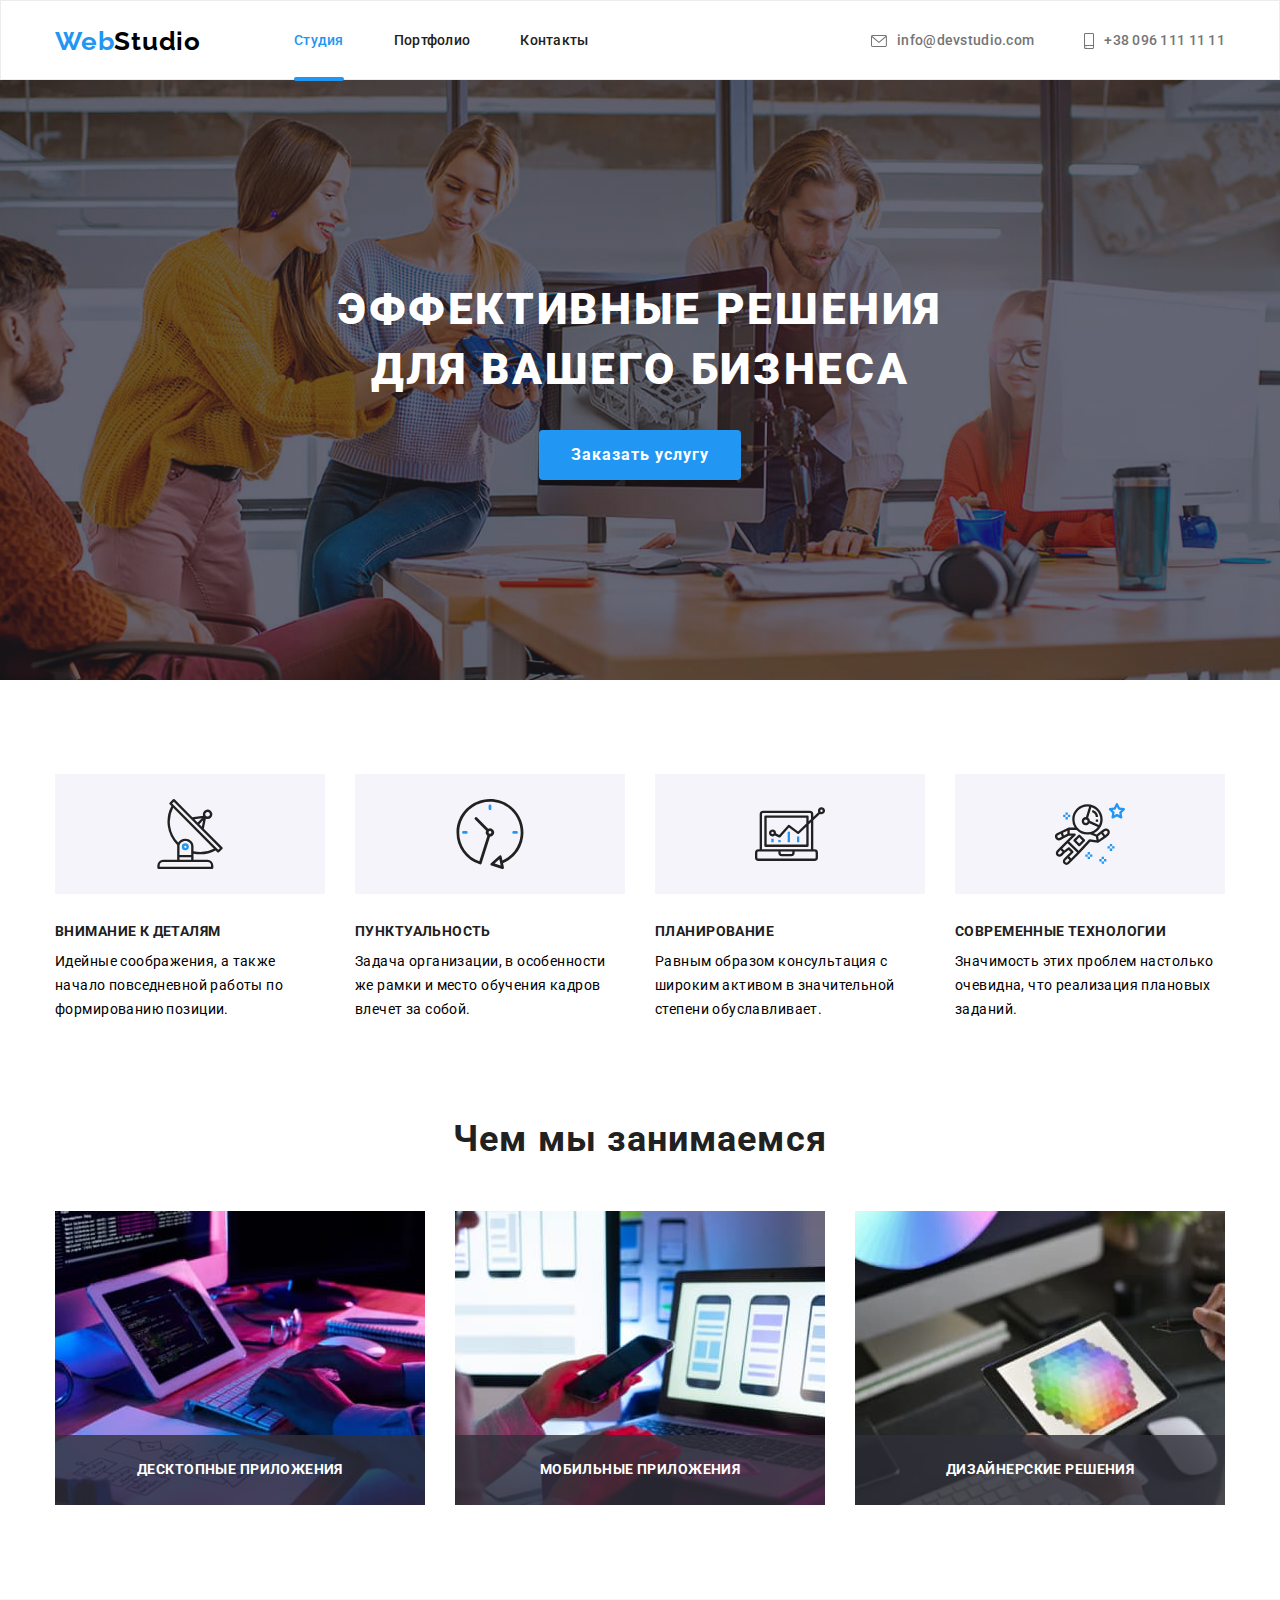
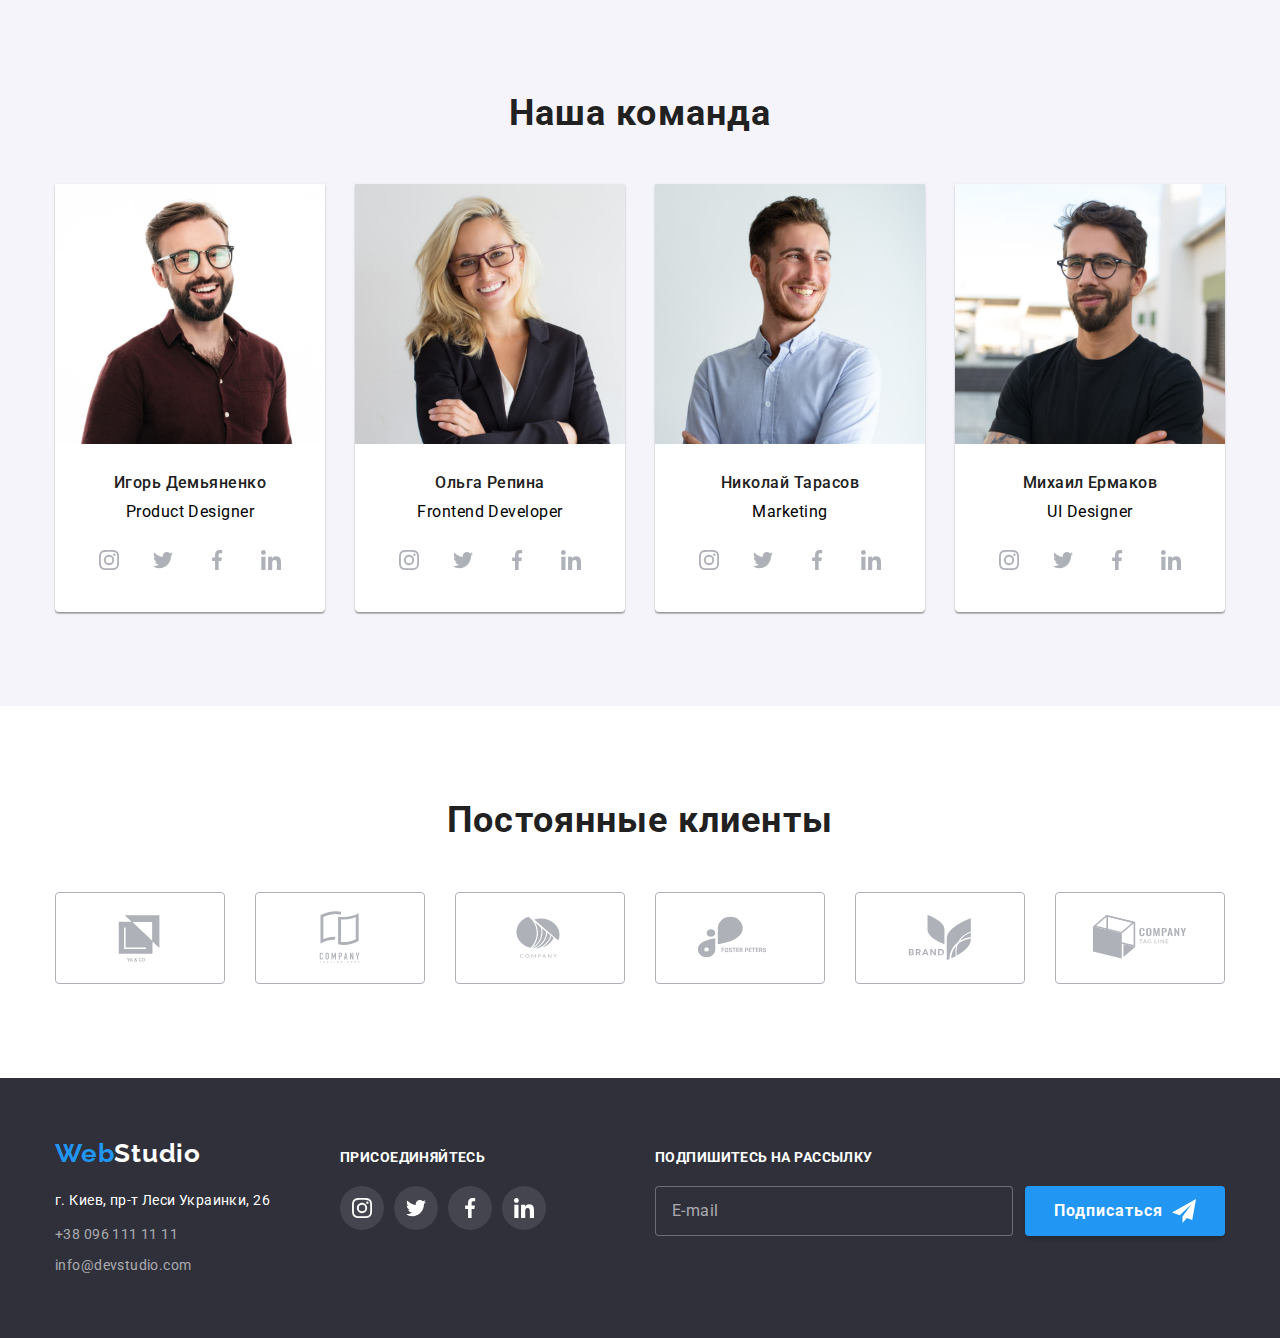
==== index.html @ 866237e0 "Клонирует 7-ю ДЗ" ====
<!DOCTYPE html>
<html lang="ru">
<head>
    <meta charset="UTF-8">
    <meta http-equiv="X-UA-Compatible" content="IE=edge">
    <meta name="viewport" content="width=device-width, initial-scale=1.0">
    <link rel="preconnect" href="https://fonts.googleapis.com">
    <link rel="preconnect" href="https://fonts.gstatic.com" crossorigin>
    <link href="https://fonts.googleapis.com/css2?family=Raleway:wght@700&family=Roboto:wght@400;500;700;900&display=swap"
        rel="stylesheet">
    <link rel="stylesheet" href="./css/main.min.css" />
    <title>Студия</title>
</head>
<body class="site-body">
    <header class="header">
        <div class="container container--header">
            <nav class="navigation">
                <a href="./index.html" class="logo logo__header link">Web<span class="logo--black">Studio</span></a>
                <ul class="nav-list list">
                    <li class="nav-list__item">
                        <a class="nav-list__link link nav-list__link--current" href="./index.html">Студия</a>
                    </li>
                    <li class="nav-list__item">
                        <a class="nav-list__link link" href="./portfolio.html">Портфолио</a>
                    </li>
                    <li class="nav-list__item">
                        <a class="nav-list__link link" href="">Контакты</a>
                    </li>
                </ul>
            </nav>
            <ul class="contacts list">
                <li class="contacts__item">
                    <a class="contacts__link link" href="mailto:info@devstudio.com">
                        <svg class="contacts__icon" width="16" height="12">
                            <use href="./images/icons.svg#icon-mail"></use>
                        </svg>
                    info@devstudio.com</a>
                </li>
                <li class="contacts__item">
                    <a class="contacts__link link" href="tel:+380961111111">
                        <svg class="contacts__icon" width="10" height="16">
                            <use href="./images/icons.svg#icon-smartphone"></use>
                        </svg>+38 096 111 11 11</a>
                </li>
            </ul>
        </div>
    </header>
    <main>
        <section class="hero">
            <div class="container">
                <h1 class="hero__heading">Эффективные решения для вашего бизнеса</h1>
                <button class="btn btn--main" type="button" data-modal-open>Заказать услугу</button>
            </div>
        </section>
        <section class="features section">
            <div class="container">
                <h2 class="features_main-heading visually-hidden">Особенности</h2>
                <ul class="features-list list">
                    <li class="features-list__item">
                        <div class="features-list__icon-container">
                            <svg class="features-list__icon" width="70" height="70">
                                <use href="./images/icons.svg#icon-antenna"></use>
                            </svg>
                        </div>
                        <h3 class="features-list__heading">Внимание к деталям</h3>
                        <p class="features-list__text">Идейные соображения, а также начало повседневной работы по формированию позиции.</p>
                    </li>
                    <li class="features-list__item">
                        <div class="features-list__icon-container">
                            <svg class="features-list__icon" width="70" height="70">
                                <use href="./images/icons.svg#icon-clock"></use>
                            </svg>
                        </div>
                        <h3 class="features-list__heading">Пунктуальность</h3>
                        <p class="features-list__text">Задача организации, в особенности же рамки и место обучения кадров влечет за собой.</p>
                    </li>
                    <li class="features-list__item">
                        <div class="features-list__icon-container">
                            <svg class="features-list__icon" width="70" height="70">
                                <use href="./images/icons.svg#icon-diagram"></use>
                            </svg>
                        </div>
                        <h3 class="features-list__heading">Планирование</h3>
                        <p class="features-list__text">Равным образом консультация с широким активом в значительной степени обуславливает.</p>
                    </li>
                    <li class="features-list__item">
                        <div class="features-list__icon-container">
                            <svg class="features-list__icon" width="70" height="70">
                                <use href="./images/icons.svg#icon-astronaut"></use>
                            </svg>
                        </div>
                        <h3 class="features-list__heading">Современные технологии</h3>
                        <p class="features-list__text">Значимость этих проблем настолько очевидна, что реализация плановых заданий.</p>
                    </li>
                </ul>
            </div>
        </section>
        <section class="our-worcks section">
            <div class="container">
                <h2 class="our-worcks__main-heading">Чем мы занимаемся</h2>
                <ul class="our-worcks-list list">
                    <li class="our-worcks-list__item">
                        <img src="./images/box1_img.jpg" alt="человек набирает текст на клавиатуре сидя перед планшетом" width="370">
                        <div class="our-worcks-list__bg">
                            <h3 class="our-worcks-list__heading">Десктопные приложения</h3>
                        </div>
                    </li>
                    <li class="our-worcks-list__item">
                        <img src="./images/box2_img.jpg" alt="человек сидит перед ноутбуком и смотрит в телефон" width="370">
                        <div class="our-worcks-list__bg">
                            <h3 class="our-worcks-list__heading">Мобильные приложения</h3>
                        </div>
                    </li>
                    <li class="our-worcks-list__item">
                        <img src="./images/box3_img.jpg" alt="человек выбирает стилусом грандиент цветов на планшете" width="370">
                        <div class="our-worcks-list__bg">
                            <h3 class="our-worcks-list__heading">Дизайнерские решения</h3>
                        </div>
                    </li>
                </ul>
            </div>
        </section>
        <section class="team section">
            <div class="container">
                <h2 class="team__main-heading">Наша команда</h2>
                <ul class="team-list list">
                    <li class="team-list__item">
                        <img src="./images/demyanenko.jpg" alt="фото сотрудника Игоря Демьяненка" width="270">
                        <div class="team-list__container">
                            <h3 class="team-list__heading">Игорь Демьяненко</h3>
                            <p lang="en" class="team-list__position">Product Designer</p>
                            <ul class="social-list list">
                                <li class="social-list__item">
                                    <a href="" class="social-list__link social-list__link--dark link">
                                        <svg class="social-list__icon" width="20" height="20">
                                        <use href="./images/icons.svg#icon-instagram"></use>
                                        </svg>
                                    </a>
                                </li>
                                <li class="social-list__item">
                                    <a href="" class="social-list__link social-list__link--dark link">
                                        <svg class="social-list__icon" width="20" height="20">
                                        <use href="./images/icons.svg#icon-twitter"></use>
                                        </svg>
                                    </a>
                                </li>
                                <li class="social-list__item">
                                    <a href="" class="social-list__link social-list__link--dark link">
                                        <svg class="social-list__icon" width="20" height="20">
                                        <use href="./images/icons.svg#icon-facebook"></use>
                                        </svg>
                                    </a>
                                </li>
                                <li class="social-list__item">
                                    <a href="" class="social-list__link social-list__link--dark link">
                                        <svg class="social-list__icon" width="20" height="20">
                                        <use href="./images/icons.svg#icon-linkedin"></use>
                                        </svg>
                                    </a>
                                </li>
                            </ul>
                        </div>
                    </li>
                    <li class="team-list__item">
                        <img src="./images/repina.jpg" alt="фото сотрудницы Ольги Репины" width="270">
                        <div class="team-list__container">
                            <h3 class="team-list__heading">Ольга Репина</h3>
                            <p lang="en" class="team-list__position">Frontend Developer</p>
                            <ul class="social-list list">
                                <li class="social-list__item">
                                    <a href="" class="social-list__link social-list__link--dark link">
                                        <svg class="social-list__icon" width="20" height="20">
                                        <use href="./images/icons.svg#icon-instagram"></use>
                                        </svg>
                                    </a>
                                </li>
                                <li class="social-list__item">
                                    <a href="" class="social-list__link social-list__link--dark link">
                                        <svg class="social-list__icon" width="20" height="20">
                                        <use href="./images/icons.svg#icon-twitter"></use>
                                        </svg>
                                    </a>
                                </li>
                                <li class="social-list__item">
                                    <a href="" class="social-list__link social-list__link--dark link">
                                        <svg class="social-list__icon" width="20" height="20">
                                        <use href="./images/icons.svg#icon-facebook"></use>
                                        </svg>
                                    </a>
                                </li>
                                <li class="social-list__item">
                                    <a href="" class="social-list__link social-list__link--dark link">
                                        <svg class="social-list__icon" width="20" height="20">
                                        <use href="./images/icons.svg#icon-linkedin"></use>
                                        </svg>
                                    </a>
                                </li>
                            </ul>
                        </div>
                    </li>
                    <li class="team-list__item">
                        <img src="./images/tarasov.jpg" alt="фото сотрудника Николая Тарасова" width="270">
                        <div class="team-list__container">
                            <h3 class="team-list__heading">Николай Тарасов</h3>
                            <p lang="en" class="team-list__position">Marketing</p>
                            <ul class="social-list list">
                                <li class="social-list__item">
                                    <a href="" class="social-list__link social-list__link--dark link">
                                        <svg class="social-list__icon" width="20" height="20">
                                        <use href="./images/icons.svg#icon-instagram"></use>
                                        </svg>
                                    </a>
                                </li>
                                <li class="social-list__item">
                                    <a href="" class="social-list__link social-list__link--dark link">
                                        <svg class="social-list__icon" width="20" height="20">
                                        <use href="./images/icons.svg#icon-twitter"></use>
                                        </svg>
                                    </a>
                                </li>
                                <li class="social-list__item">
                                    <a href="" class="social-list__link social-list__link--dark link">
                                        <svg class="social-list__icon" width="20" height="20">
                                        <use href="./images/icons.svg#icon-facebook"></use>
                                        </svg>
                                    </a>
                                </li>
                                <li class="social-list__item">
                                    <a href="" class="social-list__link social-list__link--dark link">
                                        <svg class="social-list__icon" width="20" height="20">
                                        <use href="./images/icons.svg#icon-linkedin"></use>
                                        </svg>
                                    </a>
                                </li>
                            </ul>
                        </div>
                    </li>
                    <li class="team-list__item">
                        <img src="./images/yermakov.jpg" alt="фото сотрудника Михаила Ермакова" width="270">
                        <div class="team-list__container">
                            <h3 class="team-list__heading">Михаил Ермаков</h3>
                            <p lang="en" class="team-list__position">UI Designer</p>
                            <ul class="social-list list">
                                <li class="social-list__item">
                                    <a href="" class="social-list__link social-list__link--dark link">
                                        <svg class="social-list__icon" width="20" height="20">
                                        <use href="./images/icons.svg#icon-instagram"></use>
                                        </svg>
                                    </a>
                                </li>
                                <li class="social-list__item">
                                    <a href="" class="social-list__link social-list__link--dark link">
                                        <svg class="social-list__icon" width="20" height="20">
                                        <use href="./images/icons.svg#icon-twitter"></use>
                                        </svg>
                                    </a>
                                </li>
                                <li class="social-list__item">
                                    <a href="" class="social-list__link social-list__link--dark link">
                                        <svg class="social-list__icon" width="20" height="20">
                                        <use href="./images/icons.svg#icon-facebook"></use>
                                        </svg>
                                    </a>
                                </li>
                                <li class="social-list__item">
                                    <a href="" class="social-list__link social-list__link--dark link">
                                        <svg class="social-list__icon" width="20" height="20">
                                        <use href="./images/icons.svg#icon-linkedin"></use>
                                        </svg>
                                    </a>
                                </li>
                            </ul>
                        </div>
                    </li>
                </ul>
            </div>
        </section>
        <section class="clients section">
            <div class="container">
                <h2 class="clients__main-heading">Постоянные клиенты</h2>
                <ul class="clients-list list">
                    <li class="clients-list__item">
                        <a href="" class="clients-list__link">
                            <svg class="clients-list__icon" width="106" height="60">
                                <use href="./images/icons.svg#icon-client-logo-1"></use>

                            </svg>
                        </a>
                    </li>
                    <li class="clients-list__item">
                        <a href="" class="clients-list__link">
                            <svg class="clients-list__icon" width="106" height="60">
                                <use href="./images/icons.svg#icon-client-logo-2"></use>

                            </svg>
                        </a>
                    </li>
                    <li class="clients-list__item">
                        <a href="" class="clients-list__link">
                            <svg class="clients-list__icon" width="106" height="60">
                                <use href="./images/icons.svg#icon-client-logo-3"></use>

                            </svg>
                        </a>
                    </li>
                    <li class="clients-list__item">
                        <a href="" class="clients-list__link">
                            <svg class="clients-list__icon" width="106" height="60">
                                <use href="./images/icons.svg#icon-client-logo-4"></use>

                            </svg>
                        </a>
                    </li>
                    <li class="clients-list__item">
                        <a href="" class="clients-list__link">
                            <svg class="clients-list__icon" width="106" height="60">
                                <use href="./images/icons.svg#icon-client-logo-5"></use>

                            </svg>
                        </a>
                    </li>
                    <li class="clients-list__item">
                        <a href="" class="clients-list__link">
                            <svg class="clients-list__icon" width="106" height="60">
                                <use href="./images/icons.svg#icon-client-logo-6"></use>

                            </svg>
                        </a>
                    </li>
                </ul>
            </div>
        </section>
    </main>
    <footer class="footer">
        <div class="container container--footer">
            <div class="adress-container">
                <a href="./index.html" class="logo logo__footer link">Web<span class="logo--white">Studio</span></a>
                <address>
                    <ul class="footer-list list">
                        <li class="footer-list__adress">г. Киев, пр-т Леси Украинки, 26</li>
                        <li class="footer-list__contacts">
                            <a class="footer-list__link link" href="tel:+380961111111">+38 096 111 11 11</a>
                        </li>
                        <li class="footer-list__contacts">
                            <a class="footer-list__link link" href="mailto:info@devstudio.com">info@devstudio.com</a>
                        </li>
                    </ul>
                </address>
            </div>
            <div class="footer-social-container">
                <p class="footer-social-container__text">Присоединяйтесь</p>
                <ul class="social-list list">
                    <li class="social-list__item">
                        <a href="" class="social-list__link social-list__link--white">
                            <svg class="social-list__icon" width="20" height="20">
                                <use href="./images/icons.svg#icon-instagram"></use>
                            </svg>
                        </a>
                    </li>
                    <li class="social-list__item">
                        <a href="" class="social-list__link social-list__link--white">
                            <svg class="social-list__icon" width="20" height="20">
                                <use href="./images/icons.svg#icon-twitter"></use>
                            </svg>
                        </a>
                    </li>
                    <li class="social-list__item">
                        <a href="" class="social-list__link social-list__link--white">
                            <svg class="social-list__icon" width="20" height="20">
                                <use href="./images/icons.svg#icon-facebook"></use>
                            </svg>
                        </a>
                    </li>
                    <li class="social-list__item">
                        <a href="" class="social-list__link social-list__link--white">
                            <svg class="social-list__icon" width="20" height="20">
                                <use href="./images/icons.svg#icon-linkedin"></use>
                            </svg>
                        </a>
                    </li>
                </ul>
            </div>
                <div class="mailing-container">
                    <p class="mailing-container__text">Подпишитесь на рассылку</p>
                    <form action="#" name="signup-form" autocomplete="on" class="mailing-form">
                        <input class="mailing-form__input" type="email" name="email" placeholder="E-mail">
                        <button type="submit" class="btn btn--mailing">Подписаться
                            <svg class="send-icon" width="24" height="24">
                                <use href="./images/icons.svg#icon-send"></use>
                            </svg>
                        </button>
                    </form>
                </div>
            </div>
    </footer>
        <div class="backdrop is-hidden" data-modal>
        <div class="modal">
            <button type="button" class="modal__close-btn" data-modal-close>
                <svg class="modal__close-icon" width="18" height="18">
                    <use href="./images/icons.svg#icon-modal-close"></use>
                </svg>
            </button>
            <p class="modal__title">Оставьте свои данные, мы вам перезвоним</p>
            <form action="#" class="modal-form">
                <label for="user-name" class="modal-form__lable">Имя</label>
                <div class="modal-form__input-container">
                    <input type="text" name="name" id="user-name" class="modal-form__input">
                    <svg class="modal-form__input-icon" width="18" height="18">
                        <use href="./images/icons.svg#icon-person"></use>
                    </svg>
                </div>
                <label for="user-tel" class="modal-form__lable">Телефон</label>
                <div class="modal-form__input-container">
                    <input type="tel" name="tel" id="user-tel" class="modal-form__input" required>
                    <svg class="modal-form__input-icon" width="18" height="18">
                        <use href="./images/icons.svg#icon-phone"></use>
                    </svg>
                </div>
                <label for="user-email" class="modal-form__lable">Почта</label>
                <div class="modal-form__input-container">
                    <input type="email" name="email" id="user-email" class="modal-form__input" required>
                    <svg class="modal-form__input-icon" width="18" height="18">
                        <use href="./images/icons.svg#icon-email"></use>
                    </svg>
                </div>
                <label for="modal-textarea" class="modal-form__lable">Комментарий</label>
                <textarea name="feedback" rows="5" id="modal-textarea" placeholder="Введите текст" class="modal-form__textarea"></textarea>
                <div class="modal-form__field">
                    <input type="checkbox" name="policy" id="modal-check" class="modal-form__check visually-hidden">
                    <label for="modal-check" class="modal-form__check-text">Соглашаюсь с рассылкой и принимаю&nbsp;<a href="" class="modal-form__field-link">Условия договора</a></label>
                </div>
                <button type="submit" class="btn btn--main">Отправить</button>
            </form>
        </div>
    </div>
    <script src="./js/modal.js"></script>
</body>
</html>
---- css/main.min.css ----
/*! modern-normalize v1.1.0 | MIT License | https://github.com/sindresorhus/modern-normalize */*,*::after,*::before{box-sizing:inherit}html{line-height:1.15;-webkit-text-size-adjust:100%;-moz-tab-size:4;-o-tab-size:4;tab-size:4;box-sizing:border-box}body{margin:0;font-family:"Roboto",sans-serif;background-color:var(--main-background-color);color:var(--third-studio-color)}hr{height:0;color:inherit}abbr[title]{-webkit-text-decoration:underline dotted;text-decoration:underline dotted}b,strong{font-weight:bolder}code,kbd,samp,pre{font-family:ui-monospace,SFMono-Regular,Consolas,"Liberation Mono",Menlo,monospace;font-size:1em}small{font-size:80%}sub,sup{font-size:75%;line-height:0;position:relative;vertical-align:baseline}sub{bottom:-0.25em}sup{top:-0.5em}table{text-indent:0;border-color:inherit}button,input,optgroup,select,textarea{font-family:inherit;font-size:100%;line-height:1.15;margin:0}button,select{text-transform:none}button,[type=button],[type=reset],[type=submit]{-webkit-appearance:button}::-moz-focus-inner{border-style:none;padding:0}:-moz-focusring{outline:1px dotted ButtonText}:-moz-ui-invalid{box-shadow:none}legend{padding:0}progress{vertical-align:baseline}::-webkit-inner-spin-button,::-webkit-outer-spin-button{height:auto}[type=search]{-webkit-appearance:textfield;outline-offset:-2px}::-webkit-search-decoration{-webkit-appearance:none}::-webkit-file-upload-button{-webkit-appearance:button;font:inherit}summary{display:list-item}.list{list-style:none;padding:0;margin:0}.link{text-decoration:none;color:inherit}img{display:block;max-width:100%;height:auto}h1,h2,h3,h4,h5,h6,p{margin:0}ul{margin:0;padding:0}.container{width:1200px;padding:0 15px;margin:0 auto}.container--header{display:flex;align-items:center;justify-content:space-between}.container--footer{display:flex;align-items:baseline}.section{padding-bottom:94px;padding-top:94px}.section:nth-child(0n+3){padding-top:0}.logo{font-family:Raleway,sans-serif;line-height:1.19;letter-spacing:.03em;font-size:26px;font-weight:bold;color:#2196f3}.logo--black{color:#000}.logo--white{color:#fff}.logo__header{margin-right:93px;padding-bottom:24px;padding-top:24px}.logo__footer{display:flex;margin-bottom:20px}.btn{font-family:Roboto;font-style:normal;font-size:16px;cursor:pointer;border:0;border-radius:4px}.btn--main{line-height:1.87;letter-spacing:.06em;font-size:16px;font-weight:bold;background-color:#2196f3;box-shadow:0px 4px 4px rgba(0,0,0,.15);display:flex;align-items:center;text-align:center;color:#fff;margin:0 auto;padding:10px 32px;min-width:200;height:50;transition:background-color 250ms cubic-bezier(0.4, 0, 0.2, 1)}.btn--main:hover,.btn--main:focus{background-color:#188ce8}.btn--mailing{line-height:1.87;letter-spacing:.06em;font-size:16px;font-weight:bold;display:flex;justify-content:space-between;align-items:center;background-color:#2196f3;box-shadow:0px 4px 4px rgba(0,0,0,.15);text-align:left;color:#fff;padding:10px 29px;width:200px;height:50px}.btn--filter{line-height:1.62;letter-spacing:.03em;font-size:16px;font-weight:500;background-color:#f5f4fa;text-align:center;color:#212121;padding:6px 22px;height:38px;min-width:73px;box-shadow:none;transition:color 250ms cubic-bezier(0.4, 0, 0.2, 1),background-color 250ms cubic-bezier(0.4, 0, 0.2, 1),box-shadow 250ms cubic-bezier(0.4, 0, 0.2, 1)}.btn--filter:hover,.btn--filter:focus,.btn--filter:active{color:#fff;background-color:#2196f3;box-shadow:0px 3px 1px rgba(0,0,0,.1),0px 1px 2px rgba(0,0,0,.08),0px 2px 2px rgba(0,0,0,.12)}.btn--filter.current{color:#fff;background:#2196f3;box-shadow:0px 3px 1px rgba(0,0,0,.1),0px 1px 2px rgba(0,0,0,.08),0px 2px 2px rgba(0,0,0,.12)}.social-list{display:flex;justify-content:center}.social-list__item{width:44px;height:44px;margin-right:10px}.social-list__item:last-child{margin-right:0px}.social-list__link{width:100%;height:100%;border-radius:50%;display:flex;align-items:center;justify-content:center;transition:color 250ms cubic-bezier(0.4, 0, 0.2, 1),background-color 250ms cubic-bezier(0.4, 0, 0.2, 1)}.social-list__link:hover,.social-list__link:focus{background-color:#2196f3;color:#fff}.social-list__link--dark{color:#afb1b8}.social-list__link--white{color:#fff;background-color:#ffffff1a}.social-list__icon{fill:currentColor}.backdrop{width:100vw;height:100vh;background-color:#00000033;position:absolute;position:fixed;top:0;left:0;transition:opacity 250ms cubic-bezier(0.4, 0, 0.2, 1),visibility 250ms cubic-bezier(0.4, 0, 0.2, 1)}.backdrop.is-hidden{visibility:hidden;opacity:0;pointer-events:none}.backdrop.is-hidden .modal{transform:scale(2) rotate(180deg)}.modal{width:528px;min-height:581px;background-color:#fff;border-radius:4px;position:absolute;top:50%;left:50%;box-shadow:0px 1px 3px rgba(0,0,0,.12),0px 1px 1px rgba(0,0,0,.14),0px 2px 1px rgba(0,0,0,.2);transform:scale(1) rotate(0) translate(-50%, -50%);transition:transform 250ms cubic-bezier(0.4, 0, 0.2, 1);padding:40px}.modal__close-btn{position:absolute;top:14px;right:14px;width:30px;height:30px;background-color:#fff;border:1px solid rgba(0,0,0,.1);border-radius:50%;display:flex;align-items:center;justify-content:center;cursor:pointer;transition:fill 250ms cubic-bezier(0.4, 0, 0.2, 1),box-shadow 250ms cubic-bezier(0.4, 0, 0.2, 1)}.modal__close-btn:hover,.modal__close-btn:focus{box-shadow:0px 2px 1px 0px rgba(0,0,0,.2),0px 1px 1px 0px rgba(0,0,0,.14),0px 1px 3px 0px rgba(0,0,0,.12);fill:#2196f3}.modal__close-btn:active{box-shadow:none}.modal__title{line-height:1.15;letter-spacing:.03em;font-size:20px;font-weight:bold;text-align:center;color:#212121;margin-bottom:12px}.modal-form__lable{line-height:1.14;letter-spacing:.01em;font-size:12px;font-weight:normal;display:block;color:#757575;margin-bottom:4px}.modal-form__input-container{position:relative;margin-bottom:10px;height:40px}.modal-form__input-icon{position:absolute;top:50%;left:12px;fill:#212121;transform:translateY(-50%);transition:fill 250ms cubic-bezier(0.4, 0, 0.2, 1)}.modal-form__input{width:100%;height:40px;border-radius:4px;outline:none;border:1px solid rgba(33,33,33,.2);background-color:transparent;padding:12px 12px 12px 42px;transition:border-color 250ms cubic-bezier(0.4, 0, 0.2, 1)}.modal-form__input:focus{border-color:#2196f3}.modal-form__input:focus+.modal-form__input-icon{fill:#2196f3}.modal-form__textarea{line-height:1.14;letter-spacing:.01em;font-size:14px;font-weight:normal;display:block;color:#000;width:100%;height:120px;background-color:transparent;border:1px solid rgba(33,33,33,.2);border-radius:4px;outline:none;resize:none;padding:12px 16px;margin-bottom:20px;transition:border-color 250ms cubic-bezier(0.4, 0, 0.2, 1)}.modal-form__textarea:focus{border:1px solid #2196f3}.modal-form__textarea::-moz-placeholder{line-height:1.14;letter-spacing:.01em;font-size:14px;font-weight:normal;color:rgba(117,117,117,.5)}.modal-form__textarea:-ms-input-placeholder{line-height:1.14;letter-spacing:.01em;font-size:14px;font-weight:normal;color:rgba(117,117,117,.5)}.modal-form__textarea::placeholder{line-height:1.14;letter-spacing:.01em;font-size:14px;font-weight:normal;color:rgba(117,117,117,.5)}.modal-form__field{display:flex;width:100%;height:24px;margin-bottom:30px;justify-content:center;align-items:center}.modal-form__field-link{color:#2196f3;-webkit-text-decoration-skip-ink:none;text-decoration-skip-ink:none}.modal-form__check-text{line-height:1.71;letter-spacing:.03em;font-size:14px;font-weight:normal;display:flex;color:#757575;align-items:center}.modal-form__check-text::before{content:"";display:flex;width:16px;height:15px;border:2px solid #212121;border-radius:2px;margin-right:8px;transition:border-color 250ms cubic-bezier(0.4, 0, 0.2, 1);cursor:pointer}.modal-form__check-text:hover::before,.modal-form__check-text:focus::before{border:2px solid #2196f3}.modal-form__check:checked+.modal-form__check-text::before{background-image:url(../images/icon-check.svg);background-position:center;background-size:cover;background-repeat:no-repeat;border:none}.hero__heading{line-height:1.36;letter-spacing:.06em;font-size:44px;font-weight:900;font-style:normal;text-align:center;text-transform:uppercase;color:#fff;width:696px;min-height:120px;margin:0px auto 30px auto}.features-list__heading{line-height:1.14;letter-spacing:.03em;font-size:14px;font-weight:bold;font-style:normal;text-transform:uppercase;color:#212121;margin-bottom:10px;height:16px}.our-worcks-list__heading{line-height:1.14;letter-spacing:.03em;font-size:14px;font-weight:bold;display:flex;align-items:center;font-style:normal;text-transform:uppercase;color:#fff}.team__main-heading,.clients__main-heading,.our-worcks__main-heading{line-height:1.16;letter-spacing:.03em;font-size:36px;font-weight:bold;font-style:normal;text-align:center;color:#212121;margin-bottom:50px}.team-list__heading{line-height:1.18;letter-spacing:.03em;font-size:16px;font-weight:500;font-style:normal;color:#212121;margin-bottom:10px}.project-list__heading{line-height:2;letter-spacing:.06em;font-size:18px;font-weight:bold;color:#212121;margin-bottom:4px}.visually-hidden{position:absolute;white-space:nowrap;width:1px;height:1px;overflow:hidden;border:0;padding:0;clip:rect(0 0 0 0);-webkit-clip-path:inset(50%);clip-path:inset(50%);margin:-1px}.header{border:1px solid #ececec;height:80px}.navigation{display:flex;align-items:center}.nav-list{display:flex;justify-content:center}.nav-list__link{line-height:1.14;letter-spacing:.02em;font-size:14px;font-weight:500;color:#212121;padding-bottom:32px;padding-top:32px;display:flex;transition:color 250ms cubic-bezier(0.4, 0, 0.2, 1)}.nav-list__link:hover,.nav-list__link:focus{color:#2196f3}.nav-list__link--current{color:#2196f3;position:relative}.nav-list__link--current::after{content:"";width:100%;height:4px;border-radius:2px;background-color:#2196f3;position:absolute;left:0;bottom:0}.nav-list__item{margin-right:50px}.nav-list__item:last-child{margin-right:0px}.contacts{display:flex;justify-content:center}.contacts__item{margin-left:50px}.contacts__item:first-child{margin-left:0px}.contacts__link{line-height:1.14;letter-spacing:.02em;font-size:14px;font-weight:500;color:#757575;padding-bottom:32px;padding-top:32px;display:flex;justify-content:center;align-items:center;transition:color 250ms cubic-bezier(0.4, 0, 0.2, 1)}.contacts__link:hover,.contacts__link:focus{color:#2196f3}.contacts__icon{fill:currentColor;margin-right:10px}.hero{display:flex;max-width:1600px;margin:0 auto;background-color:#2f303a;padding-bottom:200px;padding-top:200px;background-image:linear-gradient(to right, #2f303a66, #2f303a66),url(../images/hero-img.jpg);background-repeat:no-repeat;background-position:center;background-size:cover}.features-list{display:flex}.features-list__text{line-height:1.71;letter-spacing:.03em;font-size:14px;font-weight:normal;height:75px}.features-list__item{margin-right:30px;width:270px}.features-list__item:last-child{margin-right:0}.features-list__icon-container{display:flex;width:270px;height:120px;background-color:#f5f4fa;margin-bottom:30px;align-items:center;justify-content:center}.our-worcks-list{display:flex;justify-content:space-between}.our-worcks-list__item{margin-right:30px;position:relative}.our-worcks-list__item:last-child{margin-right:0px}.our-worcks-list__bg{display:flex;justify-content:center;position:absolute;width:100%;height:70px;background-color:rgba(47,48,58,.8);left:0;bottom:0}.team{background-color:#f5f4fa}.team__main-heading,.clients__main-heading{font-style:normal;font-weight:bold;font-size:36px;line-height:1.16;text-align:center;letter-spacing:.03em;color:#212121;margin-bottom:50px}.team-list{display:flex;text-align:center}.team-list__container{padding:30px 32px}.team-list__position{line-height:1.18;letter-spacing:.03em;font-size:16px;font-weight:normal;font-weight:normal;font-size:16px;line-height:1.18;letter-spacing:.03em;margin-bottom:16px}.team-list__item{background-color:#fff;margin-right:30px;box-shadow:0px 1px 3px rgba(0,0,0,.12),0px 1px 1px rgba(0,0,0,.14),0px 2px 1px rgba(0,0,0,.2);border-radius:0px 0px 4px 4px}.team-list__item:last-child{margin-right:0px}.clients-list{display:flex;justify-content:center}.clients-list__item{width:170px;height:92px;margin-right:30px}.clients-list__item:last-child{margin-right:0px}.clients-list__link{width:100%;height:100%;display:flex;align-items:center;justify-content:center;border-radius:4px;border:1px solid #afb1b8;color:#afb1b8;transition:border 250ms cubic-bezier(0.4, 0, 0.2, 1),color 250ms cubic-bezier(0.4, 0, 0.2, 1)}.clients-list__link:hover,.clients-list__link:focus{color:#2196f3;border:1px solid #2196f3}.clients-list__icon{fill:currentColor}.footer{background-color:#2f303a;padding:60px 0 60px 0}.footer-list__adress{line-height:1.7;letter-spacing:.03em;font-size:14px;font-weight:normal;font-style:normal;color:#fff;margin-bottom:10px}.footer-list__link{font-style:normal;line-height:1.7;letter-spacing:.03em;font-size:14px;font-weight:normal;color:rgba(255,255,255,.6);transition:color 250ms cubic-bezier(0.4, 0, 0.2, 1)}.footer-list__link:hover,.footer-list__link:focus{color:#2196f3}.footer-list__contacts{margin-bottom:8px}.footer-list__contacts:last-child{margin-bottom:0}.adress-container{margin-right:70px}.footer-social-container__text{line-height:1.14;letter-spacing:.03em;font-size:14px;font-weight:bold;display:flex;font-style:normal;text-transform:uppercase;color:#fff;margin-bottom:20px}.mailing-container{width:570px;height:86px;margin:0 0 0 auto}.mailing-container__text{line-height:1.14;letter-spacing:.03em;font-size:14px;font-weight:bold;font-style:normal;text-transform:uppercase;color:#fff;margin-bottom:20px}.mailing-form{display:flex;justify-content:center;align-items:center}.mailing-form__input{line-height:1.25;letter-spacing:.03em;font-size:16px;font-weight:normal;color:#fff;width:358px;height:50px;border-radius:4px;border:1px solid rgba(255,255,255,.3);padding:15px 16px;background-color:#2f303a;margin-right:12px}.mailing-form__input::-moz-placeholder{line-height:1.25;letter-spacing:.03em;font-size:16px;font-weight:normal;color:rgba(255,255,255,.6)}.mailing-form__input:-ms-input-placeholder{line-height:1.25;letter-spacing:.03em;font-size:16px;font-weight:normal;color:rgba(255,255,255,.6)}.mailing-form__input::placeholder{line-height:1.25;letter-spacing:.03em;font-size:16px;font-weight:normal;color:rgba(255,255,255,.6)}.portfolio__filter-list{margin-bottom:50px}.filter-list{display:flex;justify-content:center}.filter-list__item{margin-right:8px}.filter-list__item:last-child{margin-right:0px}.project-list{display:flex;flex-wrap:wrap}.project-list__item{margin-right:30px;margin-bottom:30px}.project-list__item:nth-child(3n){margin-right:0}.project-list__item:nth-last-child(-n+3){margin-bottom:0}.project-list__cart-bottom{border:1px solid #eee;border-top:0;padding:20px 24px}.project-list__text{line-height:1.87;letter-spacing:.03em;font-size:16px;font-weight:normal;color:#757575}.project-list__link{display:block;box-shadow:none;transition:box-shadow 250ms cubic-bezier(0.4, 0, 0.2, 1)}.project-list__link:hover,.project-list__link:focus{box-shadow:0px 1px 1px rgba(0,0,0,.12),0px 4px 4px rgba(0,0,0,.06),1px 4px 6px rgba(0,0,0,.16)}.project-list__link:hover .project-list__cart-text,.project-list__link:focus .project-list__cart-text{transform:translateY(0)}.project-list__cart-top{position:relative;overflow:hidden}.project-list__cart-text{line-height:1.55;letter-spacing:.03em;font-size:18px;font-weight:normal;position:absolute;font-family:Roboto;color:#fff;background-color:rgba(33,150,243,.9);padding:63px 24px;left:0;top:0;width:100%;height:100%;transform:translateY(101%);transition:transform 250ms cubic-bezier(0.4, 0, 0.2, 1)}/*# sourceMappingURL=main.min.css.map */
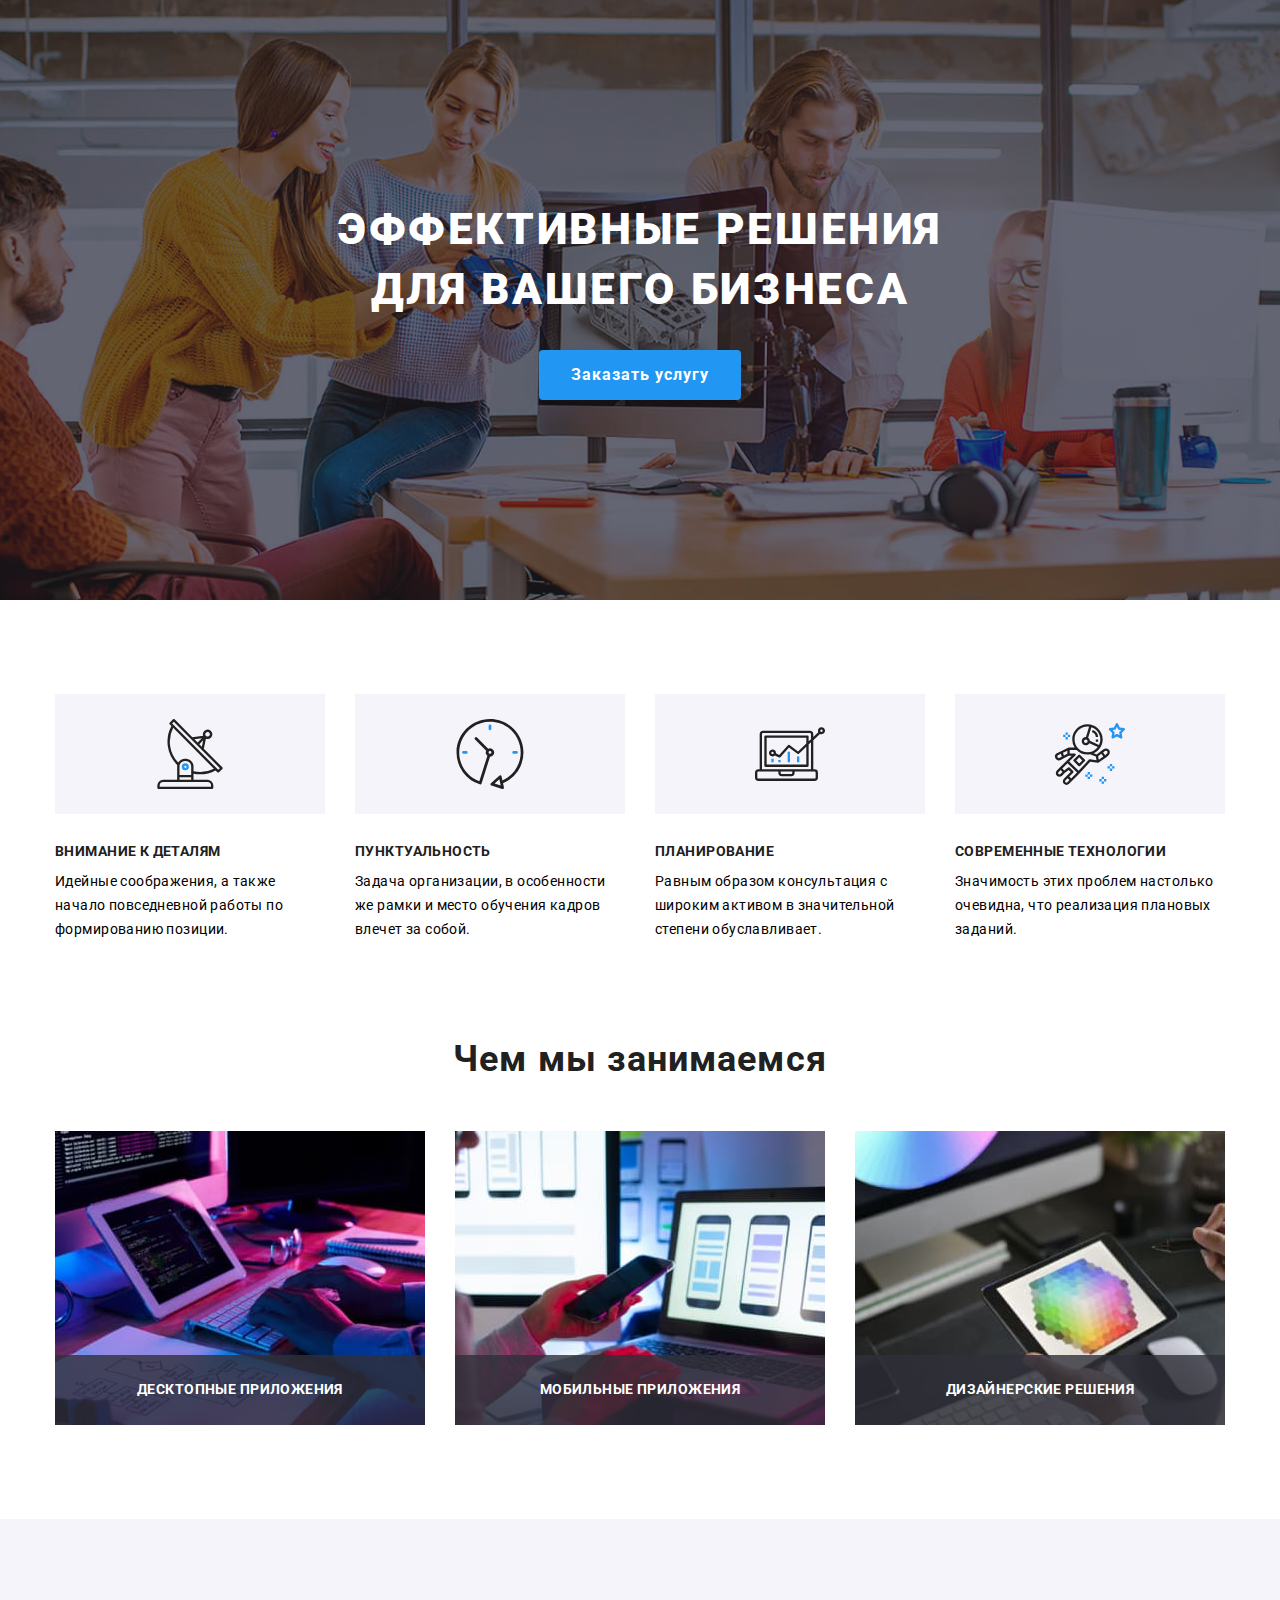
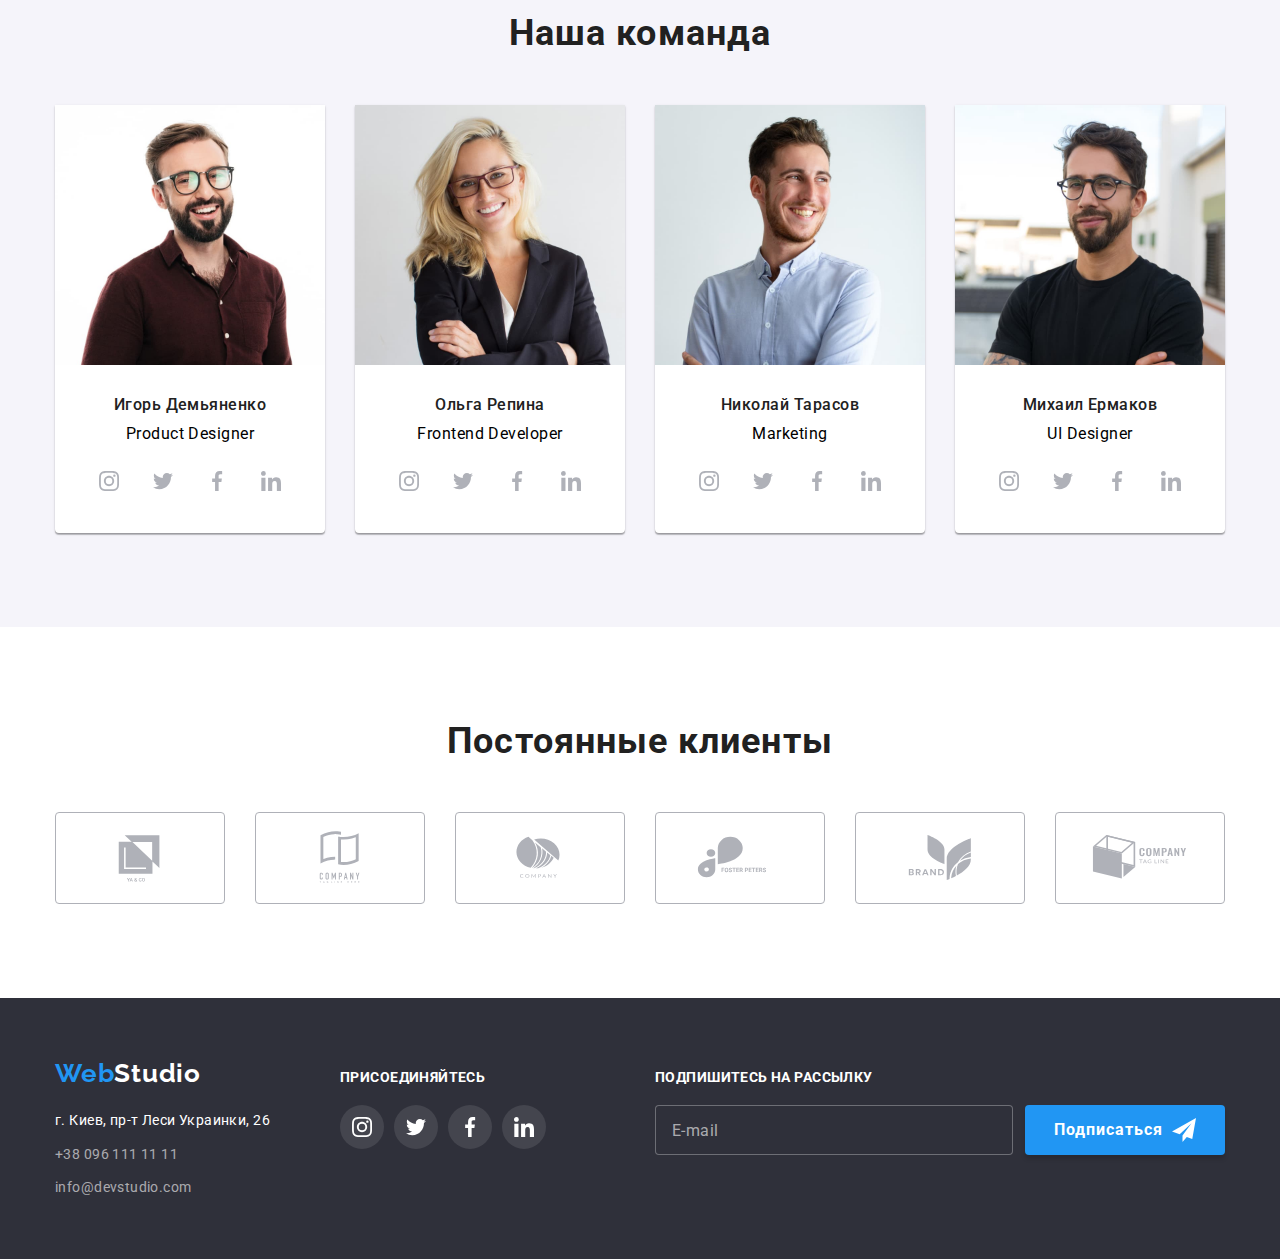
==== commit c8f1d852: "Адаптив первой страницы без футера и хедера" ====
--- a/index.html
+++ b/index.html
@@ -12,7 +12,7 @@
     <title>Студия</title>
 </head>
 <body class="site-body">
-    <header class="header">
+    <!-- <header class="header">
         <div class="container container--header">
             <nav class="navigation">
                 <a href="./index.html" class="logo logo__header link">Web<span class="logo--black">Studio</span></a>
@@ -44,11 +44,11 @@
                 </li>
             </ul>
         </div>
-    </header>
+    </header> -->
     <main>
         <section class="hero">
             <div class="container">
-                <h1 class="hero__heading">Эффективные решения для вашего бизнеса</h1>
+                <h1 class="hero__heading">Эффективные решения</br>для вашего бизнеса</h1>
                 <button class="btn btn--main" type="button" data-modal-open>Заказать услугу</button>
             </div>
         </section>
@@ -81,7 +81,7 @@
                             </svg>
                         </div>
                         <h3 class="features-list__heading">Планирование</h3>
-                        <p class="features-list__text">Равным образом консультация с широким активом в значительной степени обуславливает.</p>
+                        <p class="features-list__text features-list__text--tablet">Равным образом консультация с широким активом в значительной степени обуславливает.</p>
                     </li>
                     <li class="features-list__item">
                         <div class="features-list__icon-container">
@@ -90,12 +90,12 @@
                             </svg>
                         </div>
                         <h3 class="features-list__heading">Современные технологии</h3>
-                        <p class="features-list__text">Значимость этих проблем настолько очевидна, что реализация плановых заданий.</p>
+                        <p class="features-list__text features-list__text--tablet">Значимость этих проблем настолько очевидна, что реализация плановых заданий.</p>
                     </li>
                 </ul>
             </div>
         </section>
-        <section class="our-worcks section">
+        <section class="our-worcks section section--disabled-padding-top">
             <div class="container">
                 <h2 class="our-worcks__main-heading">Чем мы занимаемся</h2>
                 <ul class="our-worcks-list list">
@@ -125,7 +125,7 @@
                 <h2 class="team__main-heading">Наша команда</h2>
                 <ul class="team-list list">
                     <li class="team-list__item">
-                        <img src="./images/demyanenko.jpg" alt="фото сотрудника Игоря Демьяненка" width="270">
+                        <img class="team-list__img" src="./images/demyanenko.jpg" alt="фото сотрудника Игоря Демьяненка" width="270">
                         <div class="team-list__container">
                             <h3 class="team-list__heading">Игорь Демьяненко</h3>
                             <p lang="en" class="team-list__position">Product Designer</p>
@@ -162,7 +162,7 @@
                         </div>
                     </li>
                     <li class="team-list__item">
-                        <img src="./images/repina.jpg" alt="фото сотрудницы Ольги Репины" width="270">
+                        <img class="team-list__img" src="./images/repina.jpg" alt="фото сотрудницы Ольги Репины" width="270">
                         <div class="team-list__container">
                             <h3 class="team-list__heading">Ольга Репина</h3>
                             <p lang="en" class="team-list__position">Frontend Developer</p>
@@ -199,7 +199,7 @@
                         </div>
                     </li>
                     <li class="team-list__item">
-                        <img src="./images/tarasov.jpg" alt="фото сотрудника Николая Тарасова" width="270">
+                        <img class="team-list__img" src="./images/tarasov.jpg" alt="фото сотрудника Николая Тарасова" width="270">
                         <div class="team-list__container">
                             <h3 class="team-list__heading">Николай Тарасов</h3>
                             <p lang="en" class="team-list__position">Marketing</p>
@@ -236,7 +236,7 @@
                         </div>
                     </li>
                     <li class="team-list__item">
-                        <img src="./images/yermakov.jpg" alt="фото сотрудника Михаила Ермакова" width="270">
+                        <img class="team-list__img" src="./images/yermakov.jpg" alt="фото сотрудника Михаила Ермакова" width="270">
                         <div class="team-list__container">
                             <h3 class="team-list__heading">Михаил Ермаков</h3>
                             <p lang="en" class="team-list__position">UI Designer</p>
@@ -393,7 +393,7 @@
                 </div>
             </div>
     </footer>
-        <div class="backdrop is-hidden" data-modal>
+    <!-- <div class="backdrop is-hidden" data-modal>
         <div class="modal">
             <button type="button" class="modal__close-btn" data-modal-close>
                 <svg class="modal__close-icon" width="18" height="18">
@@ -432,7 +432,7 @@
                 <button type="submit" class="btn btn--main">Отправить</button>
             </form>
         </div>
-    </div>
-    <script src="./js/modal.js"></script>
+    </div> -->
+    <!-- <script src="./js/modal.js"></script> -->
 </body>
 </html>--- a/css/main.min.css
+++ b/css/main.min.css
@@ -1 +1 @@
-/*! modern-normalize v1.1.0 | MIT License | https://github.com/sindresorhus/modern-normalize */*,*::after,*::before{box-sizing:inherit}html{line-height:1.15;-webkit-text-size-adjust:100%;-moz-tab-size:4;-o-tab-size:4;tab-size:4;box-sizing:border-box}body{margin:0;font-family:"Roboto",sans-serif;background-color:var(--main-background-color);color:var(--third-studio-color)}hr{height:0;color:inherit}abbr[title]{-webkit-text-decoration:underline dotted;text-decoration:underline dotted}b,strong{font-weight:bolder}code,kbd,samp,pre{font-family:ui-monospace,SFMono-Regular,Consolas,"Liberation Mono",Menlo,monospace;font-size:1em}small{font-size:80%}sub,sup{font-size:75%;line-height:0;position:relative;vertical-align:baseline}sub{bottom:-0.25em}sup{top:-0.5em}table{text-indent:0;border-color:inherit}button,input,optgroup,select,textarea{font-family:inherit;font-size:100%;line-height:1.15;margin:0}button,select{text-transform:none}button,[type=button],[type=reset],[type=submit]{-webkit-appearance:button}::-moz-focus-inner{border-style:none;padding:0}:-moz-focusring{outline:1px dotted ButtonText}:-moz-ui-invalid{box-shadow:none}legend{padding:0}progress{vertical-align:baseline}::-webkit-inner-spin-button,::-webkit-outer-spin-button{height:auto}[type=search]{-webkit-appearance:textfield;outline-offset:-2px}::-webkit-search-decoration{-webkit-appearance:none}::-webkit-file-upload-button{-webkit-appearance:button;font:inherit}summary{display:list-item}.list{list-style:none;padding:0;margin:0}.link{text-decoration:none;color:inherit}img{display:block;max-width:100%;height:auto}h1,h2,h3,h4,h5,h6,p{margin:0}ul{margin:0;padding:0}.container{width:1200px;padding:0 15px;margin:0 auto}.container--header{display:flex;align-items:center;justify-content:space-between}.container--footer{display:flex;align-items:baseline}.section{padding-bottom:94px;padding-top:94px}.section:nth-child(0n+3){padding-top:0}.logo{font-family:Raleway,sans-serif;line-height:1.19;letter-spacing:.03em;font-size:26px;font-weight:bold;color:#2196f3}.logo--black{color:#000}.logo--white{color:#fff}.logo__header{margin-right:93px;padding-bottom:24px;padding-top:24px}.logo__footer{display:flex;margin-bottom:20px}.btn{font-family:Roboto;font-style:normal;font-size:16px;cursor:pointer;border:0;border-radius:4px}.btn--main{line-height:1.87;letter-spacing:.06em;font-size:16px;font-weight:bold;background-color:#2196f3;box-shadow:0px 4px 4px rgba(0,0,0,.15);display:flex;align-items:center;text-align:center;color:#fff;margin:0 auto;padding:10px 32px;min-width:200;height:50;transition:background-color 250ms cubic-bezier(0.4, 0, 0.2, 1)}.btn--main:hover,.btn--main:focus{background-color:#188ce8}.btn--mailing{line-height:1.87;letter-spacing:.06em;font-size:16px;font-weight:bold;display:flex;justify-content:space-between;align-items:center;background-color:#2196f3;box-shadow:0px 4px 4px rgba(0,0,0,.15);text-align:left;color:#fff;padding:10px 29px;width:200px;height:50px}.btn--filter{line-height:1.62;letter-spacing:.03em;font-size:16px;font-weight:500;background-color:#f5f4fa;text-align:center;color:#212121;padding:6px 22px;height:38px;min-width:73px;box-shadow:none;transition:color 250ms cubic-bezier(0.4, 0, 0.2, 1),background-color 250ms cubic-bezier(0.4, 0, 0.2, 1),box-shadow 250ms cubic-bezier(0.4, 0, 0.2, 1)}.btn--filter:hover,.btn--filter:focus,.btn--filter:active{color:#fff;background-color:#2196f3;box-shadow:0px 3px 1px rgba(0,0,0,.1),0px 1px 2px rgba(0,0,0,.08),0px 2px 2px rgba(0,0,0,.12)}.btn--filter.current{color:#fff;background:#2196f3;box-shadow:0px 3px 1px rgba(0,0,0,.1),0px 1px 2px rgba(0,0,0,.08),0px 2px 2px rgba(0,0,0,.12)}.social-list{display:flex;justify-content:center}.social-list__item{width:44px;height:44px;margin-right:10px}.social-list__item:last-child{margin-right:0px}.social-list__link{width:100%;height:100%;border-radius:50%;display:flex;align-items:center;justify-content:center;transition:color 250ms cubic-bezier(0.4, 0, 0.2, 1),background-color 250ms cubic-bezier(0.4, 0, 0.2, 1)}.social-list__link:hover,.social-list__link:focus{background-color:#2196f3;color:#fff}.social-list__link--dark{color:#afb1b8}.social-list__link--white{color:#fff;background-color:#ffffff1a}.social-list__icon{fill:currentColor}.backdrop{width:100vw;height:100vh;background-color:#00000033;position:absolute;position:fixed;top:0;left:0;transition:opacity 250ms cubic-bezier(0.4, 0, 0.2, 1),visibility 250ms cubic-bezier(0.4, 0, 0.2, 1)}.backdrop.is-hidden{visibility:hidden;opacity:0;pointer-events:none}.backdrop.is-hidden .modal{transform:scale(2) rotate(180deg)}.modal{width:528px;min-height:581px;background-color:#fff;border-radius:4px;position:absolute;top:50%;left:50%;box-shadow:0px 1px 3px rgba(0,0,0,.12),0px 1px 1px rgba(0,0,0,.14),0px 2px 1px rgba(0,0,0,.2);transform:scale(1) rotate(0) translate(-50%, -50%);transition:transform 250ms cubic-bezier(0.4, 0, 0.2, 1);padding:40px}.modal__close-btn{position:absolute;top:14px;right:14px;width:30px;height:30px;background-color:#fff;border:1px solid rgba(0,0,0,.1);border-radius:50%;display:flex;align-items:center;justify-content:center;cursor:pointer;transition:fill 250ms cubic-bezier(0.4, 0, 0.2, 1),box-shadow 250ms cubic-bezier(0.4, 0, 0.2, 1)}.modal__close-btn:hover,.modal__close-btn:focus{box-shadow:0px 2px 1px 0px rgba(0,0,0,.2),0px 1px 1px 0px rgba(0,0,0,.14),0px 1px 3px 0px rgba(0,0,0,.12);fill:#2196f3}.modal__close-btn:active{box-shadow:none}.modal__title{line-height:1.15;letter-spacing:.03em;font-size:20px;font-weight:bold;text-align:center;color:#212121;margin-bottom:12px}.modal-form__lable{line-height:1.14;letter-spacing:.01em;font-size:12px;font-weight:normal;display:block;color:#757575;margin-bottom:4px}.modal-form__input-container{position:relative;margin-bottom:10px;height:40px}.modal-form__input-icon{position:absolute;top:50%;left:12px;fill:#212121;transform:translateY(-50%);transition:fill 250ms cubic-bezier(0.4, 0, 0.2, 1)}.modal-form__input{width:100%;height:40px;border-radius:4px;outline:none;border:1px solid rgba(33,33,33,.2);background-color:transparent;padding:12px 12px 12px 42px;transition:border-color 250ms cubic-bezier(0.4, 0, 0.2, 1)}.modal-form__input:focus{border-color:#2196f3}.modal-form__input:focus+.modal-form__input-icon{fill:#2196f3}.modal-form__textarea{line-height:1.14;letter-spacing:.01em;font-size:14px;font-weight:normal;display:block;color:#000;width:100%;height:120px;background-color:transparent;border:1px solid rgba(33,33,33,.2);border-radius:4px;outline:none;resize:none;padding:12px 16px;margin-bottom:20px;transition:border-color 250ms cubic-bezier(0.4, 0, 0.2, 1)}.modal-form__textarea:focus{border:1px solid #2196f3}.modal-form__textarea::-moz-placeholder{line-height:1.14;letter-spacing:.01em;font-size:14px;font-weight:normal;color:rgba(117,117,117,.5)}.modal-form__textarea:-ms-input-placeholder{line-height:1.14;letter-spacing:.01em;font-size:14px;font-weight:normal;color:rgba(117,117,117,.5)}.modal-form__textarea::placeholder{line-height:1.14;letter-spacing:.01em;font-size:14px;font-weight:normal;color:rgba(117,117,117,.5)}.modal-form__field{display:flex;width:100%;height:24px;margin-bottom:30px;justify-content:center;align-items:center}.modal-form__field-link{color:#2196f3;-webkit-text-decoration-skip-ink:none;text-decoration-skip-ink:none}.modal-form__check-text{line-height:1.71;letter-spacing:.03em;font-size:14px;font-weight:normal;display:flex;color:#757575;align-items:center}.modal-form__check-text::before{content:"";display:flex;width:16px;height:15px;border:2px solid #212121;border-radius:2px;margin-right:8px;transition:border-color 250ms cubic-bezier(0.4, 0, 0.2, 1);cursor:pointer}.modal-form__check-text:hover::before,.modal-form__check-text:focus::before{border:2px solid #2196f3}.modal-form__check:checked+.modal-form__check-text::before{background-image:url(../images/icon-check.svg);background-position:center;background-size:cover;background-repeat:no-repeat;border:none}.hero__heading{line-height:1.36;letter-spacing:.06em;font-size:44px;font-weight:900;font-style:normal;text-align:center;text-transform:uppercase;color:#fff;width:696px;min-height:120px;margin:0px auto 30px auto}.features-list__heading{line-height:1.14;letter-spacing:.03em;font-size:14px;font-weight:bold;font-style:normal;text-transform:uppercase;color:#212121;margin-bottom:10px;height:16px}.our-worcks-list__heading{line-height:1.14;letter-spacing:.03em;font-size:14px;font-weight:bold;display:flex;align-items:center;font-style:normal;text-transform:uppercase;color:#fff}.team__main-heading,.clients__main-heading,.our-worcks__main-heading{line-height:1.16;letter-spacing:.03em;font-size:36px;font-weight:bold;font-style:normal;text-align:center;color:#212121;margin-bottom:50px}.team-list__heading{line-height:1.18;letter-spacing:.03em;font-size:16px;font-weight:500;font-style:normal;color:#212121;margin-bottom:10px}.project-list__heading{line-height:2;letter-spacing:.06em;font-size:18px;font-weight:bold;color:#212121;margin-bottom:4px}.visually-hidden{position:absolute;white-space:nowrap;width:1px;height:1px;overflow:hidden;border:0;padding:0;clip:rect(0 0 0 0);-webkit-clip-path:inset(50%);clip-path:inset(50%);margin:-1px}.header{border:1px solid #ececec;height:80px}.navigation{display:flex;align-items:center}.nav-list{display:flex;justify-content:center}.nav-list__link{line-height:1.14;letter-spacing:.02em;font-size:14px;font-weight:500;color:#212121;padding-bottom:32px;padding-top:32px;display:flex;transition:color 250ms cubic-bezier(0.4, 0, 0.2, 1)}.nav-list__link:hover,.nav-list__link:focus{color:#2196f3}.nav-list__link--current{color:#2196f3;position:relative}.nav-list__link--current::after{content:"";width:100%;height:4px;border-radius:2px;background-color:#2196f3;position:absolute;left:0;bottom:0}.nav-list__item{margin-right:50px}.nav-list__item:last-child{margin-right:0px}.contacts{display:flex;justify-content:center}.contacts__item{margin-left:50px}.contacts__item:first-child{margin-left:0px}.contacts__link{line-height:1.14;letter-spacing:.02em;font-size:14px;font-weight:500;color:#757575;padding-bottom:32px;padding-top:32px;display:flex;justify-content:center;align-items:center;transition:color 250ms cubic-bezier(0.4, 0, 0.2, 1)}.contacts__link:hover,.contacts__link:focus{color:#2196f3}.contacts__icon{fill:currentColor;margin-right:10px}.hero{display:flex;max-width:1600px;margin:0 auto;background-color:#2f303a;padding-bottom:200px;padding-top:200px;background-image:linear-gradient(to right, #2f303a66, #2f303a66),url(../images/hero-img.jpg);background-repeat:no-repeat;background-position:center;background-size:cover}.features-list{display:flex}.features-list__text{line-height:1.71;letter-spacing:.03em;font-size:14px;font-weight:normal;height:75px}.features-list__item{margin-right:30px;width:270px}.features-list__item:last-child{margin-right:0}.features-list__icon-container{display:flex;width:270px;height:120px;background-color:#f5f4fa;margin-bottom:30px;align-items:center;justify-content:center}.our-worcks-list{display:flex;justify-content:space-between}.our-worcks-list__item{margin-right:30px;position:relative}.our-worcks-list__item:last-child{margin-right:0px}.our-worcks-list__bg{display:flex;justify-content:center;position:absolute;width:100%;height:70px;background-color:rgba(47,48,58,.8);left:0;bottom:0}.team{background-color:#f5f4fa}.team__main-heading,.clients__main-heading{font-style:normal;font-weight:bold;font-size:36px;line-height:1.16;text-align:center;letter-spacing:.03em;color:#212121;margin-bottom:50px}.team-list{display:flex;text-align:center}.team-list__container{padding:30px 32px}.team-list__position{line-height:1.18;letter-spacing:.03em;font-size:16px;font-weight:normal;font-weight:normal;font-size:16px;line-height:1.18;letter-spacing:.03em;margin-bottom:16px}.team-list__item{background-color:#fff;margin-right:30px;box-shadow:0px 1px 3px rgba(0,0,0,.12),0px 1px 1px rgba(0,0,0,.14),0px 2px 1px rgba(0,0,0,.2);border-radius:0px 0px 4px 4px}.team-list__item:last-child{margin-right:0px}.clients-list{display:flex;justify-content:center}.clients-list__item{width:170px;height:92px;margin-right:30px}.clients-list__item:last-child{margin-right:0px}.clients-list__link{width:100%;height:100%;display:flex;align-items:center;justify-content:center;border-radius:4px;border:1px solid #afb1b8;color:#afb1b8;transition:border 250ms cubic-bezier(0.4, 0, 0.2, 1),color 250ms cubic-bezier(0.4, 0, 0.2, 1)}.clients-list__link:hover,.clients-list__link:focus{color:#2196f3;border:1px solid #2196f3}.clients-list__icon{fill:currentColor}.footer{background-color:#2f303a;padding:60px 0 60px 0}.footer-list__adress{line-height:1.7;letter-spacing:.03em;font-size:14px;font-weight:normal;font-style:normal;color:#fff;margin-bottom:10px}.footer-list__link{font-style:normal;line-height:1.7;letter-spacing:.03em;font-size:14px;font-weight:normal;color:rgba(255,255,255,.6);transition:color 250ms cubic-bezier(0.4, 0, 0.2, 1)}.footer-list__link:hover,.footer-list__link:focus{color:#2196f3}.footer-list__contacts{margin-bottom:8px}.footer-list__contacts:last-child{margin-bottom:0}.adress-container{margin-right:70px}.footer-social-container__text{line-height:1.14;letter-spacing:.03em;font-size:14px;font-weight:bold;display:flex;font-style:normal;text-transform:uppercase;color:#fff;margin-bottom:20px}.mailing-container{width:570px;height:86px;margin:0 0 0 auto}.mailing-container__text{line-height:1.14;letter-spacing:.03em;font-size:14px;font-weight:bold;font-style:normal;text-transform:uppercase;color:#fff;margin-bottom:20px}.mailing-form{display:flex;justify-content:center;align-items:center}.mailing-form__input{line-height:1.25;letter-spacing:.03em;font-size:16px;font-weight:normal;color:#fff;width:358px;height:50px;border-radius:4px;border:1px solid rgba(255,255,255,.3);padding:15px 16px;background-color:#2f303a;margin-right:12px}.mailing-form__input::-moz-placeholder{line-height:1.25;letter-spacing:.03em;font-size:16px;font-weight:normal;color:rgba(255,255,255,.6)}.mailing-form__input:-ms-input-placeholder{line-height:1.25;letter-spacing:.03em;font-size:16px;font-weight:normal;color:rgba(255,255,255,.6)}.mailing-form__input::placeholder{line-height:1.25;letter-spacing:.03em;font-size:16px;font-weight:normal;color:rgba(255,255,255,.6)}.portfolio__filter-list{margin-bottom:50px}.filter-list{display:flex;justify-content:center}.filter-list__item{margin-right:8px}.filter-list__item:last-child{margin-right:0px}.project-list{display:flex;flex-wrap:wrap}.project-list__item{margin-right:30px;margin-bottom:30px}.project-list__item:nth-child(3n){margin-right:0}.project-list__item:nth-last-child(-n+3){margin-bottom:0}.project-list__cart-bottom{border:1px solid #eee;border-top:0;padding:20px 24px}.project-list__text{line-height:1.87;letter-spacing:.03em;font-size:16px;font-weight:normal;color:#757575}.project-list__link{display:block;box-shadow:none;transition:box-shadow 250ms cubic-bezier(0.4, 0, 0.2, 1)}.project-list__link:hover,.project-list__link:focus{box-shadow:0px 1px 1px rgba(0,0,0,.12),0px 4px 4px rgba(0,0,0,.06),1px 4px 6px rgba(0,0,0,.16)}.project-list__link:hover .project-list__cart-text,.project-list__link:focus .project-list__cart-text{transform:translateY(0)}.project-list__cart-top{position:relative;overflow:hidden}.project-list__cart-text{line-height:1.55;letter-spacing:.03em;font-size:18px;font-weight:normal;position:absolute;font-family:Roboto;color:#fff;background-color:rgba(33,150,243,.9);padding:63px 24px;left:0;top:0;width:100%;height:100%;transform:translateY(101%);transition:transform 250ms cubic-bezier(0.4, 0, 0.2, 1)}/*# sourceMappingURL=main.min.css.map */+/*! modern-normalize v1.1.0 | MIT License | https://github.com/sindresorhus/modern-normalize */*,*::after,*::before{box-sizing:inherit}html{line-height:1.15;-webkit-text-size-adjust:100%;-moz-tab-size:4;-o-tab-size:4;tab-size:4;box-sizing:border-box}body{margin:0;font-family:"Roboto",sans-serif;background-color:var(--main-background-color);color:var(--third-studio-color)}hr{height:0;color:inherit}abbr[title]{-webkit-text-decoration:underline dotted;text-decoration:underline dotted}b,strong{font-weight:bolder}code,kbd,samp,pre{font-family:ui-monospace,SFMono-Regular,Consolas,"Liberation Mono",Menlo,monospace;font-size:1em}small{font-size:80%}sub,sup{font-size:75%;line-height:0;position:relative;vertical-align:baseline}sub{bottom:-0.25em}sup{top:-0.5em}table{text-indent:0;border-color:inherit}button,input,optgroup,select,textarea{font-family:inherit;font-size:100%;line-height:1.15;margin:0}button,select{text-transform:none}button,[type=button],[type=reset],[type=submit]{-webkit-appearance:button}::-moz-focus-inner{border-style:none;padding:0}:-moz-focusring{outline:1px dotted ButtonText}:-moz-ui-invalid{box-shadow:none}legend{padding:0}progress{vertical-align:baseline}::-webkit-inner-spin-button,::-webkit-outer-spin-button{height:auto}[type=search]{-webkit-appearance:textfield;outline-offset:-2px}::-webkit-search-decoration{-webkit-appearance:none}::-webkit-file-upload-button{-webkit-appearance:button;font:inherit}summary{display:list-item}.list{list-style:none;padding:0;margin:0}.link{text-decoration:none;color:inherit}img{display:block;max-width:100%;height:auto}h1,h2,h3,h4,h5,h6,p{margin:0}ul{margin:0;padding:0}*:active,*:focus{outline:none}*::-moz-focus-inner{border:0}.container{padding:0 15px;margin:0 auto;width:100%}@media screen and (min-width: 480px){.container{width:480px}}@media screen and (min-width: 768px){.container{width:768px}.container--header{display:flex;align-items:center;justify-content:space-between}.container--footer{display:flex;align-items:baseline}}@media screen and (min-width: 1200px){.container{width:1200px}}.section{padding-bottom:60px;padding-top:60px}.section.section--disabled-padding-top{padding-top:0}@media screen and (min-width: 1200px){.section{padding-bottom:94px;padding-top:94px}}.logo{font-family:Raleway,sans-serif;color:#2196f3;line-height:28px;letter-spacing:.03em;font-size:24px;font-weight:bold}@media screen and (min-width: 1200px){.logo{line-height:1.19;letter-spacing:.03em;font-size:26px;font-weight:bold}}.logo--black{color:#000}.logo--white{color:#fff}.logo__header{padding-bottom:16px;padding-top:16px}@media screen and (min-width: 768px){.logo__header{margin-right:88px;padding-bottom:26px;padding-top:26px}}@media screen and (min-width: 1200px){.logo__header{margin-right:93px;padding-bottom:25px;padding-top:24px}}.logo__footer{display:block;margin-bottom:20px;text-align:center}@media screen and (min-width: 1200px){.logo__footer{display:flex}}.btn{font-family:Roboto;font-style:normal;font-size:16px;cursor:pointer;border:0;border-radius:4px}.btn--main{line-height:30px;letter-spacing:.06em;font-size:16px;font-weight:bold;background-color:#2196f3;box-shadow:0px 4px 4px rgba(0,0,0,.15);display:flex;align-items:center;text-align:center;color:#fff;margin:0 auto;padding:10px 32px;width:200;height:50;transition:background-color 250ms cubic-bezier(0.4, 0, 0.2, 1)}.btn--main:hover,.btn--main:focus{background-color:#188ce8}.btn--mailing{line-height:1.87;letter-spacing:.06em;font-size:16px;font-weight:bold;display:flex;justify-content:space-between;align-items:center;background-color:#2196f3;box-shadow:0px 4px 4px rgba(0,0,0,.15);text-align:left;color:#fff;padding:10px 29px;width:200px;height:50px}.btn--filter{line-height:1.62;letter-spacing:.03em;font-size:16px;font-weight:500;background-color:#f5f4fa;text-align:center;color:#212121;padding:6px 22px;height:38px;min-width:73px;box-shadow:none;transition:color 250ms cubic-bezier(0.4, 0, 0.2, 1),background-color 250ms cubic-bezier(0.4, 0, 0.2, 1),box-shadow 250ms cubic-bezier(0.4, 0, 0.2, 1)}.btn--filter:hover,.btn--filter:focus,.btn--filter:active{color:#fff;background-color:#2196f3;box-shadow:0px 3px 1px rgba(0,0,0,.1),0px 1px 2px rgba(0,0,0,.08),0px 2px 2px rgba(0,0,0,.12)}.btn--filter.current{color:#fff;background:#2196f3;box-shadow:0px 3px 1px rgba(0,0,0,.1),0px 1px 2px rgba(0,0,0,.08),0px 2px 2px rgba(0,0,0,.12)}.social-list{display:flex;justify-content:center}.social-list__item{width:44px;height:44px;margin-right:10px}.social-list__item:last-child{margin-right:0px}.social-list__link{width:100%;height:100%;border-radius:50%;display:flex;align-items:center;justify-content:center;transition:color 250ms cubic-bezier(0.4, 0, 0.2, 1),background-color 250ms cubic-bezier(0.4, 0, 0.2, 1)}.social-list__link:hover,.social-list__link:focus{background-color:#2196f3;color:#fff}.social-list__link--dark{color:#afb1b8}.social-list__link--white{color:#fff;background-color:#ffffff1a}.social-list__icon{fill:currentColor}.backdrop{width:100vw;height:100vh;background-color:#00000033;position:absolute;position:fixed;top:0;left:0;transition:opacity 250ms cubic-bezier(0.4, 0, 0.2, 1),visibility 250ms cubic-bezier(0.4, 0, 0.2, 1)}.backdrop.is-hidden{visibility:hidden;opacity:0;pointer-events:none}.backdrop.is-hidden .modal{transform:scale(2) rotate(180deg)}.modal{width:528px;min-height:581px;background-color:#fff;border-radius:4px;position:absolute;top:50%;left:50%;box-shadow:0px 1px 3px rgba(0,0,0,.12),0px 1px 1px rgba(0,0,0,.14),0px 2px 1px rgba(0,0,0,.2);transform:scale(1) rotate(0) translate(-50%, -50%);transition:transform 250ms cubic-bezier(0.4, 0, 0.2, 1);padding:40px}.modal__close-btn{position:absolute;top:14px;right:14px;width:30px;height:30px;background-color:#fff;border:1px solid rgba(0,0,0,.1);border-radius:50%;display:flex;align-items:center;justify-content:center;cursor:pointer;transition:fill 250ms cubic-bezier(0.4, 0, 0.2, 1),box-shadow 250ms cubic-bezier(0.4, 0, 0.2, 1)}.modal__close-btn:hover,.modal__close-btn:focus{box-shadow:0px 2px 1px 0px rgba(0,0,0,.2),0px 1px 1px 0px rgba(0,0,0,.14),0px 1px 3px 0px rgba(0,0,0,.12);fill:#2196f3}.modal__close-btn:active{box-shadow:none}.modal__title{line-height:1.15;letter-spacing:.03em;font-size:20px;font-weight:bold;text-align:center;color:#212121;margin-bottom:12px}.modal-form__lable{line-height:1.14;letter-spacing:.01em;font-size:12px;font-weight:normal;display:block;color:#757575;margin-bottom:4px}.modal-form__input-container{position:relative;margin-bottom:10px;height:40px}.modal-form__input-icon{position:absolute;top:50%;left:12px;fill:#212121;transform:translateY(-50%);transition:fill 250ms cubic-bezier(0.4, 0, 0.2, 1)}.modal-form__input{width:100%;height:40px;border-radius:4px;outline:none;border:1px solid rgba(33,33,33,.2);background-color:transparent;padding:12px 12px 12px 42px;transition:border-color 250ms cubic-bezier(0.4, 0, 0.2, 1)}.modal-form__input:focus{border-color:#2196f3}.modal-form__input:focus+.modal-form__input-icon{fill:#2196f3}.modal-form__textarea{line-height:1.14;letter-spacing:.01em;font-size:14px;font-weight:normal;display:block;color:#000;width:100%;height:120px;background-color:transparent;border:1px solid rgba(33,33,33,.2);border-radius:4px;outline:none;resize:none;padding:12px 16px;margin-bottom:20px;transition:border-color 250ms cubic-bezier(0.4, 0, 0.2, 1)}.modal-form__textarea:focus{border:1px solid #2196f3}.modal-form__textarea::-moz-placeholder{line-height:1.14;letter-spacing:.01em;font-size:14px;font-weight:normal;color:rgba(117,117,117,.5)}.modal-form__textarea:-ms-input-placeholder{line-height:1.14;letter-spacing:.01em;font-size:14px;font-weight:normal;color:rgba(117,117,117,.5)}.modal-form__textarea::placeholder{line-height:1.14;letter-spacing:.01em;font-size:14px;font-weight:normal;color:rgba(117,117,117,.5)}.modal-form__field{display:flex;width:100%;height:24px;margin-bottom:30px;justify-content:center;align-items:center}.modal-form__field-link{color:#2196f3;-webkit-text-decoration-skip-ink:none;text-decoration-skip-ink:none}.modal-form__check-text{line-height:1.71;letter-spacing:.03em;font-size:14px;font-weight:normal;display:flex;color:#757575;align-items:center}.modal-form__check-text::before{content:"";display:flex;width:16px;height:15px;border:2px solid #212121;border-radius:2px;margin-right:8px;transition:border-color 250ms cubic-bezier(0.4, 0, 0.2, 1);cursor:pointer}.modal-form__check-text:hover::before,.modal-form__check-text:focus::before{border:2px solid #2196f3}.modal-form__check:checked+.modal-form__check-text::before{background-image:url(../images/icon-check.svg);background-position:center;background-size:cover;background-repeat:no-repeat;border:none}.hero__heading{line-height:42px;letter-spacing:.06em;font-size:26px;font-weight:900;font-style:normal;text-align:center;text-transform:uppercase;color:#fff;margin-bottom:30px}@media screen and (min-width: 1200px){.hero__heading{line-height:1.36;letter-spacing:.06em;font-size:44px;font-weight:900}}.features-list__heading{line-height:1.14;letter-spacing:.03em;font-size:14px;font-weight:bold;font-style:normal;text-transform:uppercase;color:#212121;margin-bottom:10px;height:16px}@media screen and (max-width: 767px){.features-list__heading{text-align:center}}.our-worcks-list__heading{line-height:1.14;letter-spacing:.03em;font-size:14px;font-weight:bold;display:flex;align-items:center;font-style:normal;text-transform:uppercase;color:#fff}.team__main-heading,.clients__main-heading,.our-worcks__main-heading{line-height:33px;letter-spacing:.03em;font-size:28px;font-weight:bold;font-style:normal;text-align:center;color:#212121;margin-bottom:30px}@media screen and (min-width: 1200px){.team__main-heading,.clients__main-heading,.our-worcks__main-heading{line-height:1.16;letter-spacing:.03em;font-size:36px;font-weight:bold;margin-bottom:50px}}.team-list__heading{line-height:19px;letter-spacing:.03em;font-size:16px;font-weight:500;font-style:normal;color:#212121;margin-bottom:10px}.project-list__heading{line-height:2;letter-spacing:.06em;font-size:18px;font-weight:bold;color:#212121;margin-bottom:4px}.visually-hidden{position:absolute;white-space:nowrap;width:1px;height:1px;overflow:hidden;border:0;padding:0;clip:rect(0 0 0 0);-webkit-clip-path:inset(50%);clip-path:inset(50%);margin:-1px}.header{border:1px solid #ececec;height:80px}.navigation{display:flex;align-items:center}.nav-list{display:flex;justify-content:center}.nav-list__link{line-height:1.14;letter-spacing:.02em;font-size:14px;font-weight:500;color:#212121;padding-bottom:32px;padding-top:32px;display:flex;transition:color 250ms cubic-bezier(0.4, 0, 0.2, 1)}.nav-list__link:hover,.nav-list__link:focus{color:#2196f3}.nav-list__link--current{color:#2196f3;position:relative}.nav-list__link--current::after{content:"";width:100%;height:4px;border-radius:2px;background-color:#2196f3;position:absolute;left:0;bottom:0}.nav-list__item{margin-right:50px}.nav-list__item:last-child{margin-right:0px}.contacts{display:flex;justify-content:center}.contacts__item{margin-left:50px}.contacts__item:first-child{margin-left:0px}.contacts__link{line-height:1.14;letter-spacing:.02em;font-size:14px;font-weight:500;color:#757575;padding-bottom:32px;padding-top:32px;display:flex;justify-content:center;align-items:center;transition:color 250ms cubic-bezier(0.4, 0, 0.2, 1)}.contacts__link:hover,.contacts__link:focus{color:#2196f3}.contacts__icon{fill:currentColor;margin-right:10px}.hero{margin:0 auto;background-color:#2f303a;background-image:linear-gradient(to right, #2f303a66, #2f303a66),url(../images/hero-img.jpg);background-repeat:no-repeat;background-position:center;background-size:cover;padding:118px 0}@media screen and (min-width: 480px){.hero{max-width:480px;height:400px}}@media screen and (min-width: 768px){.hero{max-width:768px;height:400px}}@media screen and (min-width: 1200px){.hero{max-width:1600px;height:600px;padding:200px 0}}.features-list{margin-bottom:-30px}@media screen and (min-width: 768px){.features-list{display:flex;flex-wrap:wrap;margin-right:-30px}}@media screen and (min-width: 1200px){.features-list{margin-bottom:0}}.features-list__item{margin-bottom:30px;width:100%}@media screen and (min-width: 768px){.features-list__item{width:calc(100% / 2 - 30px);margin-right:30px}}@media screen and (min-width: 1200px){.features-list__item{width:calc(100% / 4 - 30px);margin-bottom:0}}.features-list__icon-container{display:flex;width:100%;height:120px;background-color:#f5f4fa;margin-bottom:30px;align-items:center;justify-content:center}.features-list__text{line-height:1.71;letter-spacing:.03em;font-size:14px;font-weight:normal;height:50px}@media screen and (min-width: 768px){.features-list__text{height:75px}}@media screen and (min-width: 768px)and (max-width: 1199px){.features-list__text--tablet{height:50px}}@media screen and (max-width: 1199px){.our-worcks{display:none}}.our-worcks-list{display:flex;justify-content:space-between}.our-worcks-list__item{margin-right:30px;position:relative}.our-worcks-list__item:last-child{margin-right:0px}.our-worcks-list__bg{display:flex;justify-content:center;position:absolute;width:100%;height:70px;background-color:rgba(47,48,58,.8);left:0;bottom:0}.team{background-color:#f5f4fa}.team-list{text-align:center;margin-bottom:-30px}@media screen and (min-width: 768px){.team-list{display:flex;flex-wrap:wrap;margin-right:-30px}}@media screen and (min-width: 1200px){.team-list{margin-bottom:0}}.team-list__img{width:450px;height:460px}@media screen and (min-width: 768px){.team-list__img{width:354px;height:374px}}@media screen and (min-width: 1200px){.team-list__img{width:270px;height:260px}}.team-list__item{margin-bottom:30px;background-color:#fff;box-shadow:0px 1px 3px rgba(0,0,0,.12),0px 1px 1px rgba(0,0,0,.14),0px 2px 1px rgba(0,0,0,.2);border-radius:0px 0px 4px 4px}@media screen and (min-width: 768px){.team-list__item{width:calc(100% / 2 - 30px);margin-right:30px}}@media screen and (min-width: 1200px){.team-list__item{width:calc(100% / 4 - 30px);margin-bottom:0}}.team-list__container{padding:30px 0 24px 0}@media screen and (min-width: 768px){.team-list__container{padding:30px 74px 24px 74px}}@media screen and (min-width: 1200px){.team-list__container{padding:30px 32px}}.team-list__position{line-height:19px;letter-spacing:.03em;font-size:16px;font-weight:normal;margin-bottom:16px}.clients-list{margin-bottom:-30px}.clients-list__item{height:92px;margin-bottom:30px}@media screen and (min-width: 480px){.clients-list{display:flex;flex-wrap:wrap;justify-content:center;margin-right:-30px}.clients-list__item{width:calc(100% / 2 - 30px);height:92px;margin-right:30px}}@media screen and (min-width: 768px){.clients-list__item{width:226px}}@media screen and (min-width: 1200px){.clients-list__item{width:170px}}.clients-list__link{width:100%;height:100%;display:flex;align-items:center;justify-content:center;border-radius:4px;border:1px solid #afb1b8;color:#afb1b8;transition:border 250ms cubic-bezier(0.4, 0, 0.2, 1),color 250ms cubic-bezier(0.4, 0, 0.2, 1)}.clients-list__link:hover,.clients-list__link:focus{color:#2196f3;border:1px solid #2196f3}.clients-list__icon{fill:currentColor}.footer{background-color:#2f303a;padding:60px 0}@media screen and (max-width: 1199px){.footer-list{display:flex;align-items:center;flex-direction:column}}.footer-list__adress{line-height:171%;letter-spacing:.03em;font-size:14px;font-weight:normal;font-style:normal;color:#fff;margin-bottom:8px}@media screen and (min-width: 1200px){.footer-list__adress{margin-bottom:9px}}.footer-list__link{font-style:normal;line-height:24px;letter-spacing:.03em;font-size:14px;font-weight:normal;color:rgba(255,255,255,.6);transition:color 250ms cubic-bezier(0.4, 0, 0.2, 1)}.footer-list__link:hover,.footer-list__link:focus{color:#2196f3}.footer-list__contacts{margin-bottom:8px}@media screen and (min-width: 1200px){.footer-list__contacts{margin-bottom:9px}}.footer-list__contacts:last-child{margin-bottom:0}.adress-container{margin-bottom:60px}@media screen and (min-width: 768px){.adress-container{margin-right:165px}}@media screen and (min-width: 1200px){.adress-container{margin-right:70px;margin-bottom:0}}@media screen and (max-width: 1199px){.footer-social-container{display:flex;flex-direction:column;align-items:center;margin-bottom:60px}}.footer-social-container__text{line-height:16px;letter-spacing:.03em;font-size:14px;font-weight:bold;font-style:normal;text-transform:uppercase;color:#fff;margin-bottom:20px}@media screen and (min-width: 1200px){.mailing-container{width:570px;height:86px;margin:0 0 0 auto}}.mailing-container__text{line-height:16px;letter-spacing:.03em;font-size:14px;font-weight:bold;font-style:normal;text-transform:uppercase;color:#fff;margin-bottom:20px}@media screen and (max-width: 1199px){.mailing-container__text{text-align:center}}.mailing-form{display:flex;align-items:center;flex-direction:column}@media screen and (min-width: 1200px){.mailing-form{flex-direction:row;justify-content:center}}.mailing-form__input{line-height:1.25;letter-spacing:.03em;font-size:16px;font-weight:normal;color:#fff;width:358px;height:50px;border-radius:4px;border:1px solid rgba(255,255,255,.3);padding:15px 16px;background-color:#2f303a}@media screen and (max-width: 1199px){.mailing-form__input{margin-bottom:20px}}@media screen and (min-width: 1200px){.mailing-form__input{margin-right:12px}}.mailing-form__input::-moz-placeholder{line-height:1.25;letter-spacing:.03em;font-size:16px;font-weight:normal;color:rgba(255,255,255,.6)}.mailing-form__input:-ms-input-placeholder{line-height:1.25;letter-spacing:.03em;font-size:16px;font-weight:normal;color:rgba(255,255,255,.6)}.mailing-form__input::placeholder{line-height:1.25;letter-spacing:.03em;font-size:16px;font-weight:normal;color:rgba(255,255,255,.6)}.portfolio__filter-list{margin-bottom:50px}.filter-list{display:flex;justify-content:center}.filter-list__item{margin-right:8px}.filter-list__item:last-child{margin-right:0px}.project-list{display:flex;flex-wrap:wrap}.project-list__item{margin-right:30px;margin-bottom:30px}.project-list__item:nth-child(3n){margin-right:0}.project-list__item:nth-last-child(-n+3){margin-bottom:0}.project-list__cart-bottom{border:1px solid #eee;border-top:0;padding:20px 24px}.project-list__text{line-height:1.87;letter-spacing:.03em;font-size:16px;font-weight:normal;color:#757575}.project-list__link{display:block;box-shadow:none;transition:box-shadow 250ms cubic-bezier(0.4, 0, 0.2, 1)}.project-list__link:hover,.project-list__link:focus{box-shadow:0px 1px 1px rgba(0,0,0,.12),0px 4px 4px rgba(0,0,0,.06),1px 4px 6px rgba(0,0,0,.16)}.project-list__link:hover .project-list__cart-text,.project-list__link:focus .project-list__cart-text{transform:translateY(0)}.project-list__cart-top{position:relative;overflow:hidden}.project-list__cart-text{line-height:1.55;letter-spacing:.03em;font-size:18px;font-weight:normal;position:absolute;font-family:Roboto;color:#fff;background-color:rgba(33,150,243,.9);padding:63px 24px;left:0;top:0;width:100%;height:100%;transform:translateY(101%);transition:transform 250ms cubic-bezier(0.4, 0, 0.2, 1)}/*# sourceMappingURL=main.min.css.map */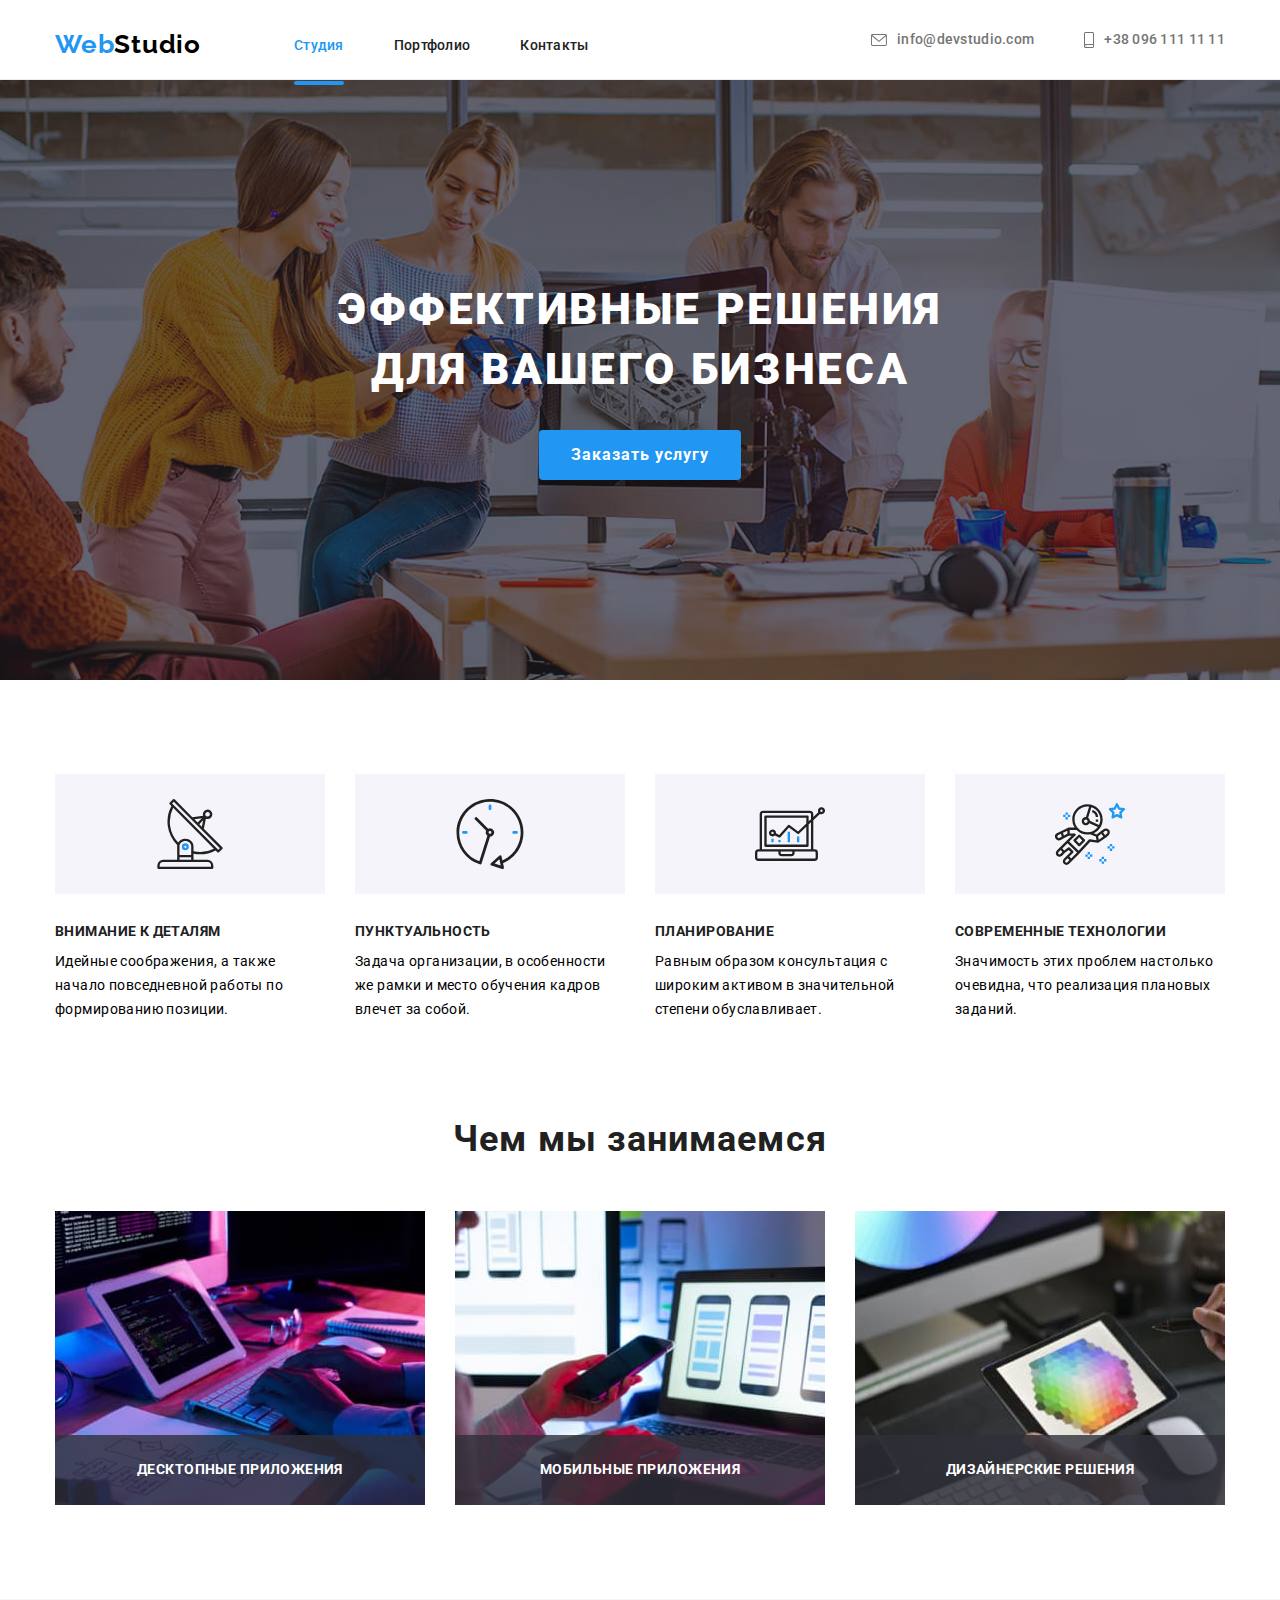
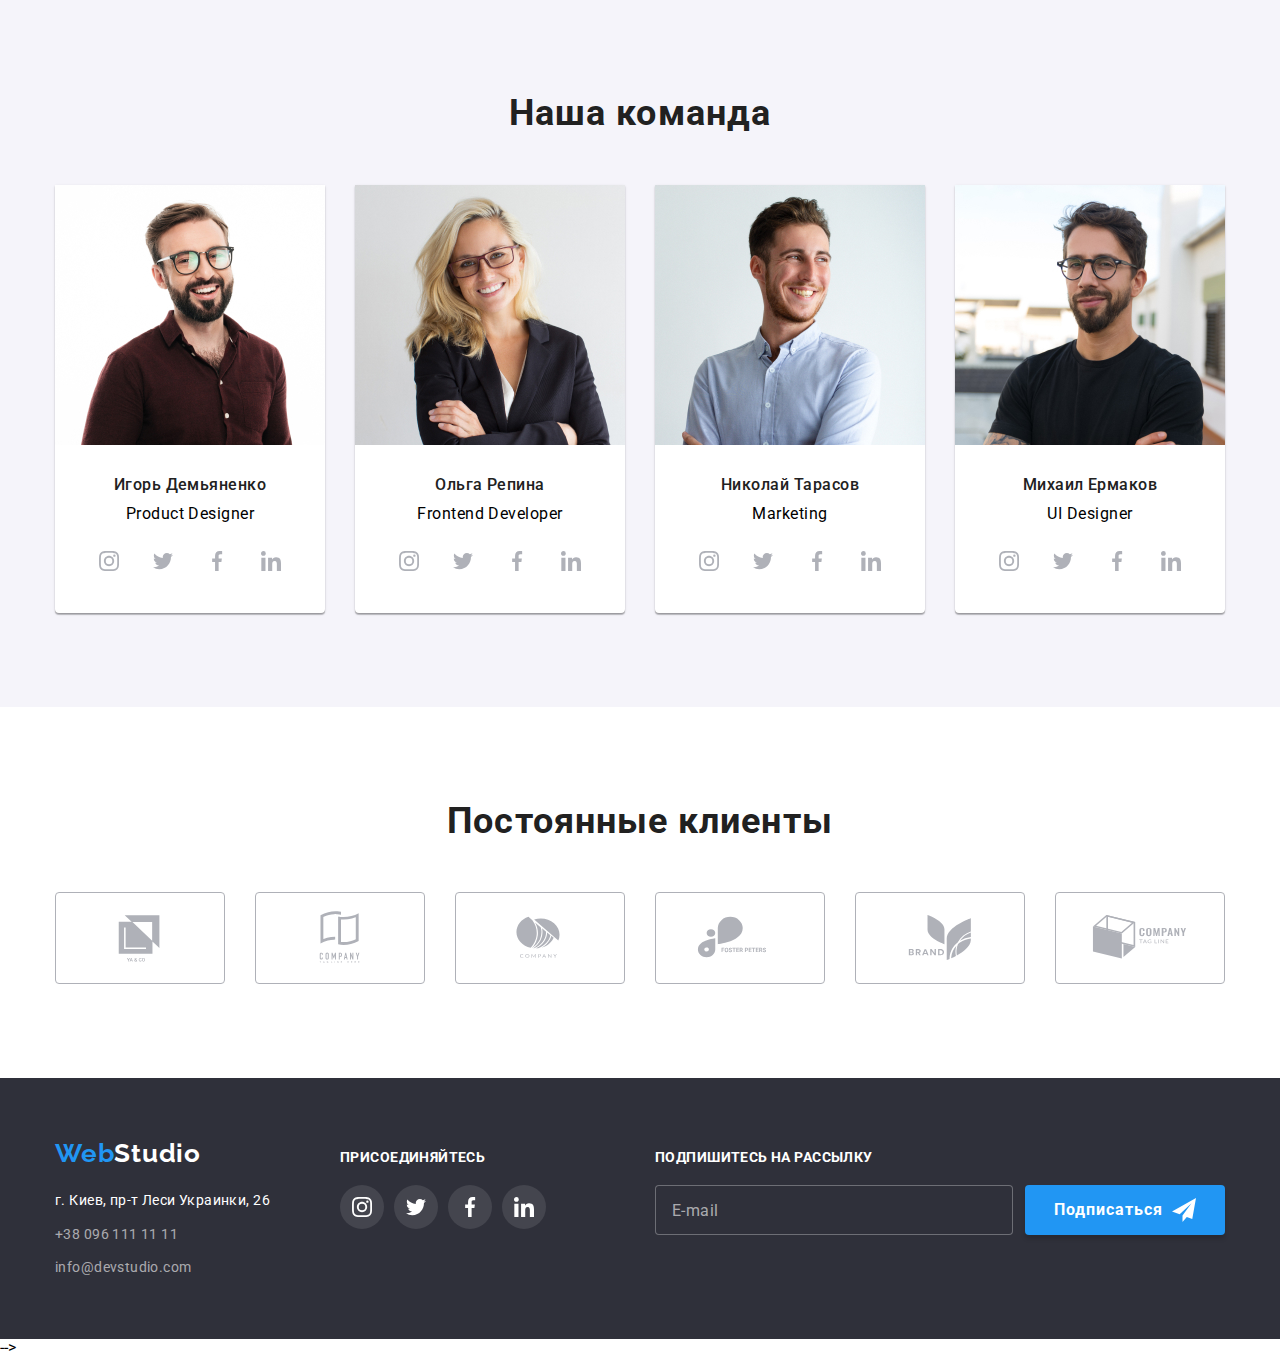
==== commit 2bec5039: "Заканчивает адаптивку + моб меню" ====
--- a/index.html
+++ b/index.html
@@ -12,7 +12,7 @@
     <title>Студия</title>
 </head>
 <body class="site-body">
-    <!-- <header class="header">
+        <header class="header">
         <div class="container container--header">
             <nav class="navigation">
                 <a href="./index.html" class="logo logo__header link">Web<span class="logo--black">Studio</span></a>
@@ -27,6 +27,11 @@
                         <a class="nav-list__link link" href="">Контакты</a>
                     </li>
                 </ul>
+                <button type="button" class="mob-menu-btn btn mob-btn">
+                    <svg class="mob-menu-icon" width="40" height="40">
+                        <use href="./images/icons.svg#icon-mob-menu"></use>
+                    </svg>
+                </button>
             </nav>
             <ul class="contacts list">
                 <li class="contacts__item">
@@ -44,7 +49,53 @@
                 </li>
             </ul>
         </div>
-    </header> -->
+            <div class="mob-menu is-hidden">
+                <div class="mob-menu-top">
+                    <button type="button" class="mob-menu__close-btn btn mob-btn">
+                    <svg class="mob-menu__close-icon" width="40" height="40">
+                        <use href="./images/icons.svg#icon-mob-menu-close"></use>
+                    </svg>
+                </button>
+                <nav class="mob-menu__navigation">
+                    <ul class="mob-menu-list list">
+                        <li class="mob-menu-list__item mob-menu-list__item--current">
+                            <a class="mob-menu-list__link link" href="./index.html">Студия</a>
+                        </li>
+                        <li class="mob-menu-list__item">
+                            <a class="mob-menu-list__link link" href="./portfolio.html">Портфолио</a>
+                        </li>
+                        <li class="mob-menu-list__item">
+                            <a class="mob-menu-list__link link" href="">Контакты</a>
+                        </li>
+                    </ul>
+                </nav>
+                </div>
+                <div class="mob-menu-bottom">
+                <ul class="mob-menu-contacts list">
+                    <li class="mob-menu-contacts__item">
+                        <a class="mob-menu-contacts__link link" href="tel:+380961111111">+38 096 111 11 11</a>
+                    </li>
+                    <li class="mob-menu-contacts__item">
+                        <a class="mob-menu-contacts__link link" href="mailto:info@devstudio.com">info@devstudio.com</a>
+                    </li>
+                </ul>
+                <ul class="mob-social-list list">
+                    <li class="mob-social-list__item">
+                        <a href="" class="mob-social-list__link link">Instagram</a>
+                    </li>
+                    <li class="mob-social-list__item">
+                        <a href="" class="mob-social-list__link link">Twitter</a>
+                    </li>
+                    <li class="mob-social-list__item">
+                        <a href="" class="mob-social-list__link link">Facebook</a>
+                    </li>
+                    <li class="mob-social-list__item">
+                        <a href="" class="mob-social-list__link link">LinkedIn</a>
+                    </li>
+                </ul>
+            </div>
+        </div>
+    </header>
     <main>
         <section class="hero">
             <div class="container">
@@ -100,19 +151,25 @@
                 <h2 class="our-worcks__main-heading">Чем мы занимаемся</h2>
                 <ul class="our-worcks-list list">
                     <li class="our-worcks-list__item">
-                        <img src="./images/box1_img.jpg" alt="человек набирает текст на клавиатуре сидя перед планшетом" width="370">
+                        <img 
+                        srcset="./images/pc/box1_img.jpg 1x, ./images/pc/box1_img-x2.jpg 2x"
+                        src="./images/pc/box1_img.jpg" alt="человек набирает текст на клавиатуре сидя перед планшетом" width="370">
                         <div class="our-worcks-list__bg">
                             <h3 class="our-worcks-list__heading">Десктопные приложения</h3>
                         </div>
                     </li>
                     <li class="our-worcks-list__item">
-                        <img src="./images/box2_img.jpg" alt="человек сидит перед ноутбуком и смотрит в телефон" width="370">
+                        <img 
+                        srcset="./images/pc/box2_img.jpg 1x, ./images/pc/box2_img-x2.jpg 2x"
+                        src="./images/pc/box2_img.jpg" alt="человек сидит перед ноутбуком и смотрит в телефон" width="370">
                         <div class="our-worcks-list__bg">
                             <h3 class="our-worcks-list__heading">Мобильные приложения</h3>
                         </div>
                     </li>
                     <li class="our-worcks-list__item">
-                        <img src="./images/box3_img.jpg" alt="человек выбирает стилусом грандиент цветов на планшете" width="370">
+                        <img 
+                        srcset="./images/pc/box3_img.jpg 1x, ./images/pc/box3_img-x2.jpg 2x"
+                        src="./images/pc/box3_img.jpg" alt="человек выбирает стилусом грандиент цветов на планшете" width="370">
                         <div class="our-worcks-list__bg">
                             <h3 class="our-worcks-list__heading">Дизайнерские решения</h3>
                         </div>
@@ -125,7 +182,12 @@
                 <h2 class="team__main-heading">Наша команда</h2>
                 <ul class="team-list list">
                     <li class="team-list__item">
-                        <img class="team-list__img" src="./images/demyanenko.jpg" alt="фото сотрудника Игоря Демьяненка" width="270">
+                        <picture>
+                            <source srcset="./images/pc/demyanenko.jpg 1x, ./images/pc/demyanenko-x2.jpg 2x" media="(min-width: 1200px)">
+                            <source srcset="./images/tab/demyanenko.jpg 1x, ./images/tab/demyanenko-x2.jpg 2x" media="(min-width: 768px)">
+                            <source srcset="./images/mob/demyanenko.jpg 1x, ./images/mob/demyanenko-x2.jpg 2x" media="(max-width: 767px)">
+                            <img src="./images/pc/demyanenko.jpg" alt="фото сотрудника Игоря Демьяненка">
+                        </picture>
                         <div class="team-list__container">
                             <h3 class="team-list__heading">Игорь Демьяненко</h3>
                             <p lang="en" class="team-list__position">Product Designer</p>
@@ -162,7 +224,12 @@
                         </div>
                     </li>
                     <li class="team-list__item">
-                        <img class="team-list__img" src="./images/repina.jpg" alt="фото сотрудницы Ольги Репины" width="270">
+                        <picture>
+                            <source srcset="./images/pc/repina.jpg 1x, ./images/pc/repina-x2.jpg 2x" media="(min-width: 1200px)">
+                            <source srcset="./images/tab/repina.jpg 1x, ./images/tab/repina-x2.jpg 2x" media="(min-width: 768px)">
+                            <source srcset="./images/mob/repina.jpg 1x, ./images/mob/repina-x2.jpg 2x" media="(max-width: 767px)">
+                            <img src="./images/pc/repina.jpg" alt="фото сотрудницы Ольги Репины">
+                        </picture>
                         <div class="team-list__container">
                             <h3 class="team-list__heading">Ольга Репина</h3>
                             <p lang="en" class="team-list__position">Frontend Developer</p>
@@ -199,7 +266,12 @@
                         </div>
                     </li>
                     <li class="team-list__item">
-                        <img class="team-list__img" src="./images/tarasov.jpg" alt="фото сотрудника Николая Тарасова" width="270">
+                        <picture>
+                            <source srcset="./images/pc/tarasov.jpg 1x, ./images/pc/tarasov-x2.jpg 2x" media="(min-width: 1200px)">
+                            <source srcset="./images/tab/tarasov.jpg 1x, ./images/tab/tarasov-x2.jpg 2x" media="(min-width: 768px)">
+                            <source srcset="./images/mob/tarasov.jpg 1x, ./images/mob/tarasov-x2.jpg 2x" media="(max-width: 767px)">
+                            <img src="./images/pc/tarasov.jpg" alt="фото сотрудника Николая Тарасова">
+                        </picture>
                         <div class="team-list__container">
                             <h3 class="team-list__heading">Николай Тарасов</h3>
                             <p lang="en" class="team-list__position">Marketing</p>
@@ -236,7 +308,12 @@
                         </div>
                     </li>
                     <li class="team-list__item">
-                        <img class="team-list__img" src="./images/yermakov.jpg" alt="фото сотрудника Михаила Ермакова" width="270">
+                        <picture>
+                            <source srcset="./images/pc/yermakov.jpg 1x, ./images/pc/yermakov-x2.jpg 2x" media="(min-width: 1200px)">
+                            <source srcset="./images/tab/yermakov.jpg 1x, ./images/tab/yermakov-x2.jpg 2x" media="(min-width: 768px)">
+                            <source srcset="./images/mob/yermakov.jpg 1x, ./images/mob/yermakov-x2.jpg 2x" media="(max-width: 767px)">
+                            <img src="./images/pc/yermakov.jpg" alt="фото сотрудника Михаила Ермакова">
+                        </picture>
                         <div class="team-list__container">
                             <h3 class="team-list__heading">Михаил Ермаков</h3>
                             <p lang="en" class="team-list__position">UI Designer</p>
@@ -393,7 +470,7 @@
                 </div>
             </div>
     </footer>
-    <!-- <div class="backdrop is-hidden" data-modal>
+    <div class="backdrop is-hidden" data-modal>
         <div class="modal">
             <button type="button" class="modal__close-btn" data-modal-close>
                 <svg class="modal__close-icon" width="18" height="18">
@@ -433,6 +510,7 @@
             </form>
         </div>
     </div> -->
-    <!-- <script src="./js/modal.js"></script> -->
-</body>
+     <script src="./js/modal.js"></script> 
+    <script src="./js/mobile-menu.js"></script>
+    </body>
 </html>--- a/css/main.min.css
+++ b/css/main.min.css
@@ -1 +1 @@
-/*! modern-normalize v1.1.0 | MIT License | https://github.com/sindresorhus/modern-normalize */*,*::after,*::before{box-sizing:inherit}html{line-height:1.15;-webkit-text-size-adjust:100%;-moz-tab-size:4;-o-tab-size:4;tab-size:4;box-sizing:border-box}body{margin:0;font-family:"Roboto",sans-serif;background-color:var(--main-background-color);color:var(--third-studio-color)}hr{height:0;color:inherit}abbr[title]{-webkit-text-decoration:underline dotted;text-decoration:underline dotted}b,strong{font-weight:bolder}code,kbd,samp,pre{font-family:ui-monospace,SFMono-Regular,Consolas,"Liberation Mono",Menlo,monospace;font-size:1em}small{font-size:80%}sub,sup{font-size:75%;line-height:0;position:relative;vertical-align:baseline}sub{bottom:-0.25em}sup{top:-0.5em}table{text-indent:0;border-color:inherit}button,input,optgroup,select,textarea{font-family:inherit;font-size:100%;line-height:1.15;margin:0}button,select{text-transform:none}button,[type=button],[type=reset],[type=submit]{-webkit-appearance:button}::-moz-focus-inner{border-style:none;padding:0}:-moz-focusring{outline:1px dotted ButtonText}:-moz-ui-invalid{box-shadow:none}legend{padding:0}progress{vertical-align:baseline}::-webkit-inner-spin-button,::-webkit-outer-spin-button{height:auto}[type=search]{-webkit-appearance:textfield;outline-offset:-2px}::-webkit-search-decoration{-webkit-appearance:none}::-webkit-file-upload-button{-webkit-appearance:button;font:inherit}summary{display:list-item}.list{list-style:none;padding:0;margin:0}.link{text-decoration:none;color:inherit}img{display:block;max-width:100%;height:auto}h1,h2,h3,h4,h5,h6,p{margin:0}ul{margin:0;padding:0}*:active,*:focus{outline:none}*::-moz-focus-inner{border:0}.container{padding:0 15px;margin:0 auto;width:100%}@media screen and (min-width: 480px){.container{width:480px}}@media screen and (min-width: 768px){.container{width:768px}.container--header{display:flex;align-items:center;justify-content:space-between}.container--footer{display:flex;align-items:baseline}}@media screen and (min-width: 1200px){.container{width:1200px}}.section{padding-bottom:60px;padding-top:60px}.section.section--disabled-padding-top{padding-top:0}@media screen and (min-width: 1200px){.section{padding-bottom:94px;padding-top:94px}}.logo{font-family:Raleway,sans-serif;color:#2196f3;line-height:28px;letter-spacing:.03em;font-size:24px;font-weight:bold}@media screen and (min-width: 1200px){.logo{line-height:1.19;letter-spacing:.03em;font-size:26px;font-weight:bold}}.logo--black{color:#000}.logo--white{color:#fff}.logo__header{padding-bottom:16px;padding-top:16px}@media screen and (min-width: 768px){.logo__header{margin-right:88px;padding-bottom:26px;padding-top:26px}}@media screen and (min-width: 1200px){.logo__header{margin-right:93px;padding-bottom:25px;padding-top:24px}}.logo__footer{display:block;margin-bottom:20px;text-align:center}@media screen and (min-width: 1200px){.logo__footer{display:flex}}.btn{font-family:Roboto;font-style:normal;font-size:16px;cursor:pointer;border:0;border-radius:4px}.btn--main{line-height:30px;letter-spacing:.06em;font-size:16px;font-weight:bold;background-color:#2196f3;box-shadow:0px 4px 4px rgba(0,0,0,.15);display:flex;align-items:center;text-align:center;color:#fff;margin:0 auto;padding:10px 32px;width:200;height:50;transition:background-color 250ms cubic-bezier(0.4, 0, 0.2, 1)}.btn--main:hover,.btn--main:focus{background-color:#188ce8}.btn--mailing{line-height:1.87;letter-spacing:.06em;font-size:16px;font-weight:bold;display:flex;justify-content:space-between;align-items:center;background-color:#2196f3;box-shadow:0px 4px 4px rgba(0,0,0,.15);text-align:left;color:#fff;padding:10px 29px;width:200px;height:50px}.btn--filter{line-height:1.62;letter-spacing:.03em;font-size:16px;font-weight:500;background-color:#f5f4fa;text-align:center;color:#212121;padding:6px 22px;height:38px;min-width:73px;box-shadow:none;transition:color 250ms cubic-bezier(0.4, 0, 0.2, 1),background-color 250ms cubic-bezier(0.4, 0, 0.2, 1),box-shadow 250ms cubic-bezier(0.4, 0, 0.2, 1)}.btn--filter:hover,.btn--filter:focus,.btn--filter:active{color:#fff;background-color:#2196f3;box-shadow:0px 3px 1px rgba(0,0,0,.1),0px 1px 2px rgba(0,0,0,.08),0px 2px 2px rgba(0,0,0,.12)}.btn--filter.current{color:#fff;background:#2196f3;box-shadow:0px 3px 1px rgba(0,0,0,.1),0px 1px 2px rgba(0,0,0,.08),0px 2px 2px rgba(0,0,0,.12)}.social-list{display:flex;justify-content:center}.social-list__item{width:44px;height:44px;margin-right:10px}.social-list__item:last-child{margin-right:0px}.social-list__link{width:100%;height:100%;border-radius:50%;display:flex;align-items:center;justify-content:center;transition:color 250ms cubic-bezier(0.4, 0, 0.2, 1),background-color 250ms cubic-bezier(0.4, 0, 0.2, 1)}.social-list__link:hover,.social-list__link:focus{background-color:#2196f3;color:#fff}.social-list__link--dark{color:#afb1b8}.social-list__link--white{color:#fff;background-color:#ffffff1a}.social-list__icon{fill:currentColor}.backdrop{width:100vw;height:100vh;background-color:#00000033;position:absolute;position:fixed;top:0;left:0;transition:opacity 250ms cubic-bezier(0.4, 0, 0.2, 1),visibility 250ms cubic-bezier(0.4, 0, 0.2, 1)}.backdrop.is-hidden{visibility:hidden;opacity:0;pointer-events:none}.backdrop.is-hidden .modal{transform:scale(2) rotate(180deg)}.modal{width:528px;min-height:581px;background-color:#fff;border-radius:4px;position:absolute;top:50%;left:50%;box-shadow:0px 1px 3px rgba(0,0,0,.12),0px 1px 1px rgba(0,0,0,.14),0px 2px 1px rgba(0,0,0,.2);transform:scale(1) rotate(0) translate(-50%, -50%);transition:transform 250ms cubic-bezier(0.4, 0, 0.2, 1);padding:40px}.modal__close-btn{position:absolute;top:14px;right:14px;width:30px;height:30px;background-color:#fff;border:1px solid rgba(0,0,0,.1);border-radius:50%;display:flex;align-items:center;justify-content:center;cursor:pointer;transition:fill 250ms cubic-bezier(0.4, 0, 0.2, 1),box-shadow 250ms cubic-bezier(0.4, 0, 0.2, 1)}.modal__close-btn:hover,.modal__close-btn:focus{box-shadow:0px 2px 1px 0px rgba(0,0,0,.2),0px 1px 1px 0px rgba(0,0,0,.14),0px 1px 3px 0px rgba(0,0,0,.12);fill:#2196f3}.modal__close-btn:active{box-shadow:none}.modal__title{line-height:1.15;letter-spacing:.03em;font-size:20px;font-weight:bold;text-align:center;color:#212121;margin-bottom:12px}.modal-form__lable{line-height:1.14;letter-spacing:.01em;font-size:12px;font-weight:normal;display:block;color:#757575;margin-bottom:4px}.modal-form__input-container{position:relative;margin-bottom:10px;height:40px}.modal-form__input-icon{position:absolute;top:50%;left:12px;fill:#212121;transform:translateY(-50%);transition:fill 250ms cubic-bezier(0.4, 0, 0.2, 1)}.modal-form__input{width:100%;height:40px;border-radius:4px;outline:none;border:1px solid rgba(33,33,33,.2);background-color:transparent;padding:12px 12px 12px 42px;transition:border-color 250ms cubic-bezier(0.4, 0, 0.2, 1)}.modal-form__input:focus{border-color:#2196f3}.modal-form__input:focus+.modal-form__input-icon{fill:#2196f3}.modal-form__textarea{line-height:1.14;letter-spacing:.01em;font-size:14px;font-weight:normal;display:block;color:#000;width:100%;height:120px;background-color:transparent;border:1px solid rgba(33,33,33,.2);border-radius:4px;outline:none;resize:none;padding:12px 16px;margin-bottom:20px;transition:border-color 250ms cubic-bezier(0.4, 0, 0.2, 1)}.modal-form__textarea:focus{border:1px solid #2196f3}.modal-form__textarea::-moz-placeholder{line-height:1.14;letter-spacing:.01em;font-size:14px;font-weight:normal;color:rgba(117,117,117,.5)}.modal-form__textarea:-ms-input-placeholder{line-height:1.14;letter-spacing:.01em;font-size:14px;font-weight:normal;color:rgba(117,117,117,.5)}.modal-form__textarea::placeholder{line-height:1.14;letter-spacing:.01em;font-size:14px;font-weight:normal;color:rgba(117,117,117,.5)}.modal-form__field{display:flex;width:100%;height:24px;margin-bottom:30px;justify-content:center;align-items:center}.modal-form__field-link{color:#2196f3;-webkit-text-decoration-skip-ink:none;text-decoration-skip-ink:none}.modal-form__check-text{line-height:1.71;letter-spacing:.03em;font-size:14px;font-weight:normal;display:flex;color:#757575;align-items:center}.modal-form__check-text::before{content:"";display:flex;width:16px;height:15px;border:2px solid #212121;border-radius:2px;margin-right:8px;transition:border-color 250ms cubic-bezier(0.4, 0, 0.2, 1);cursor:pointer}.modal-form__check-text:hover::before,.modal-form__check-text:focus::before{border:2px solid #2196f3}.modal-form__check:checked+.modal-form__check-text::before{background-image:url(../images/icon-check.svg);background-position:center;background-size:cover;background-repeat:no-repeat;border:none}.hero__heading{line-height:42px;letter-spacing:.06em;font-size:26px;font-weight:900;font-style:normal;text-align:center;text-transform:uppercase;color:#fff;margin-bottom:30px}@media screen and (min-width: 1200px){.hero__heading{line-height:1.36;letter-spacing:.06em;font-size:44px;font-weight:900}}.features-list__heading{line-height:1.14;letter-spacing:.03em;font-size:14px;font-weight:bold;font-style:normal;text-transform:uppercase;color:#212121;margin-bottom:10px;height:16px}@media screen and (max-width: 767px){.features-list__heading{text-align:center}}.our-worcks-list__heading{line-height:1.14;letter-spacing:.03em;font-size:14px;font-weight:bold;display:flex;align-items:center;font-style:normal;text-transform:uppercase;color:#fff}.team__main-heading,.clients__main-heading,.our-worcks__main-heading{line-height:33px;letter-spacing:.03em;font-size:28px;font-weight:bold;font-style:normal;text-align:center;color:#212121;margin-bottom:30px}@media screen and (min-width: 1200px){.team__main-heading,.clients__main-heading,.our-worcks__main-heading{line-height:1.16;letter-spacing:.03em;font-size:36px;font-weight:bold;margin-bottom:50px}}.team-list__heading{line-height:19px;letter-spacing:.03em;font-size:16px;font-weight:500;font-style:normal;color:#212121;margin-bottom:10px}.project-list__heading{line-height:2;letter-spacing:.06em;font-size:18px;font-weight:bold;color:#212121;margin-bottom:4px}.visually-hidden{position:absolute;white-space:nowrap;width:1px;height:1px;overflow:hidden;border:0;padding:0;clip:rect(0 0 0 0);-webkit-clip-path:inset(50%);clip-path:inset(50%);margin:-1px}.header{border:1px solid #ececec;height:80px}.navigation{display:flex;align-items:center}.nav-list{display:flex;justify-content:center}.nav-list__link{line-height:1.14;letter-spacing:.02em;font-size:14px;font-weight:500;color:#212121;padding-bottom:32px;padding-top:32px;display:flex;transition:color 250ms cubic-bezier(0.4, 0, 0.2, 1)}.nav-list__link:hover,.nav-list__link:focus{color:#2196f3}.nav-list__link--current{color:#2196f3;position:relative}.nav-list__link--current::after{content:"";width:100%;height:4px;border-radius:2px;background-color:#2196f3;position:absolute;left:0;bottom:0}.nav-list__item{margin-right:50px}.nav-list__item:last-child{margin-right:0px}.contacts{display:flex;justify-content:center}.contacts__item{margin-left:50px}.contacts__item:first-child{margin-left:0px}.contacts__link{line-height:1.14;letter-spacing:.02em;font-size:14px;font-weight:500;color:#757575;padding-bottom:32px;padding-top:32px;display:flex;justify-content:center;align-items:center;transition:color 250ms cubic-bezier(0.4, 0, 0.2, 1)}.contacts__link:hover,.contacts__link:focus{color:#2196f3}.contacts__icon{fill:currentColor;margin-right:10px}.hero{margin:0 auto;background-color:#2f303a;background-image:linear-gradient(to right, #2f303a66, #2f303a66),url(../images/hero-img.jpg);background-repeat:no-repeat;background-position:center;background-size:cover;padding:118px 0}@media screen and (min-width: 480px){.hero{max-width:480px;height:400px}}@media screen and (min-width: 768px){.hero{max-width:768px;height:400px}}@media screen and (min-width: 1200px){.hero{max-width:1600px;height:600px;padding:200px 0}}.features-list{margin-bottom:-30px}@media screen and (min-width: 768px){.features-list{display:flex;flex-wrap:wrap;margin-right:-30px}}@media screen and (min-width: 1200px){.features-list{margin-bottom:0}}.features-list__item{margin-bottom:30px;width:100%}@media screen and (min-width: 768px){.features-list__item{width:calc(100% / 2 - 30px);margin-right:30px}}@media screen and (min-width: 1200px){.features-list__item{width:calc(100% / 4 - 30px);margin-bottom:0}}.features-list__icon-container{display:flex;width:100%;height:120px;background-color:#f5f4fa;margin-bottom:30px;align-items:center;justify-content:center}.features-list__text{line-height:1.71;letter-spacing:.03em;font-size:14px;font-weight:normal;height:50px}@media screen and (min-width: 768px){.features-list__text{height:75px}}@media screen and (min-width: 768px)and (max-width: 1199px){.features-list__text--tablet{height:50px}}@media screen and (max-width: 1199px){.our-worcks{display:none}}.our-worcks-list{display:flex;justify-content:space-between}.our-worcks-list__item{margin-right:30px;position:relative}.our-worcks-list__item:last-child{margin-right:0px}.our-worcks-list__bg{display:flex;justify-content:center;position:absolute;width:100%;height:70px;background-color:rgba(47,48,58,.8);left:0;bottom:0}.team{background-color:#f5f4fa}.team-list{text-align:center;margin-bottom:-30px}@media screen and (min-width: 768px){.team-list{display:flex;flex-wrap:wrap;margin-right:-30px}}@media screen and (min-width: 1200px){.team-list{margin-bottom:0}}.team-list__img{width:450px;height:460px}@media screen and (min-width: 768px){.team-list__img{width:354px;height:374px}}@media screen and (min-width: 1200px){.team-list__img{width:270px;height:260px}}.team-list__item{margin-bottom:30px;background-color:#fff;box-shadow:0px 1px 3px rgba(0,0,0,.12),0px 1px 1px rgba(0,0,0,.14),0px 2px 1px rgba(0,0,0,.2);border-radius:0px 0px 4px 4px}@media screen and (min-width: 768px){.team-list__item{width:calc(100% / 2 - 30px);margin-right:30px}}@media screen and (min-width: 1200px){.team-list__item{width:calc(100% / 4 - 30px);margin-bottom:0}}.team-list__container{padding:30px 0 24px 0}@media screen and (min-width: 768px){.team-list__container{padding:30px 74px 24px 74px}}@media screen and (min-width: 1200px){.team-list__container{padding:30px 32px}}.team-list__position{line-height:19px;letter-spacing:.03em;font-size:16px;font-weight:normal;margin-bottom:16px}.clients-list{margin-bottom:-30px}.clients-list__item{height:92px;margin-bottom:30px}@media screen and (min-width: 480px){.clients-list{display:flex;flex-wrap:wrap;justify-content:center;margin-right:-30px}.clients-list__item{width:calc(100% / 2 - 30px);height:92px;margin-right:30px}}@media screen and (min-width: 768px){.clients-list__item{width:226px}}@media screen and (min-width: 1200px){.clients-list__item{width:170px}}.clients-list__link{width:100%;height:100%;display:flex;align-items:center;justify-content:center;border-radius:4px;border:1px solid #afb1b8;color:#afb1b8;transition:border 250ms cubic-bezier(0.4, 0, 0.2, 1),color 250ms cubic-bezier(0.4, 0, 0.2, 1)}.clients-list__link:hover,.clients-list__link:focus{color:#2196f3;border:1px solid #2196f3}.clients-list__icon{fill:currentColor}.footer{background-color:#2f303a;padding:60px 0}@media screen and (max-width: 1199px){.footer-list{display:flex;align-items:center;flex-direction:column}}.footer-list__adress{line-height:171%;letter-spacing:.03em;font-size:14px;font-weight:normal;font-style:normal;color:#fff;margin-bottom:8px}@media screen and (min-width: 1200px){.footer-list__adress{margin-bottom:9px}}.footer-list__link{font-style:normal;line-height:24px;letter-spacing:.03em;font-size:14px;font-weight:normal;color:rgba(255,255,255,.6);transition:color 250ms cubic-bezier(0.4, 0, 0.2, 1)}.footer-list__link:hover,.footer-list__link:focus{color:#2196f3}.footer-list__contacts{margin-bottom:8px}@media screen and (min-width: 1200px){.footer-list__contacts{margin-bottom:9px}}.footer-list__contacts:last-child{margin-bottom:0}.adress-container{margin-bottom:60px}@media screen and (min-width: 768px){.adress-container{margin-right:165px}}@media screen and (min-width: 1200px){.adress-container{margin-right:70px;margin-bottom:0}}@media screen and (max-width: 1199px){.footer-social-container{display:flex;flex-direction:column;align-items:center;margin-bottom:60px}}.footer-social-container__text{line-height:16px;letter-spacing:.03em;font-size:14px;font-weight:bold;font-style:normal;text-transform:uppercase;color:#fff;margin-bottom:20px}@media screen and (min-width: 1200px){.mailing-container{width:570px;height:86px;margin:0 0 0 auto}}.mailing-container__text{line-height:16px;letter-spacing:.03em;font-size:14px;font-weight:bold;font-style:normal;text-transform:uppercase;color:#fff;margin-bottom:20px}@media screen and (max-width: 1199px){.mailing-container__text{text-align:center}}.mailing-form{display:flex;align-items:center;flex-direction:column}@media screen and (min-width: 1200px){.mailing-form{flex-direction:row;justify-content:center}}.mailing-form__input{line-height:1.25;letter-spacing:.03em;font-size:16px;font-weight:normal;color:#fff;width:358px;height:50px;border-radius:4px;border:1px solid rgba(255,255,255,.3);padding:15px 16px;background-color:#2f303a}@media screen and (max-width: 1199px){.mailing-form__input{margin-bottom:20px}}@media screen and (min-width: 1200px){.mailing-form__input{margin-right:12px}}.mailing-form__input::-moz-placeholder{line-height:1.25;letter-spacing:.03em;font-size:16px;font-weight:normal;color:rgba(255,255,255,.6)}.mailing-form__input:-ms-input-placeholder{line-height:1.25;letter-spacing:.03em;font-size:16px;font-weight:normal;color:rgba(255,255,255,.6)}.mailing-form__input::placeholder{line-height:1.25;letter-spacing:.03em;font-size:16px;font-weight:normal;color:rgba(255,255,255,.6)}.portfolio__filter-list{margin-bottom:50px}.filter-list{display:flex;justify-content:center}.filter-list__item{margin-right:8px}.filter-list__item:last-child{margin-right:0px}.project-list{display:flex;flex-wrap:wrap}.project-list__item{margin-right:30px;margin-bottom:30px}.project-list__item:nth-child(3n){margin-right:0}.project-list__item:nth-last-child(-n+3){margin-bottom:0}.project-list__cart-bottom{border:1px solid #eee;border-top:0;padding:20px 24px}.project-list__text{line-height:1.87;letter-spacing:.03em;font-size:16px;font-weight:normal;color:#757575}.project-list__link{display:block;box-shadow:none;transition:box-shadow 250ms cubic-bezier(0.4, 0, 0.2, 1)}.project-list__link:hover,.project-list__link:focus{box-shadow:0px 1px 1px rgba(0,0,0,.12),0px 4px 4px rgba(0,0,0,.06),1px 4px 6px rgba(0,0,0,.16)}.project-list__link:hover .project-list__cart-text,.project-list__link:focus .project-list__cart-text{transform:translateY(0)}.project-list__cart-top{position:relative;overflow:hidden}.project-list__cart-text{line-height:1.55;letter-spacing:.03em;font-size:18px;font-weight:normal;position:absolute;font-family:Roboto;color:#fff;background-color:rgba(33,150,243,.9);padding:63px 24px;left:0;top:0;width:100%;height:100%;transform:translateY(101%);transition:transform 250ms cubic-bezier(0.4, 0, 0.2, 1)}/*# sourceMappingURL=main.min.css.map */+/*! modern-normalize v1.1.0 | MIT License | https://github.com/sindresorhus/modern-normalize */*,*::after,*::before{box-sizing:inherit}html{line-height:1.15;-webkit-text-size-adjust:100%;-moz-tab-size:4;-o-tab-size:4;tab-size:4;box-sizing:border-box}body{margin:0;font-family:"Roboto",sans-serif;background-color:var(--main-background-color);color:var(--third-studio-color)}hr{height:0;color:inherit}abbr[title]{-webkit-text-decoration:underline dotted;text-decoration:underline dotted}b,strong{font-weight:bolder}code,kbd,samp,pre{font-family:ui-monospace,SFMono-Regular,Consolas,"Liberation Mono",Menlo,monospace;font-size:1em}small{font-size:80%}sub,sup{font-size:75%;line-height:0;position:relative;vertical-align:baseline}sub{bottom:-0.25em}sup{top:-0.5em}table{text-indent:0;border-color:inherit}button,input,optgroup,select,textarea{font-family:inherit;font-size:100%;line-height:1.15;margin:0}button,select{text-transform:none}button,[type=button],[type=reset],[type=submit]{-webkit-appearance:button}::-moz-focus-inner{border-style:none;padding:0}:-moz-focusring{outline:1px dotted ButtonText}:-moz-ui-invalid{box-shadow:none}legend{padding:0}progress{vertical-align:baseline}::-webkit-inner-spin-button,::-webkit-outer-spin-button{height:auto}[type=search]{-webkit-appearance:textfield;outline-offset:-2px}::-webkit-search-decoration{-webkit-appearance:none}::-webkit-file-upload-button{-webkit-appearance:button;font:inherit}summary{display:list-item}.list{list-style:none;padding:0;margin:0}.link{text-decoration:none;color:inherit}img{display:block;max-width:100%;height:auto}h1,h2,h3,h4,h5,h6,p{margin:0}ul{margin:0;padding:0}*:active,*:focus{outline:none}*::-moz-focus-inner{border:0}.container{width:100%;padding:0 15px;margin:0 auto}@media screen and (min-width: 480px){.container{max-width:480px}}@media screen and (min-width: 768px){.container{max-width:768px}}@media screen and (min-width: 1200px){.container{max-width:1200px}}@media screen and (min-width: 768px){.container--header{display:flex;align-items:center;justify-content:space-between}}@media screen and (min-width: 768px){.container--footer{display:flex;align-items:baseline;flex-wrap:wrap;justify-content:center}}.section{padding-bottom:60px;padding-top:60px}.section.section--disabled-padding-top{padding-top:0}@media screen and (min-width: 1200px){.section{padding-bottom:94px;padding-top:94px}}.logo{font-family:Raleway,sans-serif;color:#2196f3;line-height:28px;letter-spacing:.03em;font-size:24px;font-weight:bold}@media screen and (min-width: 1200px){.logo{line-height:1.19;letter-spacing:.03em;font-size:26px;font-weight:bold}}.logo--black{color:#000}.logo--white{color:#fff}.logo__header{padding-bottom:16px;padding-top:16px}@media screen and (min-width: 768px){.logo__header{margin-right:88px;padding-bottom:26px;padding-top:26px}}@media screen and (min-width: 1200px){.logo__header{margin-right:93px;padding-bottom:25px;padding-top:24px}}.logo__footer{display:block;margin-bottom:20px;text-align:center}@media screen and (min-width: 1200px){.logo__footer{display:flex}}.btn{font-family:Roboto;font-style:normal;font-size:16px;cursor:pointer;border:0;border-radius:4px}.btn--main{line-height:30px;letter-spacing:.06em;font-size:16px;font-weight:bold;background-color:#2196f3;box-shadow:0px 4px 4px rgba(0,0,0,.15);display:flex;align-items:center;text-align:center;color:#fff;margin:0 auto;padding:10px 32px;width:200;height:50;transition:background-color 250ms cubic-bezier(0.4, 0, 0.2, 1)}.btn--main:hover,.btn--main:focus{background-color:#188ce8}.btn--mailing{line-height:1.87;letter-spacing:.06em;font-size:16px;font-weight:bold;display:flex;justify-content:space-between;align-items:center;background-color:#2196f3;box-shadow:0px 4px 4px rgba(0,0,0,.15);text-align:left;color:#fff;padding:10px 29px;width:200px;height:50px}.btn--filter{line-height:1.62;letter-spacing:.03em;font-size:16px;font-weight:500;background-color:#f5f4fa;text-align:center;color:#212121;padding:6px 22px;height:38px;min-width:73px;box-shadow:none;transition:color 250ms cubic-bezier(0.4, 0, 0.2, 1),background-color 250ms cubic-bezier(0.4, 0, 0.2, 1),box-shadow 250ms cubic-bezier(0.4, 0, 0.2, 1)}.btn--filter:hover,.btn--filter:focus,.btn--filter:active{color:#fff;background-color:#2196f3;box-shadow:0px 3px 1px rgba(0,0,0,.1),0px 1px 2px rgba(0,0,0,.08),0px 2px 2px rgba(0,0,0,.12)}.btn--filter.current{color:#fff;background:#2196f3;box-shadow:0px 3px 1px rgba(0,0,0,.1),0px 1px 2px rgba(0,0,0,.08),0px 2px 2px rgba(0,0,0,.12)}.social-list{display:flex;justify-content:center}.social-list__item{width:44px;height:44px;margin-right:10px}.social-list__item:last-child{margin-right:0px}.social-list__link{width:100%;height:100%;border-radius:50%;display:flex;align-items:center;justify-content:center;transition:color 250ms cubic-bezier(0.4, 0, 0.2, 1),background-color 250ms cubic-bezier(0.4, 0, 0.2, 1)}.social-list__link:hover,.social-list__link:focus{background-color:#2196f3;color:#fff}.social-list__link--dark{color:#afb1b8}.social-list__link--white{color:#fff;background-color:#ffffff1a}.social-list__icon{fill:currentColor}.backdrop{width:100vw;height:100vh;background-color:#00000033;position:absolute;position:fixed;top:0;left:0;transition:opacity 250ms cubic-bezier(0.4, 0, 0.2, 1),visibility 250ms cubic-bezier(0.4, 0, 0.2, 1)}.backdrop.is-hidden{visibility:hidden;opacity:0;pointer-events:none}.backdrop.is-hidden .modal{transform:scale(2) rotate(180deg)}.modal{width:450px;min-height:609px;background-color:#fff;border-radius:4px;position:absolute;top:50%;left:50%;box-shadow:0px 1px 3px rgba(0,0,0,.12),0px 1px 1px rgba(0,0,0,.14),0px 2px 1px rgba(0,0,0,.2);transform:scale(1) rotate(0) translate(-50%, -50%);transition:transform 250ms cubic-bezier(0.4, 0, 0.2, 1);padding:40px}@media screen and (min-width: 1200px){.modal{width:528px;min-height:581px}}.modal__close-btn{position:absolute;top:14px;right:14px;width:30px;height:30px;background-color:#fff;border:1px solid rgba(0,0,0,.1);border-radius:50%;display:flex;align-items:center;justify-content:center;cursor:pointer;transition:fill 250ms cubic-bezier(0.4, 0, 0.2, 1),box-shadow 250ms cubic-bezier(0.4, 0, 0.2, 1)}.modal__close-btn:hover,.modal__close-btn:focus{box-shadow:0px 2px 1px 0px rgba(0,0,0,.2),0px 1px 1px 0px rgba(0,0,0,.14),0px 1px 3px 0px rgba(0,0,0,.12);fill:#2196f3}.modal__close-btn:active{box-shadow:none}.modal__title{height:60px;line-height:30px;letter-spacing:.03em;font-size:20px;font-weight:bold;text-align:center;color:#212121;margin-bottom:12px}@media screen and (min-width: 1200px){.modal__title{height:23px;line-height:23px;letter-spacing:.03em;font-size:20px;font-weight:bold}}.modal-form__lable{line-height:14px;letter-spacing:.01em;font-size:12px;font-weight:normal;display:block;color:#757575;margin-bottom:4px}.modal-form__input-container{position:relative;margin-bottom:10px;height:40px}.modal-form__input-icon{position:absolute;top:50%;left:12px;fill:#212121;transform:translateY(-50%);transition:fill 250ms cubic-bezier(0.4, 0, 0.2, 1)}.modal-form__input{width:100%;height:40px;border-radius:4px;outline:none;border:1px solid rgba(33,33,33,.2);background-color:transparent;padding:12px 12px 12px 42px;transition:border-color 250ms cubic-bezier(0.4, 0, 0.2, 1)}.modal-form__input:focus{border-color:#2196f3}.modal-form__input:focus+.modal-form__input-icon{fill:#2196f3}.modal-form__textarea{line-height:1.14;letter-spacing:.01em;font-size:14px;font-weight:normal;display:block;color:#000;width:100%;height:120px;background-color:transparent;border:1px solid rgba(33,33,33,.2);border-radius:4px;outline:none;resize:none;padding:12px 16px;margin-bottom:20px;transition:border-color 250ms cubic-bezier(0.4, 0, 0.2, 1)}.modal-form__textarea:focus{border:1px solid #2196f3}.modal-form__textarea::-moz-placeholder{line-height:16px;letter-spacing:.01em;font-size:14px;font-weight:normal;color:rgba(117,117,117,.5)}.modal-form__textarea:-ms-input-placeholder{line-height:16px;letter-spacing:.01em;font-size:14px;font-weight:normal;color:rgba(117,117,117,.5)}.modal-form__textarea::placeholder{line-height:16px;letter-spacing:.01em;font-size:14px;font-weight:normal;color:rgba(117,117,117,.5)}@media screen and (min-width: 1200px){.modal-form__textarea::-moz-placeholder{line-height:14px;letter-spacing:.01em;font-size:12px;font-weight:normal}.modal-form__textarea:-ms-input-placeholder{line-height:14px;letter-spacing:.01em;font-size:12px;font-weight:normal}.modal-form__textarea::placeholder{line-height:14px;letter-spacing:.01em;font-size:12px;font-weight:normal}}.modal-form__field{display:flex;width:100%;height:24px;margin-bottom:30px;justify-content:center;align-items:center}.modal-form__field-link{color:#2196f3;-webkit-text-decoration-skip-ink:none;text-decoration-skip-ink:none}.modal-form__check-text{line-height:14px;letter-spacing:.03em;font-size:12px;font-weight:normal;display:flex;color:#757575;align-items:center}@media screen and (min-width: 1200px){.modal-form__check-text{line-height:24px;letter-spacing:.03em;font-size:14px;font-weight:normal}}.modal-form__check-text::before{content:"";display:flex;width:16px;height:15px;border:2px solid #212121;border-radius:2px;margin-right:8px;transition:border-color 250ms cubic-bezier(0.4, 0, 0.2, 1);cursor:pointer}.modal-form__check-text:hover::before,.modal-form__check-text:focus::before{border:2px solid #2196f3}.modal-form__check:checked+.modal-form__check-text::before{background-image:url(../images/icon-check.svg);background-position:center;background-size:cover;background-repeat:no-repeat;border:none}.hero__heading{line-height:42px;letter-spacing:.06em;font-size:26px;font-weight:900;font-style:normal;text-align:center;text-transform:uppercase;color:#fff;margin-bottom:30px}@media screen and (min-width: 1200px){.hero__heading{line-height:1.36;letter-spacing:.06em;font-size:44px;font-weight:900}}.features-list__heading{line-height:1.14;letter-spacing:.03em;font-size:14px;font-weight:bold;font-style:normal;text-transform:uppercase;color:#212121;margin-bottom:10px;height:16px}@media screen and (max-width: 767px){.features-list__heading{text-align:center}}.our-worcks-list__heading{line-height:1.14;letter-spacing:.03em;font-size:14px;font-weight:bold;display:flex;align-items:center;font-style:normal;text-transform:uppercase;color:#fff}.team__main-heading,.clients__main-heading,.our-worcks__main-heading{line-height:33px;letter-spacing:.03em;font-size:28px;font-weight:bold;font-style:normal;text-align:center;color:#212121;margin-bottom:30px}@media screen and (min-width: 1200px){.team__main-heading,.clients__main-heading,.our-worcks__main-heading{line-height:1.16;letter-spacing:.03em;font-size:36px;font-weight:bold;margin-bottom:50px}}.team-list__heading{line-height:19px;letter-spacing:.03em;font-size:16px;font-weight:500;font-style:normal;color:#212121;margin-bottom:10px}.project-list__heading{line-height:36px;letter-spacing:.06em;font-size:18px;font-weight:bold;color:#212121;margin-bottom:4px}.project-list__heading--large{max-width:304px;height:72px}.mob-menu-btn{fill:#212121;background:none;display:flex;align-items:center;justify-content:center;cursor:pointer;margin-left:auto;padding:0;border-color:transparent;border:none;transition:fill 250ms cubic-bezier(0.4, 0, 0.2, 1)}.mob-menu-btn:hover,.mob-menu-btn:focus{fill:#2196f3}@media screen and (min-width: 768px){.mob-menu-btn{display:none}}.mob-menu__close-btn{position:absolute;padding:0;right:15px;top:10px;fill:#212121;background:none;border-color:transparent;border:none;transition:fill 250ms cubic-bezier(0.4, 0, 0.2, 1)}.mob-menu__close-btn:hover,.mob-menu__close-btn:focus{fill:#2196f3}@media screen and (min-width: 768px){.mob-menu__close-btn{display:none}}.mob-menu{position:fixed;width:100vw;height:100vh;background-color:#fff;top:0;z-index:5;padding:48px 40px;display:flex;flex-direction:column;justify-content:space-between}.mob-menu.is-hidden{visibility:hidden;opacity:0;pointer-events:none}.mob-menu-list{line-height:47px;letter-spacing:.02em;font-size:40px;font-weight:500}.mob-menu-list__item{color:#212121}.mob-menu-list__item:not(:last-child){margin-bottom:32px}.mob-menu-list__item--current{color:#2196f3}.mob-menu-contacts{margin-bottom:64px}.mob-menu-contacts__item{line-height:28px;letter-spacing:.02em;font-size:24px;font-weight:500;color:#757575}.mob-menu-contacts__item:not(:last-child){margin-bottom:32px;line-height:40px;letter-spacing:.02em;font-size:34px;font-weight:500;color:#2196f3}.mob-social-list{display:flex;line-height:22px;letter-spacing:.02em;font-size:18px;font-weight:500;color:#2196f3}.mob-social-list__item:not(:last-child){padding-right:10px;border-right:1px solid rgba(33,33,33,.2)}.mob-social-list__item:not(:first-child){padding-left:10px}.visually-hidden{position:absolute;white-space:nowrap;width:1px;height:1px;overflow:hidden;border:0;padding:0;clip:rect(0 0 0 0);-webkit-clip-path:inset(50%);clip-path:inset(50%);margin:-1px}.is-hidden{visibility:hidden;opacity:0;pointer-events:none}.header{border-bottom:1px solid #ececec;height:60px}@media screen and (min-width: 768px){.header{height:80px}}.navigation{display:flex;align-items:center}.nav-list{display:flex;justify-content:center}@media screen and (max-width: 767px){.nav-list{display:none}}.nav-list__link{line-height:16px;letter-spacing:.02em;font-size:14px;font-weight:500;color:#212121;padding-bottom:32px;padding-top:32px;display:flex;transition:color 250ms cubic-bezier(0.4, 0, 0.2, 1)}.nav-list__link:hover,.nav-list__link:focus{color:#2196f3}.nav-list__link--current{color:#2196f3;position:relative}.nav-list__link--current::after{content:"";width:100%;height:4px;border-radius:2px;background-color:#2196f3;position:absolute;left:0;bottom:0}.nav-list__item{margin-right:50px}.nav-list__item:last-child{margin-right:0px}.contacts{display:flex}@media screen and (max-width: 767px){.contacts{display:none}}@media screen and (max-width: 1199px){.contacts{flex-direction:column}}@media screen and (min-width: 1200px){.contacts{justify-content:center}}@media screen and (min-width: 768px){.contacts__item:not(:last-child){margin-bottom:10px}}@media screen and (min-width: 1200px){.contacts__item{margin-left:50px}.contacts__item:first-child{margin-left:0px}}.contacts__link{line-height:14px;letter-spacing:.02em;font-size:12px;font-weight:500;color:#757575;display:flex;align-items:center;transition:color 250ms cubic-bezier(0.4, 0, 0.2, 1)}@media screen and (min-width: 1200px){.contacts__link{justify-content:center;line-height:1.14;letter-spacing:.02em;font-size:14px;font-weight:500;padding-bottom:32px;padding-top:32px}}.contacts__link:hover,.contacts__link:focus{color:#2196f3}.contacts__icon{fill:currentColor;margin-right:10px}.hero{margin:0 auto;background-color:#2f303a;background-image:linear-gradient(to right, #2f303a66, #2f303a66),url(../images/mob/hero-img.jpg);background-repeat:no-repeat;background-position:center;background-size:cover;padding:118px 0}@media(min-device-pixel-ratio: 2),(-webkit-min-device-pixel-ratio: 2),(min-resolution: 192dpi),(min-resolution: 2dppx){.hero{background-image:linear-gradient(to right, #2f303a66, #2f303a66),url("../images/mob/hero-img-x2.jpg")}}@media screen and (min-width: 768px){.hero{background-image:linear-gradient(to right, #2f303a66, #2f303a66),url(../images/tab/hero-img.jpg)}}@media screen and (min-width: 768px)and (min-device-pixel-ratio: 2),screen and (min-width: 768px)and (-webkit-min-device-pixel-ratio: 2),screen and (min-width: 768px)and (min-resolution: 192dpi),screen and (min-width: 768px)and (min-resolution: 2dppx){.hero{background-image:linear-gradient(to right, #2f303a66, #2f303a66),url("../images/tab/hero-img-x2.jpg")}}@media screen and (min-width: 1200px){.hero{background-image:linear-gradient(to right, #2f303a66, #2f303a66),url(../images/pc/hero-img.jpg)}}@media screen and (min-width: 1200px)and (min-device-pixel-ratio: 2),screen and (min-width: 1200px)and (-webkit-min-device-pixel-ratio: 2),screen and (min-width: 1200px)and (min-resolution: 192dpi),screen and (min-width: 1200px)and (min-resolution: 2dppx){.hero{background-image:linear-gradient(to right, #2f303a66, #2f303a66),url("../images/pc/hero-img-x2.jpg")}}@media screen and (min-width: 480px){.hero{max-width:480px;height:400px}}@media screen and (min-width: 768px){.hero{max-width:768px;height:400px}}@media screen and (min-width: 1200px){.hero{max-width:1600px;height:600px;padding:200px 0}}.features-list{margin-bottom:-30px}@media screen and (min-width: 768px){.features-list{display:flex;flex-wrap:wrap;margin-right:-30px}}@media screen and (min-width: 1200px){.features-list{margin-bottom:0}}.features-list__item{margin-bottom:30px;width:100%}@media screen and (min-width: 768px){.features-list__item{width:calc(100% / 2 - 30px);margin-right:30px}}@media screen and (min-width: 1200px){.features-list__item{width:calc(100% / 4 - 30px);margin-bottom:0}}.features-list__icon-container{display:flex;width:100%;height:120px;background-color:#f5f4fa;margin-bottom:30px;align-items:center;justify-content:center}.features-list__text{line-height:1.71;letter-spacing:.03em;font-size:14px;font-weight:normal;height:50px}@media screen and (min-width: 768px){.features-list__text{height:75px}}@media screen and (min-width: 768px)and (max-width: 1199px){.features-list__text--tablet{height:50px}}@media screen and (max-width: 1199px){.our-worcks{display:none}}.our-worcks-list{display:flex;justify-content:space-between}.our-worcks-list__item{margin-right:30px;position:relative}.our-worcks-list__item:last-child{margin-right:0px}.our-worcks-list__bg{display:flex;justify-content:center;position:absolute;width:100%;height:70px;background-color:rgba(47,48,58,.8);left:0;bottom:0}.team{background-color:#f5f4fa}.team-list{text-align:center;margin-bottom:-30px}@media screen and (min-width: 768px){.team-list{display:flex;flex-wrap:wrap;margin-right:-30px}}@media screen and (min-width: 1200px){.team-list{margin-bottom:0}}.team-list__item{margin-bottom:30px;background-color:#fff;box-shadow:0px 1px 3px rgba(0,0,0,.12),0px 1px 1px rgba(0,0,0,.14),0px 2px 1px rgba(0,0,0,.2);border-radius:0px 0px 4px 4px}@media screen and (min-width: 768px){.team-list__item{width:calc(100% / 2 - 30px);margin-right:30px}}@media screen and (min-width: 1200px){.team-list__item{width:calc(100% / 4 - 30px);margin-bottom:0}}.team-list__container{padding:30px 0 24px 0}@media screen and (min-width: 768px){.team-list__container{padding:30px 74px 24px 74px}}@media screen and (min-width: 1200px){.team-list__container{padding:30px 32px}}.team-list__position{line-height:19px;letter-spacing:.03em;font-size:16px;font-weight:normal;margin-bottom:16px}.clients-list{margin-bottom:-30px}.clients-list__item{height:92px;margin-bottom:30px}@media screen and (min-width: 480px){.clients-list{display:flex;flex-wrap:wrap;justify-content:center;margin-right:-30px}.clients-list__item{width:calc(100% / 2 - 30px);height:92px;margin-right:30px}}@media screen and (min-width: 768px){.clients-list__item{width:226px}}@media screen and (min-width: 1200px){.clients-list__item{width:170px}}.clients-list__link{width:100%;height:100%;display:flex;align-items:center;justify-content:center;border-radius:4px;border:1px solid #afb1b8;color:#afb1b8;transition:border 250ms cubic-bezier(0.4, 0, 0.2, 1),color 250ms cubic-bezier(0.4, 0, 0.2, 1)}.clients-list__link:hover,.clients-list__link:focus{color:#2196f3;border:1px solid #2196f3}.clients-list__icon{fill:currentColor}.footer{background-color:#2f303a;padding:60px 0}@media screen and (max-width: 1199px){.footer-list{display:flex;align-items:center;flex-direction:column}}.footer-list__adress{line-height:171%;letter-spacing:.03em;font-size:14px;font-weight:normal;font-style:normal;color:#fff;margin-bottom:8px}@media screen and (min-width: 1200px){.footer-list__adress{margin-bottom:9px}}.footer-list__link{font-style:normal;line-height:24px;letter-spacing:.03em;font-size:14px;font-weight:normal;color:rgba(255,255,255,.6);transition:color 250ms cubic-bezier(0.4, 0, 0.2, 1)}.footer-list__link:hover,.footer-list__link:focus{color:#2196f3}.footer-list__contacts{margin-bottom:8px}@media screen and (min-width: 1200px){.footer-list__contacts{margin-bottom:9px}}.footer-list__contacts:last-child{margin-bottom:0}.adress-container{margin-bottom:60px}@media screen and (min-width: 768px){.adress-container{margin-right:165px}}@media screen and (min-width: 1200px){.adress-container{margin-right:70px;margin-bottom:0}}@media screen and (max-width: 1199px){.footer-social-container{display:flex;flex-direction:column;align-items:center;margin-bottom:60px}}.footer-social-container__text{line-height:16px;letter-spacing:.03em;font-size:14px;font-weight:bold;font-style:normal;text-transform:uppercase;color:#fff;margin-bottom:20px}@media screen and (min-width: 1200px){.mailing-container{width:570px;height:86px;margin:0 0 0 auto}}.mailing-container__text{line-height:16px;letter-spacing:.03em;font-size:14px;font-weight:bold;font-style:normal;text-transform:uppercase;color:#fff;margin-bottom:20px}@media screen and (max-width: 1199px){.mailing-container__text{text-align:center}}.mailing-form{display:flex;align-items:center;flex-direction:column}@media screen and (min-width: 1200px){.mailing-form{flex-direction:row;justify-content:center}}.mailing-form__input{line-height:1.25;letter-spacing:.03em;font-size:16px;font-weight:normal;color:#fff;width:358px;height:50px;border-radius:4px;border:1px solid rgba(255,255,255,.3);padding:15px 16px;background-color:#2f303a}@media screen and (max-width: 387px){.mailing-form__input{width:100%}}@media screen and (max-width: 1199px){.mailing-form__input{margin-bottom:20px}}@media screen and (min-width: 1200px){.mailing-form__input{margin-right:12px}}.mailing-form__input::-moz-placeholder{line-height:1.25;letter-spacing:.03em;font-size:16px;font-weight:normal;color:rgba(255,255,255,.6)}.mailing-form__input:-ms-input-placeholder{line-height:1.25;letter-spacing:.03em;font-size:16px;font-weight:normal;color:rgba(255,255,255,.6)}.mailing-form__input::placeholder{line-height:1.25;letter-spacing:.03em;font-size:16px;font-weight:normal;color:rgba(255,255,255,.6)}@media screen and (min-width: 480px){.portfolio__filter-list{margin-bottom:40px}}@media screen and (min-width: 768px){.portfolio__filter-list{margin-bottom:30px}}@media screen and (min-width: 1200px){.portfolio__filter-list{margin-bottom:50px}}.filter-list{display:flex;justify-content:center}@media screen and (max-width: 767px){.filter-list{justify-content:flex-start;flex-wrap:wrap}}.filter-list__item{margin-right:8px}@media screen and (max-width: 767px){.filter-list__item{margin-bottom:15px}}.filter-list__item:last-child{margin-right:0px}@media screen and (min-width: 768px){.project-list{display:flex;flex-wrap:wrap}}.project-list__item:not(:last-child){margin-bottom:30px}@media screen and (min-width: 768px)and (max-width: 1199px){.project-list__item{margin-right:30px}.project-list__item:nth-child(2n){margin-right:0px}}@media screen and (min-width: 1200px){.project-list__item{margin-right:30px}.project-list__item:nth-child(3n){margin-right:0}.project-list__item:nth-last-child(-n+3){margin-bottom:0}}.project-list__cart-bottom{border:1px solid #eee;border-top:0;padding:20px 24px}.project-list__text{line-height:30px;letter-spacing:.03em;font-size:16px;font-weight:normal;color:#757575}.project-list__link{display:block;box-shadow:none;transition:box-shadow 250ms cubic-bezier(0.4, 0, 0.2, 1)}.project-list__link:hover,.project-list__link:focus{box-shadow:0px 1px 1px rgba(0,0,0,.12),0px 4px 4px rgba(0,0,0,.06),1px 4px 6px rgba(0,0,0,.16)}.project-list__link:hover .project-list__cart-text,.project-list__link:focus .project-list__cart-text{transform:translateY(0)}.project-list__cart-top{position:relative;overflow:hidden}.project-list__cart-text{line-height:28px;letter-spacing:.03em;font-size:18px;font-weight:normal;position:absolute;font-family:Roboto;color:#fff;background-color:rgba(33,150,243,.9);padding:63px 24px;left:0;top:0;width:100%;height:100%;transform:translateY(101%);transition:transform 250ms cubic-bezier(0.4, 0, 0.2, 1)}/*# sourceMappingURL=main.min.css.map */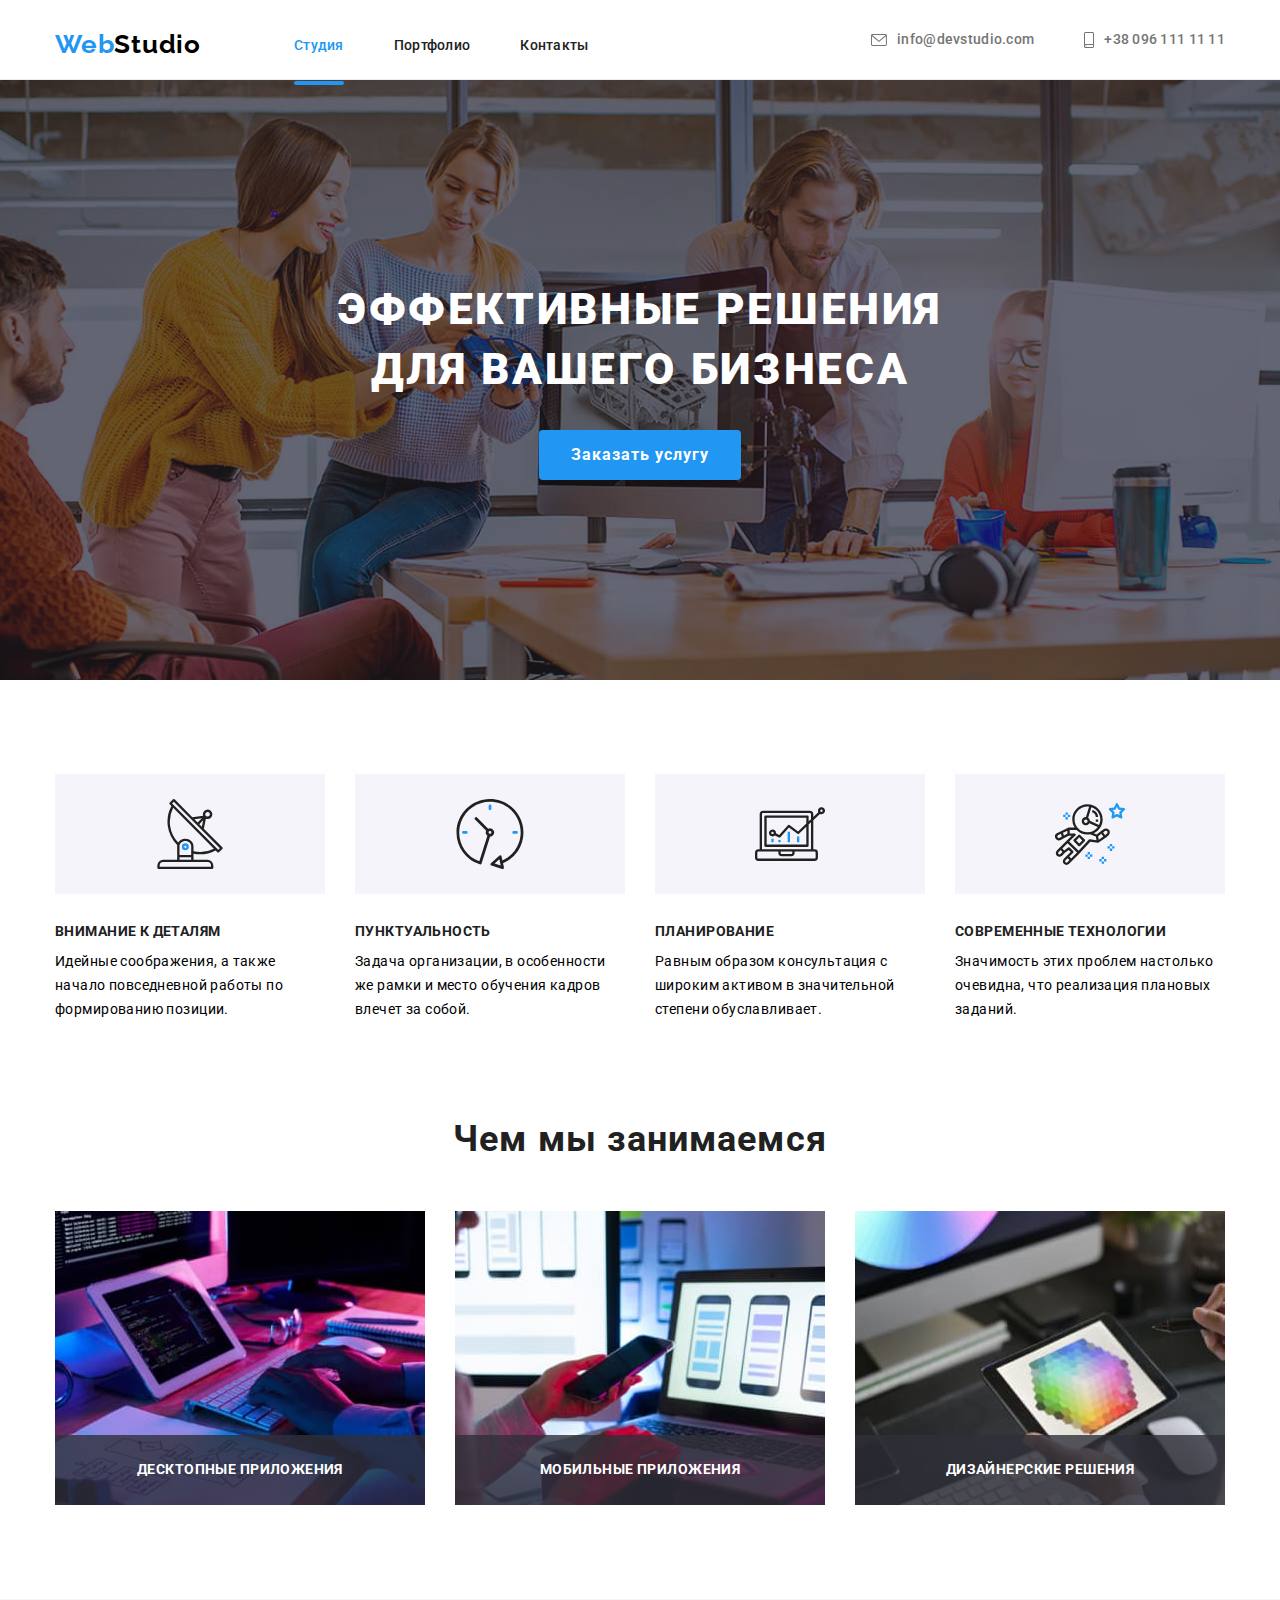
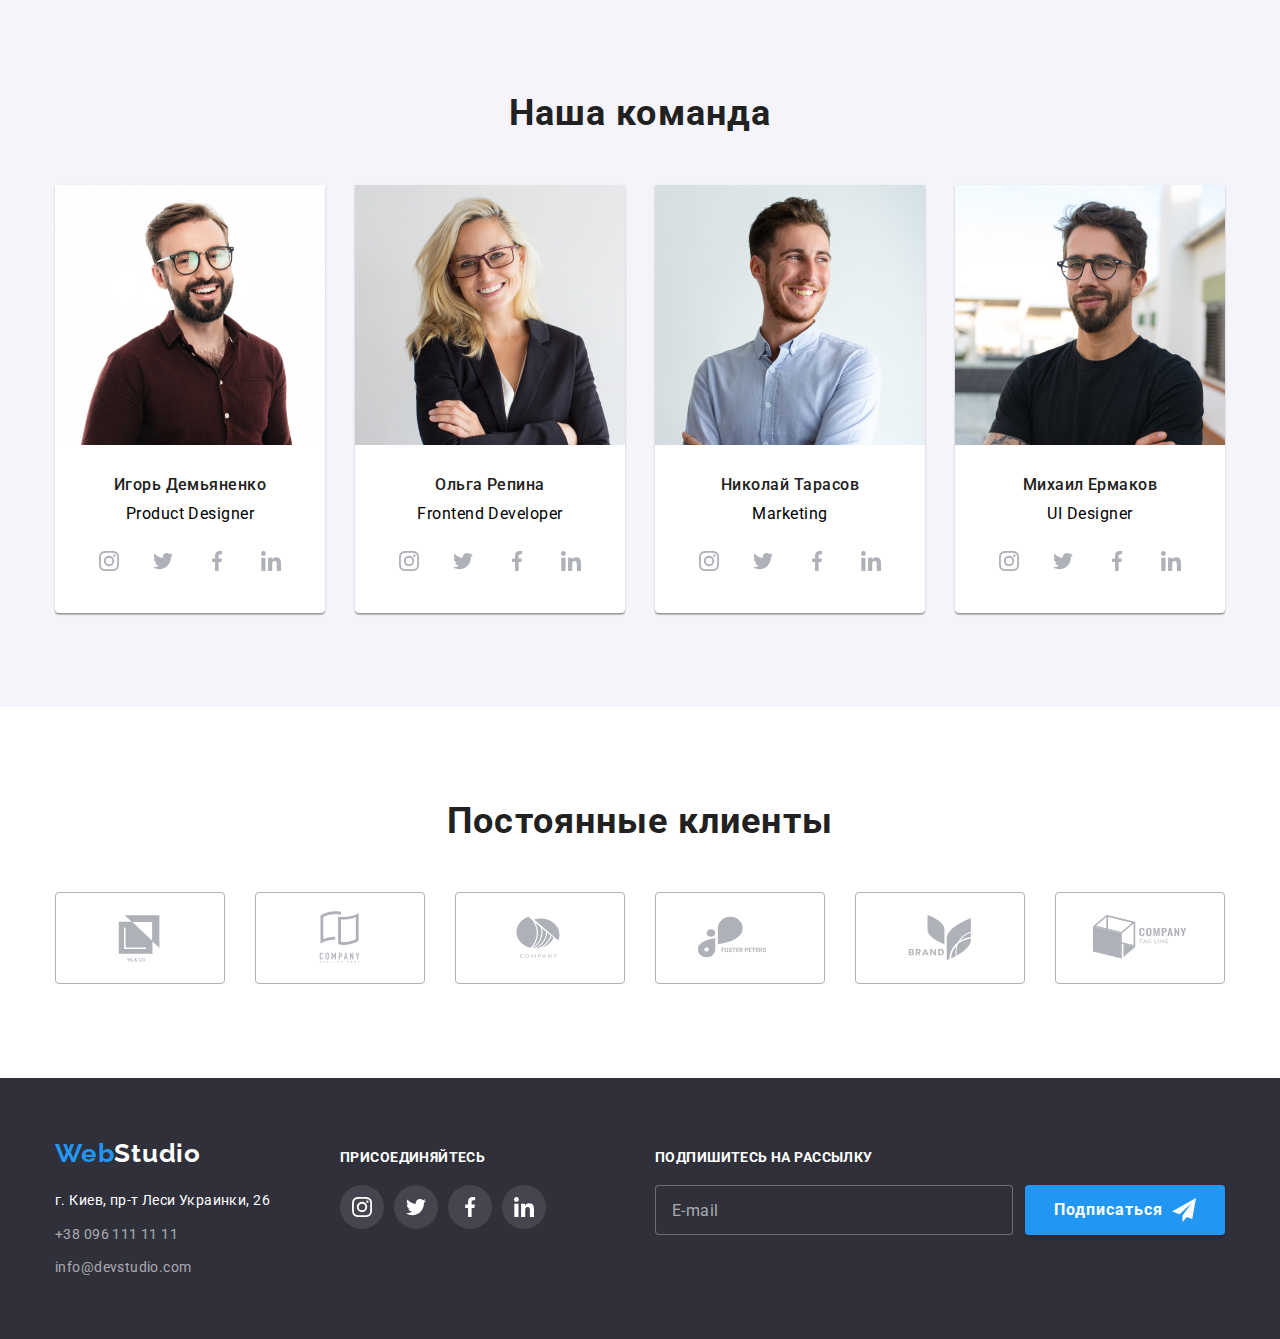
==== commit 2e67c3c9: "Удаляет лишнее" ====
--- a/index.html
+++ b/index.html
@@ -509,8 +509,8 @@
                 <button type="submit" class="btn btn--main">Отправить</button>
             </form>
         </div>
-    </div> -->
+    </div>
      <script src="./js/modal.js"></script> 
     <script src="./js/mobile-menu.js"></script>
     </body>
-</html>+</html>
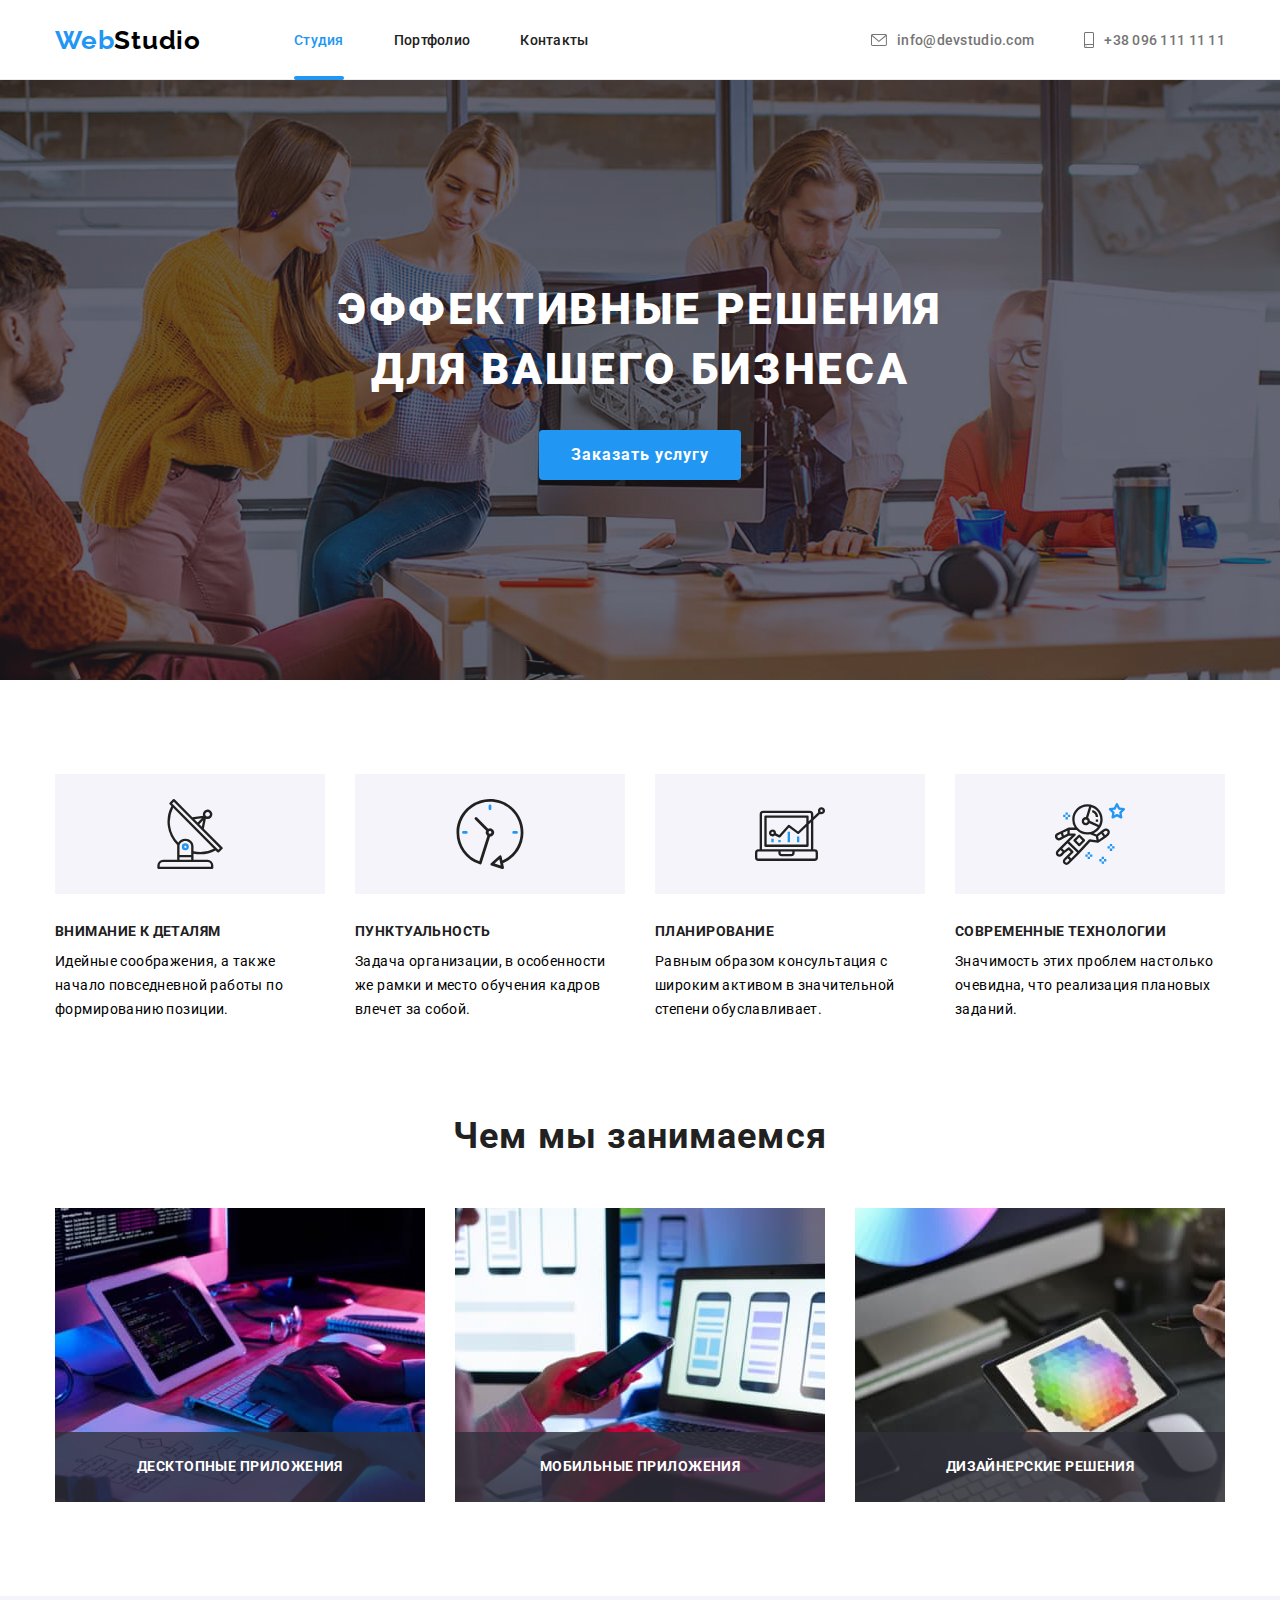
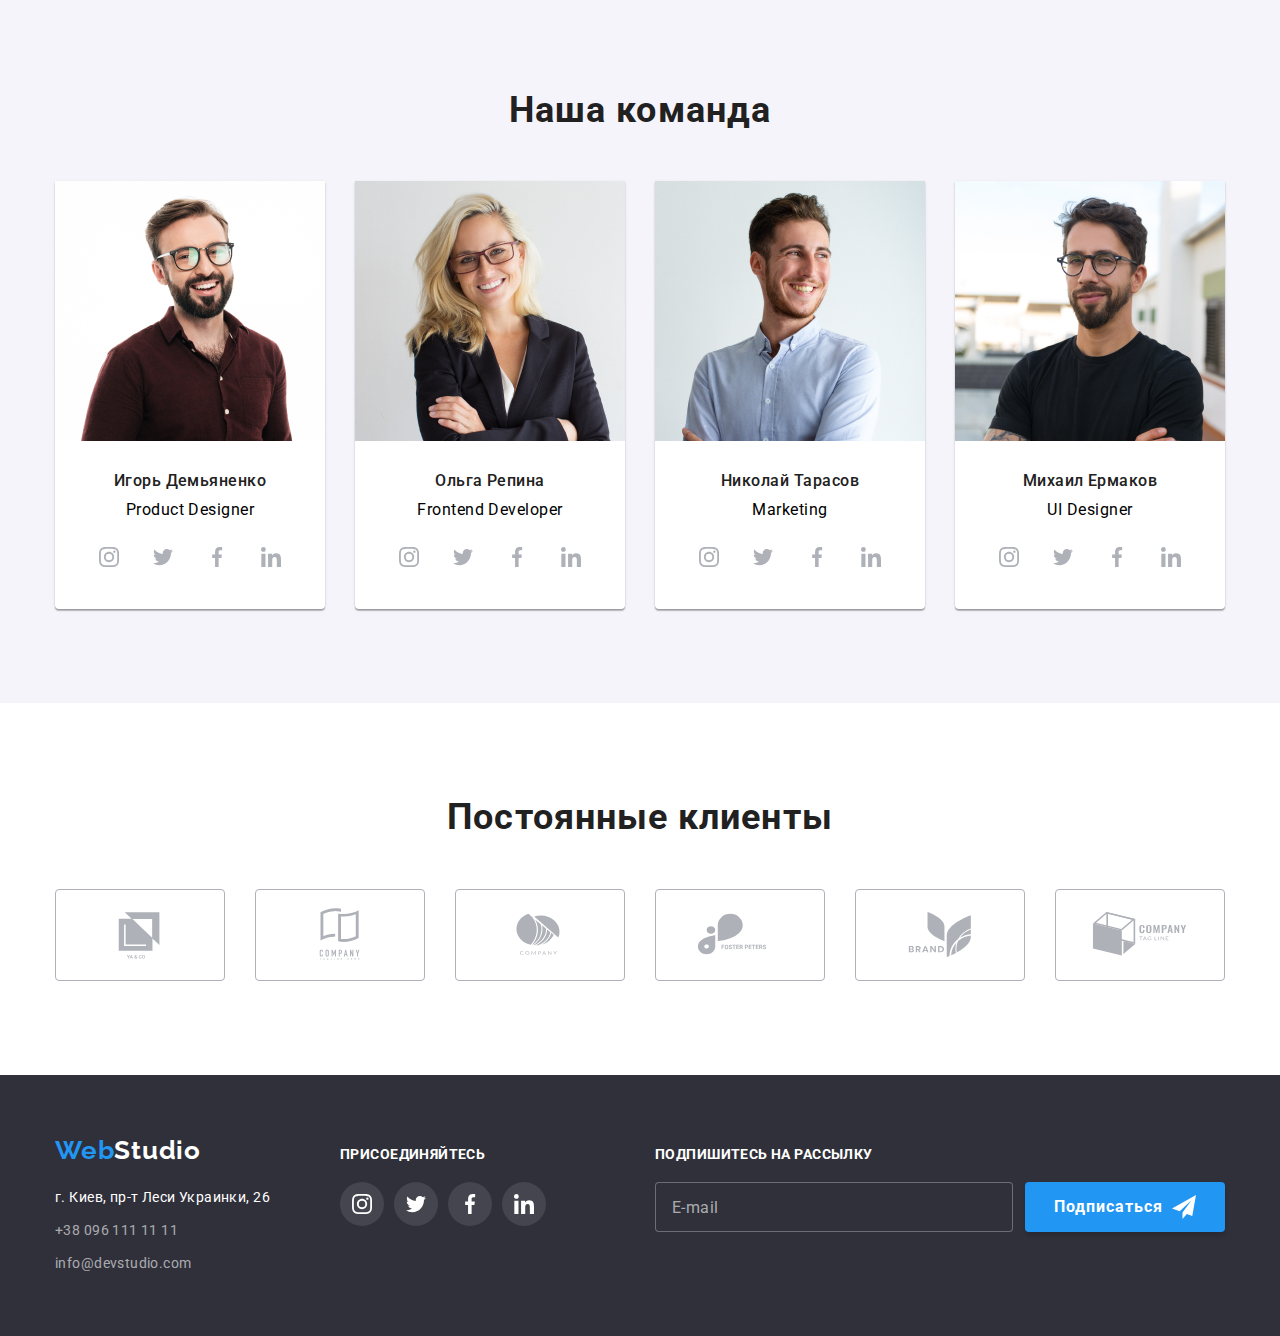
==== commit 57ba048c: "Исправляет ошибки 8й дз" ====
--- a/index.html
+++ b/index.html
@@ -35,14 +35,14 @@
             </nav>
             <ul class="contacts list">
                 <li class="contacts__item">
-                    <a class="contacts__link link" href="mailto:info@devstudio.com">
+                    <a class="contacts__link link contacts__link--ptop" href="mailto:info@devstudio.com">
                         <svg class="contacts__icon" width="16" height="12">
                             <use href="./images/icons.svg#icon-mail"></use>
                         </svg>
                     info@devstudio.com</a>
                 </li>
                 <li class="contacts__item">
-                    <a class="contacts__link link" href="tel:+380961111111">
+                    <a class="contacts__link link contacts__link--pbottom" href="tel:+380961111111">
                         <svg class="contacts__icon" width="10" height="16">
                             <use href="./images/icons.svg#icon-smartphone"></use>
                         </svg>+38 096 111 11 11</a>
@@ -99,7 +99,7 @@
     <main>
         <section class="hero">
             <div class="container">
-                <h1 class="hero__heading">Эффективные решения</br>для вашего бизнеса</h1>
+                <h1 class="hero__heading">Эффективные решения для вашего бизнеса</h1>
                 <button class="btn btn--main" type="button" data-modal-open>Заказать услугу</button>
             </div>
         </section>
@@ -132,7 +132,7 @@
                             </svg>
                         </div>
                         <h3 class="features-list__heading">Планирование</h3>
-                        <p class="features-list__text features-list__text--tablet">Равным образом консультация с широким активом в значительной степени обуславливает.</p>
+                        <p class="features-list__text">Равным образом консультация с широким активом в значительной степени обуславливает.</p>
                     </li>
                     <li class="features-list__item">
                         <div class="features-list__icon-container">
@@ -141,7 +141,7 @@
                             </svg>
                         </div>
                         <h3 class="features-list__heading">Современные технологии</h3>
-                        <p class="features-list__text features-list__text--tablet">Значимость этих проблем настолько очевидна, что реализация плановых заданий.</p>
+                        <p class="features-list__text">Значимость этих проблем настолько очевидна, что реализация плановых заданий.</p>
                     </li>
                 </ul>
             </div>
--- a/css/main.min.css
+++ b/css/main.min.css
@@ -1 +1 @@
-/*! modern-normalize v1.1.0 | MIT License | https://github.com/sindresorhus/modern-normalize */*,*::after,*::before{box-sizing:inherit}html{line-height:1.15;-webkit-text-size-adjust:100%;-moz-tab-size:4;-o-tab-size:4;tab-size:4;box-sizing:border-box}body{margin:0;font-family:"Roboto",sans-serif;background-color:var(--main-background-color);color:var(--third-studio-color)}hr{height:0;color:inherit}abbr[title]{-webkit-text-decoration:underline dotted;text-decoration:underline dotted}b,strong{font-weight:bolder}code,kbd,samp,pre{font-family:ui-monospace,SFMono-Regular,Consolas,"Liberation Mono",Menlo,monospace;font-size:1em}small{font-size:80%}sub,sup{font-size:75%;line-height:0;position:relative;vertical-align:baseline}sub{bottom:-0.25em}sup{top:-0.5em}table{text-indent:0;border-color:inherit}button,input,optgroup,select,textarea{font-family:inherit;font-size:100%;line-height:1.15;margin:0}button,select{text-transform:none}button,[type=button],[type=reset],[type=submit]{-webkit-appearance:button}::-moz-focus-inner{border-style:none;padding:0}:-moz-focusring{outline:1px dotted ButtonText}:-moz-ui-invalid{box-shadow:none}legend{padding:0}progress{vertical-align:baseline}::-webkit-inner-spin-button,::-webkit-outer-spin-button{height:auto}[type=search]{-webkit-appearance:textfield;outline-offset:-2px}::-webkit-search-decoration{-webkit-appearance:none}::-webkit-file-upload-button{-webkit-appearance:button;font:inherit}summary{display:list-item}.list{list-style:none;padding:0;margin:0}.link{text-decoration:none;color:inherit}img{display:block;max-width:100%;height:auto}h1,h2,h3,h4,h5,h6,p{margin:0}ul{margin:0;padding:0}*:active,*:focus{outline:none}*::-moz-focus-inner{border:0}.container{width:100%;padding:0 15px;margin:0 auto}@media screen and (min-width: 480px){.container{max-width:480px}}@media screen and (min-width: 768px){.container{max-width:768px}}@media screen and (min-width: 1200px){.container{max-width:1200px}}@media screen and (min-width: 768px){.container--header{display:flex;align-items:center;justify-content:space-between}}@media screen and (min-width: 768px){.container--footer{display:flex;align-items:baseline;flex-wrap:wrap;justify-content:center}}.section{padding-bottom:60px;padding-top:60px}.section.section--disabled-padding-top{padding-top:0}@media screen and (min-width: 1200px){.section{padding-bottom:94px;padding-top:94px}}.logo{font-family:Raleway,sans-serif;color:#2196f3;line-height:28px;letter-spacing:.03em;font-size:24px;font-weight:bold}@media screen and (min-width: 1200px){.logo{line-height:1.19;letter-spacing:.03em;font-size:26px;font-weight:bold}}.logo--black{color:#000}.logo--white{color:#fff}.logo__header{padding-bottom:16px;padding-top:16px}@media screen and (min-width: 768px){.logo__header{margin-right:88px;padding-bottom:26px;padding-top:26px}}@media screen and (min-width: 1200px){.logo__header{margin-right:93px;padding-bottom:25px;padding-top:24px}}.logo__footer{display:block;margin-bottom:20px;text-align:center}@media screen and (min-width: 1200px){.logo__footer{display:flex}}.btn{font-family:Roboto;font-style:normal;font-size:16px;cursor:pointer;border:0;border-radius:4px}.btn--main{line-height:30px;letter-spacing:.06em;font-size:16px;font-weight:bold;background-color:#2196f3;box-shadow:0px 4px 4px rgba(0,0,0,.15);display:flex;align-items:center;text-align:center;color:#fff;margin:0 auto;padding:10px 32px;width:200;height:50;transition:background-color 250ms cubic-bezier(0.4, 0, 0.2, 1)}.btn--main:hover,.btn--main:focus{background-color:#188ce8}.btn--mailing{line-height:1.87;letter-spacing:.06em;font-size:16px;font-weight:bold;display:flex;justify-content:space-between;align-items:center;background-color:#2196f3;box-shadow:0px 4px 4px rgba(0,0,0,.15);text-align:left;color:#fff;padding:10px 29px;width:200px;height:50px}.btn--filter{line-height:1.62;letter-spacing:.03em;font-size:16px;font-weight:500;background-color:#f5f4fa;text-align:center;color:#212121;padding:6px 22px;height:38px;min-width:73px;box-shadow:none;transition:color 250ms cubic-bezier(0.4, 0, 0.2, 1),background-color 250ms cubic-bezier(0.4, 0, 0.2, 1),box-shadow 250ms cubic-bezier(0.4, 0, 0.2, 1)}.btn--filter:hover,.btn--filter:focus,.btn--filter:active{color:#fff;background-color:#2196f3;box-shadow:0px 3px 1px rgba(0,0,0,.1),0px 1px 2px rgba(0,0,0,.08),0px 2px 2px rgba(0,0,0,.12)}.btn--filter.current{color:#fff;background:#2196f3;box-shadow:0px 3px 1px rgba(0,0,0,.1),0px 1px 2px rgba(0,0,0,.08),0px 2px 2px rgba(0,0,0,.12)}.social-list{display:flex;justify-content:center}.social-list__item{width:44px;height:44px;margin-right:10px}.social-list__item:last-child{margin-right:0px}.social-list__link{width:100%;height:100%;border-radius:50%;display:flex;align-items:center;justify-content:center;transition:color 250ms cubic-bezier(0.4, 0, 0.2, 1),background-color 250ms cubic-bezier(0.4, 0, 0.2, 1)}.social-list__link:hover,.social-list__link:focus{background-color:#2196f3;color:#fff}.social-list__link--dark{color:#afb1b8}.social-list__link--white{color:#fff;background-color:#ffffff1a}.social-list__icon{fill:currentColor}.backdrop{width:100vw;height:100vh;background-color:#00000033;position:absolute;position:fixed;top:0;left:0;transition:opacity 250ms cubic-bezier(0.4, 0, 0.2, 1),visibility 250ms cubic-bezier(0.4, 0, 0.2, 1)}.backdrop.is-hidden{visibility:hidden;opacity:0;pointer-events:none}.backdrop.is-hidden .modal{transform:scale(2) rotate(180deg)}.modal{width:450px;min-height:609px;background-color:#fff;border-radius:4px;position:absolute;top:50%;left:50%;box-shadow:0px 1px 3px rgba(0,0,0,.12),0px 1px 1px rgba(0,0,0,.14),0px 2px 1px rgba(0,0,0,.2);transform:scale(1) rotate(0) translate(-50%, -50%);transition:transform 250ms cubic-bezier(0.4, 0, 0.2, 1);padding:40px}@media screen and (min-width: 1200px){.modal{width:528px;min-height:581px}}.modal__close-btn{position:absolute;top:14px;right:14px;width:30px;height:30px;background-color:#fff;border:1px solid rgba(0,0,0,.1);border-radius:50%;display:flex;align-items:center;justify-content:center;cursor:pointer;transition:fill 250ms cubic-bezier(0.4, 0, 0.2, 1),box-shadow 250ms cubic-bezier(0.4, 0, 0.2, 1)}.modal__close-btn:hover,.modal__close-btn:focus{box-shadow:0px 2px 1px 0px rgba(0,0,0,.2),0px 1px 1px 0px rgba(0,0,0,.14),0px 1px 3px 0px rgba(0,0,0,.12);fill:#2196f3}.modal__close-btn:active{box-shadow:none}.modal__title{height:60px;line-height:30px;letter-spacing:.03em;font-size:20px;font-weight:bold;text-align:center;color:#212121;margin-bottom:12px}@media screen and (min-width: 1200px){.modal__title{height:23px;line-height:23px;letter-spacing:.03em;font-size:20px;font-weight:bold}}.modal-form__lable{line-height:14px;letter-spacing:.01em;font-size:12px;font-weight:normal;display:block;color:#757575;margin-bottom:4px}.modal-form__input-container{position:relative;margin-bottom:10px;height:40px}.modal-form__input-icon{position:absolute;top:50%;left:12px;fill:#212121;transform:translateY(-50%);transition:fill 250ms cubic-bezier(0.4, 0, 0.2, 1)}.modal-form__input{width:100%;height:40px;border-radius:4px;outline:none;border:1px solid rgba(33,33,33,.2);background-color:transparent;padding:12px 12px 12px 42px;transition:border-color 250ms cubic-bezier(0.4, 0, 0.2, 1)}.modal-form__input:focus{border-color:#2196f3}.modal-form__input:focus+.modal-form__input-icon{fill:#2196f3}.modal-form__textarea{line-height:1.14;letter-spacing:.01em;font-size:14px;font-weight:normal;display:block;color:#000;width:100%;height:120px;background-color:transparent;border:1px solid rgba(33,33,33,.2);border-radius:4px;outline:none;resize:none;padding:12px 16px;margin-bottom:20px;transition:border-color 250ms cubic-bezier(0.4, 0, 0.2, 1)}.modal-form__textarea:focus{border:1px solid #2196f3}.modal-form__textarea::-moz-placeholder{line-height:16px;letter-spacing:.01em;font-size:14px;font-weight:normal;color:rgba(117,117,117,.5)}.modal-form__textarea:-ms-input-placeholder{line-height:16px;letter-spacing:.01em;font-size:14px;font-weight:normal;color:rgba(117,117,117,.5)}.modal-form__textarea::placeholder{line-height:16px;letter-spacing:.01em;font-size:14px;font-weight:normal;color:rgba(117,117,117,.5)}@media screen and (min-width: 1200px){.modal-form__textarea::-moz-placeholder{line-height:14px;letter-spacing:.01em;font-size:12px;font-weight:normal}.modal-form__textarea:-ms-input-placeholder{line-height:14px;letter-spacing:.01em;font-size:12px;font-weight:normal}.modal-form__textarea::placeholder{line-height:14px;letter-spacing:.01em;font-size:12px;font-weight:normal}}.modal-form__field{display:flex;width:100%;height:24px;margin-bottom:30px;justify-content:center;align-items:center}.modal-form__field-link{color:#2196f3;-webkit-text-decoration-skip-ink:none;text-decoration-skip-ink:none}.modal-form__check-text{line-height:14px;letter-spacing:.03em;font-size:12px;font-weight:normal;display:flex;color:#757575;align-items:center}@media screen and (min-width: 1200px){.modal-form__check-text{line-height:24px;letter-spacing:.03em;font-size:14px;font-weight:normal}}.modal-form__check-text::before{content:"";display:flex;width:16px;height:15px;border:2px solid #212121;border-radius:2px;margin-right:8px;transition:border-color 250ms cubic-bezier(0.4, 0, 0.2, 1);cursor:pointer}.modal-form__check-text:hover::before,.modal-form__check-text:focus::before{border:2px solid #2196f3}.modal-form__check:checked+.modal-form__check-text::before{background-image:url(../images/icon-check.svg);background-position:center;background-size:cover;background-repeat:no-repeat;border:none}.hero__heading{line-height:42px;letter-spacing:.06em;font-size:26px;font-weight:900;font-style:normal;text-align:center;text-transform:uppercase;color:#fff;margin-bottom:30px}@media screen and (min-width: 1200px){.hero__heading{line-height:1.36;letter-spacing:.06em;font-size:44px;font-weight:900}}.features-list__heading{line-height:1.14;letter-spacing:.03em;font-size:14px;font-weight:bold;font-style:normal;text-transform:uppercase;color:#212121;margin-bottom:10px;height:16px}@media screen and (max-width: 767px){.features-list__heading{text-align:center}}.our-worcks-list__heading{line-height:1.14;letter-spacing:.03em;font-size:14px;font-weight:bold;display:flex;align-items:center;font-style:normal;text-transform:uppercase;color:#fff}.team__main-heading,.clients__main-heading,.our-worcks__main-heading{line-height:33px;letter-spacing:.03em;font-size:28px;font-weight:bold;font-style:normal;text-align:center;color:#212121;margin-bottom:30px}@media screen and (min-width: 1200px){.team__main-heading,.clients__main-heading,.our-worcks__main-heading{line-height:1.16;letter-spacing:.03em;font-size:36px;font-weight:bold;margin-bottom:50px}}.team-list__heading{line-height:19px;letter-spacing:.03em;font-size:16px;font-weight:500;font-style:normal;color:#212121;margin-bottom:10px}.project-list__heading{line-height:36px;letter-spacing:.06em;font-size:18px;font-weight:bold;color:#212121;margin-bottom:4px}.project-list__heading--large{max-width:304px;height:72px}.mob-menu-btn{fill:#212121;background:none;display:flex;align-items:center;justify-content:center;cursor:pointer;margin-left:auto;padding:0;border-color:transparent;border:none;transition:fill 250ms cubic-bezier(0.4, 0, 0.2, 1)}.mob-menu-btn:hover,.mob-menu-btn:focus{fill:#2196f3}@media screen and (min-width: 768px){.mob-menu-btn{display:none}}.mob-menu__close-btn{position:absolute;padding:0;right:15px;top:10px;fill:#212121;background:none;border-color:transparent;border:none;transition:fill 250ms cubic-bezier(0.4, 0, 0.2, 1)}.mob-menu__close-btn:hover,.mob-menu__close-btn:focus{fill:#2196f3}@media screen and (min-width: 768px){.mob-menu__close-btn{display:none}}.mob-menu{position:fixed;width:100vw;height:100vh;background-color:#fff;top:0;z-index:5;padding:48px 40px;display:flex;flex-direction:column;justify-content:space-between}.mob-menu.is-hidden{visibility:hidden;opacity:0;pointer-events:none}.mob-menu-list{line-height:47px;letter-spacing:.02em;font-size:40px;font-weight:500}.mob-menu-list__item{color:#212121}.mob-menu-list__item:not(:last-child){margin-bottom:32px}.mob-menu-list__item--current{color:#2196f3}.mob-menu-contacts{margin-bottom:64px}.mob-menu-contacts__item{line-height:28px;letter-spacing:.02em;font-size:24px;font-weight:500;color:#757575}.mob-menu-contacts__item:not(:last-child){margin-bottom:32px;line-height:40px;letter-spacing:.02em;font-size:34px;font-weight:500;color:#2196f3}.mob-social-list{display:flex;line-height:22px;letter-spacing:.02em;font-size:18px;font-weight:500;color:#2196f3}.mob-social-list__item:not(:last-child){padding-right:10px;border-right:1px solid rgba(33,33,33,.2)}.mob-social-list__item:not(:first-child){padding-left:10px}.visually-hidden{position:absolute;white-space:nowrap;width:1px;height:1px;overflow:hidden;border:0;padding:0;clip:rect(0 0 0 0);-webkit-clip-path:inset(50%);clip-path:inset(50%);margin:-1px}.is-hidden{visibility:hidden;opacity:0;pointer-events:none}.header{border-bottom:1px solid #ececec;height:60px}@media screen and (min-width: 768px){.header{height:80px}}.navigation{display:flex;align-items:center}.nav-list{display:flex;justify-content:center}@media screen and (max-width: 767px){.nav-list{display:none}}.nav-list__link{line-height:16px;letter-spacing:.02em;font-size:14px;font-weight:500;color:#212121;padding-bottom:32px;padding-top:32px;display:flex;transition:color 250ms cubic-bezier(0.4, 0, 0.2, 1)}.nav-list__link:hover,.nav-list__link:focus{color:#2196f3}.nav-list__link--current{color:#2196f3;position:relative}.nav-list__link--current::after{content:"";width:100%;height:4px;border-radius:2px;background-color:#2196f3;position:absolute;left:0;bottom:0}.nav-list__item{margin-right:50px}.nav-list__item:last-child{margin-right:0px}.contacts{display:flex}@media screen and (max-width: 767px){.contacts{display:none}}@media screen and (max-width: 1199px){.contacts{flex-direction:column}}@media screen and (min-width: 1200px){.contacts{justify-content:center}}@media screen and (min-width: 768px){.contacts__item:not(:last-child){margin-bottom:10px}}@media screen and (min-width: 1200px){.contacts__item{margin-left:50px}.contacts__item:first-child{margin-left:0px}}.contacts__link{line-height:14px;letter-spacing:.02em;font-size:12px;font-weight:500;color:#757575;display:flex;align-items:center;transition:color 250ms cubic-bezier(0.4, 0, 0.2, 1)}@media screen and (min-width: 1200px){.contacts__link{justify-content:center;line-height:1.14;letter-spacing:.02em;font-size:14px;font-weight:500;padding-bottom:32px;padding-top:32px}}.contacts__link:hover,.contacts__link:focus{color:#2196f3}.contacts__icon{fill:currentColor;margin-right:10px}.hero{margin:0 auto;background-color:#2f303a;background-image:linear-gradient(to right, #2f303a66, #2f303a66),url(../images/mob/hero-img.jpg);background-repeat:no-repeat;background-position:center;background-size:cover;padding:118px 0}@media(min-device-pixel-ratio: 2),(-webkit-min-device-pixel-ratio: 2),(min-resolution: 192dpi),(min-resolution: 2dppx){.hero{background-image:linear-gradient(to right, #2f303a66, #2f303a66),url("../images/mob/hero-img-x2.jpg")}}@media screen and (min-width: 768px){.hero{background-image:linear-gradient(to right, #2f303a66, #2f303a66),url(../images/tab/hero-img.jpg)}}@media screen and (min-width: 768px)and (min-device-pixel-ratio: 2),screen and (min-width: 768px)and (-webkit-min-device-pixel-ratio: 2),screen and (min-width: 768px)and (min-resolution: 192dpi),screen and (min-width: 768px)and (min-resolution: 2dppx){.hero{background-image:linear-gradient(to right, #2f303a66, #2f303a66),url("../images/tab/hero-img-x2.jpg")}}@media screen and (min-width: 1200px){.hero{background-image:linear-gradient(to right, #2f303a66, #2f303a66),url(../images/pc/hero-img.jpg)}}@media screen and (min-width: 1200px)and (min-device-pixel-ratio: 2),screen and (min-width: 1200px)and (-webkit-min-device-pixel-ratio: 2),screen and (min-width: 1200px)and (min-resolution: 192dpi),screen and (min-width: 1200px)and (min-resolution: 2dppx){.hero{background-image:linear-gradient(to right, #2f303a66, #2f303a66),url("../images/pc/hero-img-x2.jpg")}}@media screen and (min-width: 480px){.hero{max-width:480px;height:400px}}@media screen and (min-width: 768px){.hero{max-width:768px;height:400px}}@media screen and (min-width: 1200px){.hero{max-width:1600px;height:600px;padding:200px 0}}.features-list{margin-bottom:-30px}@media screen and (min-width: 768px){.features-list{display:flex;flex-wrap:wrap;margin-right:-30px}}@media screen and (min-width: 1200px){.features-list{margin-bottom:0}}.features-list__item{margin-bottom:30px;width:100%}@media screen and (min-width: 768px){.features-list__item{width:calc(100% / 2 - 30px);margin-right:30px}}@media screen and (min-width: 1200px){.features-list__item{width:calc(100% / 4 - 30px);margin-bottom:0}}.features-list__icon-container{display:flex;width:100%;height:120px;background-color:#f5f4fa;margin-bottom:30px;align-items:center;justify-content:center}.features-list__text{line-height:1.71;letter-spacing:.03em;font-size:14px;font-weight:normal;height:50px}@media screen and (min-width: 768px){.features-list__text{height:75px}}@media screen and (min-width: 768px)and (max-width: 1199px){.features-list__text--tablet{height:50px}}@media screen and (max-width: 1199px){.our-worcks{display:none}}.our-worcks-list{display:flex;justify-content:space-between}.our-worcks-list__item{margin-right:30px;position:relative}.our-worcks-list__item:last-child{margin-right:0px}.our-worcks-list__bg{display:flex;justify-content:center;position:absolute;width:100%;height:70px;background-color:rgba(47,48,58,.8);left:0;bottom:0}.team{background-color:#f5f4fa}.team-list{text-align:center;margin-bottom:-30px}@media screen and (min-width: 768px){.team-list{display:flex;flex-wrap:wrap;margin-right:-30px}}@media screen and (min-width: 1200px){.team-list{margin-bottom:0}}.team-list__item{margin-bottom:30px;background-color:#fff;box-shadow:0px 1px 3px rgba(0,0,0,.12),0px 1px 1px rgba(0,0,0,.14),0px 2px 1px rgba(0,0,0,.2);border-radius:0px 0px 4px 4px}@media screen and (min-width: 768px){.team-list__item{width:calc(100% / 2 - 30px);margin-right:30px}}@media screen and (min-width: 1200px){.team-list__item{width:calc(100% / 4 - 30px);margin-bottom:0}}.team-list__container{padding:30px 0 24px 0}@media screen and (min-width: 768px){.team-list__container{padding:30px 74px 24px 74px}}@media screen and (min-width: 1200px){.team-list__container{padding:30px 32px}}.team-list__position{line-height:19px;letter-spacing:.03em;font-size:16px;font-weight:normal;margin-bottom:16px}.clients-list{margin-bottom:-30px}.clients-list__item{height:92px;margin-bottom:30px}@media screen and (min-width: 480px){.clients-list{display:flex;flex-wrap:wrap;justify-content:center;margin-right:-30px}.clients-list__item{width:calc(100% / 2 - 30px);height:92px;margin-right:30px}}@media screen and (min-width: 768px){.clients-list__item{width:226px}}@media screen and (min-width: 1200px){.clients-list__item{width:170px}}.clients-list__link{width:100%;height:100%;display:flex;align-items:center;justify-content:center;border-radius:4px;border:1px solid #afb1b8;color:#afb1b8;transition:border 250ms cubic-bezier(0.4, 0, 0.2, 1),color 250ms cubic-bezier(0.4, 0, 0.2, 1)}.clients-list__link:hover,.clients-list__link:focus{color:#2196f3;border:1px solid #2196f3}.clients-list__icon{fill:currentColor}.footer{background-color:#2f303a;padding:60px 0}@media screen and (max-width: 1199px){.footer-list{display:flex;align-items:center;flex-direction:column}}.footer-list__adress{line-height:171%;letter-spacing:.03em;font-size:14px;font-weight:normal;font-style:normal;color:#fff;margin-bottom:8px}@media screen and (min-width: 1200px){.footer-list__adress{margin-bottom:9px}}.footer-list__link{font-style:normal;line-height:24px;letter-spacing:.03em;font-size:14px;font-weight:normal;color:rgba(255,255,255,.6);transition:color 250ms cubic-bezier(0.4, 0, 0.2, 1)}.footer-list__link:hover,.footer-list__link:focus{color:#2196f3}.footer-list__contacts{margin-bottom:8px}@media screen and (min-width: 1200px){.footer-list__contacts{margin-bottom:9px}}.footer-list__contacts:last-child{margin-bottom:0}.adress-container{margin-bottom:60px}@media screen and (min-width: 768px){.adress-container{margin-right:165px}}@media screen and (min-width: 1200px){.adress-container{margin-right:70px;margin-bottom:0}}@media screen and (max-width: 1199px){.footer-social-container{display:flex;flex-direction:column;align-items:center;margin-bottom:60px}}.footer-social-container__text{line-height:16px;letter-spacing:.03em;font-size:14px;font-weight:bold;font-style:normal;text-transform:uppercase;color:#fff;margin-bottom:20px}@media screen and (min-width: 1200px){.mailing-container{width:570px;height:86px;margin:0 0 0 auto}}.mailing-container__text{line-height:16px;letter-spacing:.03em;font-size:14px;font-weight:bold;font-style:normal;text-transform:uppercase;color:#fff;margin-bottom:20px}@media screen and (max-width: 1199px){.mailing-container__text{text-align:center}}.mailing-form{display:flex;align-items:center;flex-direction:column}@media screen and (min-width: 1200px){.mailing-form{flex-direction:row;justify-content:center}}.mailing-form__input{line-height:1.25;letter-spacing:.03em;font-size:16px;font-weight:normal;color:#fff;width:358px;height:50px;border-radius:4px;border:1px solid rgba(255,255,255,.3);padding:15px 16px;background-color:#2f303a}@media screen and (max-width: 387px){.mailing-form__input{width:100%}}@media screen and (max-width: 1199px){.mailing-form__input{margin-bottom:20px}}@media screen and (min-width: 1200px){.mailing-form__input{margin-right:12px}}.mailing-form__input::-moz-placeholder{line-height:1.25;letter-spacing:.03em;font-size:16px;font-weight:normal;color:rgba(255,255,255,.6)}.mailing-form__input:-ms-input-placeholder{line-height:1.25;letter-spacing:.03em;font-size:16px;font-weight:normal;color:rgba(255,255,255,.6)}.mailing-form__input::placeholder{line-height:1.25;letter-spacing:.03em;font-size:16px;font-weight:normal;color:rgba(255,255,255,.6)}@media screen and (min-width: 480px){.portfolio__filter-list{margin-bottom:40px}}@media screen and (min-width: 768px){.portfolio__filter-list{margin-bottom:30px}}@media screen and (min-width: 1200px){.portfolio__filter-list{margin-bottom:50px}}.filter-list{display:flex;justify-content:center}@media screen and (max-width: 767px){.filter-list{justify-content:flex-start;flex-wrap:wrap}}.filter-list__item{margin-right:8px}@media screen and (max-width: 767px){.filter-list__item{margin-bottom:15px}}.filter-list__item:last-child{margin-right:0px}@media screen and (min-width: 768px){.project-list{display:flex;flex-wrap:wrap}}.project-list__item:not(:last-child){margin-bottom:30px}@media screen and (min-width: 768px)and (max-width: 1199px){.project-list__item{margin-right:30px}.project-list__item:nth-child(2n){margin-right:0px}}@media screen and (min-width: 1200px){.project-list__item{margin-right:30px}.project-list__item:nth-child(3n){margin-right:0}.project-list__item:nth-last-child(-n+3){margin-bottom:0}}.project-list__cart-bottom{border:1px solid #eee;border-top:0;padding:20px 24px}.project-list__text{line-height:30px;letter-spacing:.03em;font-size:16px;font-weight:normal;color:#757575}.project-list__link{display:block;box-shadow:none;transition:box-shadow 250ms cubic-bezier(0.4, 0, 0.2, 1)}.project-list__link:hover,.project-list__link:focus{box-shadow:0px 1px 1px rgba(0,0,0,.12),0px 4px 4px rgba(0,0,0,.06),1px 4px 6px rgba(0,0,0,.16)}.project-list__link:hover .project-list__cart-text,.project-list__link:focus .project-list__cart-text{transform:translateY(0)}.project-list__cart-top{position:relative;overflow:hidden}.project-list__cart-text{line-height:28px;letter-spacing:.03em;font-size:18px;font-weight:normal;position:absolute;font-family:Roboto;color:#fff;background-color:rgba(33,150,243,.9);padding:63px 24px;left:0;top:0;width:100%;height:100%;transform:translateY(101%);transition:transform 250ms cubic-bezier(0.4, 0, 0.2, 1)}/*# sourceMappingURL=main.min.css.map */+/*! modern-normalize v1.1.0 | MIT License | https://github.com/sindresorhus/modern-normalize */*,*::after,*::before{box-sizing:inherit}html{line-height:1.15;-webkit-text-size-adjust:100%;-moz-tab-size:4;-o-tab-size:4;tab-size:4;box-sizing:border-box}body{margin:0;font-family:"Roboto",sans-serif;background-color:var(--main-background-color);color:var(--third-studio-color)}hr{height:0;color:inherit}abbr[title]{-webkit-text-decoration:underline dotted;text-decoration:underline dotted}b,strong{font-weight:bolder}code,kbd,samp,pre{font-family:ui-monospace,SFMono-Regular,Consolas,"Liberation Mono",Menlo,monospace;font-size:1em}small{font-size:80%}sub,sup{font-size:75%;line-height:0;position:relative;vertical-align:baseline}sub{bottom:-0.25em}sup{top:-0.5em}table{text-indent:0;border-color:inherit}button,input,optgroup,select,textarea{font-family:inherit;font-size:100%;line-height:1.15;margin:0}button,select{text-transform:none}button,[type=button],[type=reset],[type=submit]{-webkit-appearance:button}::-moz-focus-inner{border-style:none;padding:0}:-moz-focusring{outline:1px dotted ButtonText}:-moz-ui-invalid{box-shadow:none}legend{padding:0}progress{vertical-align:baseline}::-webkit-inner-spin-button,::-webkit-outer-spin-button{height:auto}[type=search]{-webkit-appearance:textfield;outline-offset:-2px}::-webkit-search-decoration{-webkit-appearance:none}::-webkit-file-upload-button{-webkit-appearance:button;font:inherit}summary{display:list-item}.list{list-style:none;padding:0;margin:0}.link{text-decoration:none;color:inherit}img{display:block;max-width:100%;height:auto}h1,h2,h3,h4,h5,h6,p{margin:0}ul{margin:0;padding:0}.container{width:100%;padding:0 15px;margin:0 auto}@media screen and (min-width: 480px){.container{max-width:480px}}@media screen and (min-width: 768px){.container{max-width:768px}}@media screen and (min-width: 1200px){.container{max-width:1200px}}@media screen and (min-width: 768px){.container--header{height:80px;display:flex;justify-content:space-between}}@media screen and (min-width: 768px)and (max-width: 1199px){.container--header{align-items:center}}@media screen and (min-width: 768px){.container--footer{display:flex;align-items:baseline;flex-wrap:wrap;justify-content:space-around}}.section{padding-bottom:60px;padding-top:60px}.section.section--disabled-padding-top{padding-top:0}@media screen and (min-width: 1200px){.section{padding-bottom:94px;padding-top:94px}}.logo{font-family:Raleway,sans-serif;color:#2196f3;line-height:28px;letter-spacing:.03em;font-size:24px;font-weight:bold}@media screen and (min-width: 1200px){.logo{line-height:31px;letter-spacing:.03em;font-size:26px;font-weight:bold}}.logo--black{color:#000}.logo--white{color:#fff}.logo__header{padding-bottom:16px;padding-top:16px}@media screen and (min-width: 768px){.logo__header{margin-right:88px;padding-bottom:26px;padding-top:26px}}@media screen and (min-width: 1200px){.logo__header{margin-right:93px;padding-bottom:24px;padding-top:24px}}.logo__footer{display:block;margin-bottom:20px;text-align:center}@media screen and (min-width: 1200px){.logo__footer{display:flex}}.btn{font-family:Roboto;font-style:normal;font-size:16px;cursor:pointer;border:0;border-radius:4px}.btn--main{line-height:30px;letter-spacing:.06em;font-size:16px;font-weight:bold;background-color:#2196f3;box-shadow:0px 4px 4px rgba(0,0,0,.15);display:flex;align-items:center;text-align:center;color:#fff;margin:0 auto;padding:10px 32px;width:200;height:50;transition:background-color 250ms cubic-bezier(0.4, 0, 0.2, 1)}.btn--main:hover,.btn--main:focus{background-color:#188ce8}.btn--mailing{line-height:1.87;letter-spacing:.06em;font-size:16px;font-weight:bold;display:flex;justify-content:space-between;align-items:center;background-color:#2196f3;box-shadow:0px 4px 4px rgba(0,0,0,.15);text-align:left;color:#fff;padding:10px 29px;width:200px;height:50px}.btn--filter{line-height:1.62;letter-spacing:.03em;font-size:16px;font-weight:500;background-color:#f5f4fa;text-align:center;color:#212121;padding:6px 22px;height:38px;min-width:73px;box-shadow:none;transition:color 250ms cubic-bezier(0.4, 0, 0.2, 1),background-color 250ms cubic-bezier(0.4, 0, 0.2, 1),box-shadow 250ms cubic-bezier(0.4, 0, 0.2, 1)}.btn--filter:hover,.btn--filter:focus,.btn--filter:active{color:#fff;background-color:#2196f3;box-shadow:0px 3px 1px rgba(0,0,0,.1),0px 1px 2px rgba(0,0,0,.08),0px 2px 2px rgba(0,0,0,.12)}.btn--filter.current{color:#fff;background:#2196f3;box-shadow:0px 3px 1px rgba(0,0,0,.1),0px 1px 2px rgba(0,0,0,.08),0px 2px 2px rgba(0,0,0,.12)}.social-list{display:flex;justify-content:center}.social-list__item{width:44px;height:44px;margin-right:10px}.social-list__item:last-child{margin-right:0px}.social-list__link{width:100%;height:100%;border-radius:50%;display:flex;align-items:center;justify-content:center;transition:color 250ms cubic-bezier(0.4, 0, 0.2, 1),background-color 250ms cubic-bezier(0.4, 0, 0.2, 1)}.social-list__link:hover,.social-list__link:focus{background-color:#2196f3;color:#fff}.social-list__link--dark{color:#afb1b8}.social-list__link--white{color:#fff;background-color:#ffffff1a}.social-list__icon{fill:currentColor}.backdrop{width:100vw;height:100vh;background-color:#00000033;position:absolute;position:fixed;top:0;left:0;transition:opacity 250ms cubic-bezier(0.4, 0, 0.2, 1),visibility 250ms cubic-bezier(0.4, 0, 0.2, 1)}.backdrop.is-hidden{visibility:hidden;opacity:0;pointer-events:none}.backdrop.is-hidden .modal{transform:scale(2) rotate(180deg)}.modal{width:calc(100% - 30px);background-color:#fff;border-radius:4px;position:absolute;top:50%;left:50%;box-shadow:0px 1px 3px rgba(0,0,0,.12),0px 1px 1px rgba(0,0,0,.14),0px 2px 1px rgba(0,0,0,.2);transform:scale(1) rotate(0) translate(-50%, -50%);transition:transform 250ms cubic-bezier(0.4, 0, 0.2, 1);padding:40px}@media screen and (min-width: 4800px){.modal{width:450px;min-height:609px}}@media screen and (min-width: 1200px){.modal{width:528px;min-height:581px}}.modal__close-btn{position:absolute;top:14px;right:14px;width:30px;height:30px;background-color:#fff;border:1px solid rgba(0,0,0,.1);border-radius:50%;display:flex;align-items:center;justify-content:center;cursor:pointer;transition:fill 250ms cubic-bezier(0.4, 0, 0.2, 1),box-shadow 250ms cubic-bezier(0.4, 0, 0.2, 1)}.modal__close-btn:hover,.modal__close-btn:focus{box-shadow:0px 2px 1px 0px rgba(0,0,0,.2),0px 1px 1px 0px rgba(0,0,0,.14),0px 1px 3px 0px rgba(0,0,0,.12);fill:#2196f3}.modal__close-btn:active{box-shadow:none}.modal__title{height:60px;text-align:center;color:#212121;margin-bottom:12px}@media screen and (max-width: 342px){.modal__title{line-height:22px;letter-spacing:.03em;font-size:16px;font-weight:bold}}@media screen and (min-width: 343px){.modal__title{line-height:30px;letter-spacing:.03em;font-size:20px;font-weight:bold}}@media screen and (min-width: 1200px){.modal__title{height:23px;line-height:23px;letter-spacing:.03em;font-size:20px;font-weight:bold}}.modal-form__lable{line-height:14px;letter-spacing:.01em;font-size:12px;font-weight:normal;display:block;color:#757575;margin-bottom:4px}.modal-form__input-container{position:relative;margin-bottom:10px;height:40px}.modal-form__input-icon{position:absolute;top:50%;left:12px;fill:#212121;transform:translateY(-50%);transition:fill 250ms cubic-bezier(0.4, 0, 0.2, 1)}.modal-form__input{width:100%;height:40px;border-radius:4px;outline:none;border:1px solid rgba(33,33,33,.2);background-color:transparent;padding:12px 12px 12px 42px;transition:border-color 250ms cubic-bezier(0.4, 0, 0.2, 1)}.modal-form__input:focus{border-color:#2196f3}.modal-form__input:focus+.modal-form__input-icon{fill:#2196f3}.modal-form__textarea{line-height:1.14;letter-spacing:.01em;font-size:14px;font-weight:normal;display:block;color:#000;width:100%;height:120px;background-color:transparent;border:1px solid rgba(33,33,33,.2);border-radius:4px;outline:none;resize:none;padding:12px 16px;margin-bottom:20px;transition:border-color 250ms cubic-bezier(0.4, 0, 0.2, 1)}.modal-form__textarea:focus{border:1px solid #2196f3}.modal-form__textarea::-moz-placeholder{line-height:16px;letter-spacing:.01em;font-size:14px;font-weight:normal;color:rgba(117,117,117,.5)}.modal-form__textarea:-ms-input-placeholder{line-height:16px;letter-spacing:.01em;font-size:14px;font-weight:normal;color:rgba(117,117,117,.5)}.modal-form__textarea::placeholder{line-height:16px;letter-spacing:.01em;font-size:14px;font-weight:normal;color:rgba(117,117,117,.5)}@media screen and (min-width: 1200px){.modal-form__textarea::-moz-placeholder{line-height:14px;letter-spacing:.01em;font-size:12px;font-weight:normal}.modal-form__textarea:-ms-input-placeholder{line-height:14px;letter-spacing:.01em;font-size:12px;font-weight:normal}.modal-form__textarea::placeholder{line-height:14px;letter-spacing:.01em;font-size:12px;font-weight:normal}}.modal-form__field{display:flex;width:100%;height:24px;margin-bottom:30px;justify-content:center;align-items:center}.modal-form__field-link{color:#2196f3;-webkit-text-decoration-skip-ink:none;text-decoration-skip-ink:none}.modal-form__check-text{line-height:14px;letter-spacing:.03em;font-size:12px;font-weight:normal;display:flex;color:#757575;align-items:center}@media screen and (min-width: 1200px){.modal-form__check-text{line-height:24px;letter-spacing:.03em;font-size:14px;font-weight:normal}}.modal-form__check-text::before{content:"";display:flex;min-width:16px;min-height:15px;border:2px solid #212121;border-radius:2px;margin-right:8px;transition:border-color 250ms cubic-bezier(0.4, 0, 0.2, 1);cursor:pointer}.modal-form__check-text:hover::before{border:2px solid #2196f3}.modal-form__check:focus+.modal-form__check-text::before{border:2px solid #2196f3}.modal-form__check:checked+.modal-form__check-text::before{background-image:url(../images/icon-check.svg);background-position:center;background-size:cover;background-repeat:no-repeat;border:none}.hero__heading{line-height:42px;letter-spacing:.06em;font-size:26px;font-weight:900;font-style:normal;text-align:center;text-transform:uppercase;color:#fff;margin:0 auto 30px auto}@media screen and (max-width: 1199px){.hero__heading{max-width:360px}}@media screen and (min-width: 1200px){.hero__heading{line-height:1.36;letter-spacing:.06em;font-size:44px;font-weight:900;width:696px}}.features-list__heading{line-height:1.14;letter-spacing:.03em;font-size:14px;font-weight:bold;font-style:normal;text-transform:uppercase;color:#212121;margin-bottom:10px;height:16px}@media screen and (max-width: 767px){.features-list__heading{text-align:center}}.our-worcks-list__heading{line-height:1.14;letter-spacing:.03em;font-size:14px;font-weight:bold;display:flex;align-items:center;font-style:normal;text-transform:uppercase;color:#fff}.team__main-heading,.clients__main-heading,.our-worcks__main-heading{line-height:33px;letter-spacing:.03em;font-size:28px;font-weight:bold;font-style:normal;text-align:center;color:#212121;margin-bottom:30px}@media screen and (min-width: 1200px){.team__main-heading,.clients__main-heading,.our-worcks__main-heading{line-height:1.16;letter-spacing:.03em;font-size:36px;font-weight:bold;margin-bottom:50px}}.team-list__heading{line-height:19px;letter-spacing:.03em;font-size:16px;font-weight:500;font-style:normal;color:#212121;margin-bottom:10px}.project-list__heading{line-height:36px;letter-spacing:.06em;font-size:18px;font-weight:bold;color:#212121;margin-bottom:4px}.mob-menu-btn{fill:#212121;background:none;display:flex;align-items:center;justify-content:center;cursor:pointer;margin-left:auto;padding:0;border-color:transparent;border:none;transition:fill 250ms cubic-bezier(0.4, 0, 0.2, 1)}.mob-menu-btn:hover,.mob-menu-btn:focus{fill:#2196f3}@media screen and (min-width: 768px){.mob-menu-btn{display:none}}.mob-menu__close-btn{position:absolute;padding:0;right:15px;top:10px;fill:#212121;background:none;border-color:transparent;border:none;transition:fill 250ms cubic-bezier(0.4, 0, 0.2, 1)}.mob-menu__close-btn:hover,.mob-menu__close-btn:focus{fill:#2196f3}@media screen and (min-width: 768px){.mob-menu__close-btn{display:none}}.mob-menu{position:fixed;width:100vw;height:100vh;background-color:#fff;top:0;z-index:5;padding:48px 40px;display:flex;flex-direction:column;justify-content:space-between;transition:opacity 250ms cubic-bezier(0.4, 0, 0.2, 1),visibility 250ms cubic-bezier(0.4, 0, 0.2, 1)}@media screen and (min-width: 768px){.mob-menu{display:none}}.mob-menu.is-hidden{visibility:hidden;opacity:0;pointer-events:none}.mob-menu-list{line-height:47px;letter-spacing:.02em;font-size:40px;font-weight:500}.mob-menu-list__item{color:#212121}.mob-menu-list__item:not(:last-child){margin-bottom:32px}.mob-menu-list__item--current{color:#2196f3}.mob-menu-contacts{margin-bottom:64px}.mob-menu-contacts__item{line-height:28px;letter-spacing:.02em;font-size:24px;font-weight:500;color:#757575}.mob-menu-contacts__item:not(:last-child){margin-bottom:32px;line-height:40px;letter-spacing:.02em;font-size:34px;font-weight:500;color:#2196f3}@media screen and (max-width: 479px){.mob-menu-contacts__item:not(:last-child){line-height:28px;letter-spacing:.02em;font-size:24px;font-weight:500}}.mob-social-list{display:flex;line-height:22px;letter-spacing:.02em;font-size:18px;font-weight:500;color:#2196f3}@media screen and (max-width: 446px){.mob-social-list{flex-wrap:wrap;justify-content:center}.mob-social-list__item:not(:nth-child(n+3)){margin-bottom:10px}}.mob-social-list__item:not(:last-child){padding-right:10px;border-right:1px solid rgba(33,33,33,.2)}.mob-social-list__item:not(:first-child){padding-left:10px}.visually-hidden{position:absolute;white-space:nowrap;width:1px;height:1px;overflow:hidden;border:0;padding:0;clip:rect(0 0 0 0);-webkit-clip-path:inset(50%);clip-path:inset(50%);margin:-1px}.is-hidden{visibility:hidden;opacity:0;pointer-events:none}.header{border-bottom:1px solid #ececec;height:60px}@media screen and (min-width: 768px){.header{height:80px}}.navigation{display:flex;align-items:center}.nav-list{display:flex;justify-content:center}@media screen and (max-width: 767px){.nav-list{display:none}}.nav-list__link{line-height:16px;letter-spacing:.02em;font-size:14px;font-weight:500;color:#212121;padding-bottom:32px;padding-top:32px;display:flex;transition:color 250ms cubic-bezier(0.4, 0, 0.2, 1)}.nav-list__link:hover,.nav-list__link:focus{color:#2196f3}.nav-list__link--current{color:#2196f3;position:relative}.nav-list__link--current::after{content:"";width:100%;height:4px;border-radius:2px;background-color:#2196f3;position:absolute;left:0;bottom:0}.nav-list__item{margin-right:50px}.nav-list__item:last-child{margin-right:0px}.contacts{display:flex}@media screen and (max-width: 767px){.contacts{display:none}}@media screen and (max-width: 1199px){.contacts{flex-direction:column}}@media screen and (min-width: 1200px){.contacts{justify-content:center}}@media screen and (min-width: 768px){.contacts__item:not(:last-child){margin-bottom:10px}}@media screen and (min-width: 1200px){.contacts__item{margin-left:50px}.contacts__item:first-child{margin-left:0px}}.contacts__link{line-height:14px;letter-spacing:.02em;font-size:12px;font-weight:500;color:#757575;display:flex;align-items:center;transition:color 250ms cubic-bezier(0.4, 0, 0.2, 1)}@media screen and (max-width: 1199px){.contacts__link--ptop{padding-top:21px}.contacts__link--pbottom{padding-bottom:21px}}@media screen and (min-width: 1200px){.contacts__link{justify-content:center;line-height:16px;letter-spacing:.02em;font-size:14px;font-weight:500;padding-bottom:32px;padding-top:32px}}.contacts__link:hover,.contacts__link:focus{color:#2196f3}.contacts__icon{fill:currentColor;margin-right:10px}.hero{width:100%;height:400px;margin:0 auto;background-color:#2f303a;background-image:linear-gradient(to right, #2f303a66, #2f303a66),url(../images/mob/hero-img.jpg);background-repeat:no-repeat;background-position:center;background-size:cover;padding:118px 0}@media(min-device-pixel-ratio: 2),(-webkit-min-device-pixel-ratio: 2),(min-resolution: 192dpi),(min-resolution: 2dppx){.hero{background-image:linear-gradient(to right, #2f303a66, #2f303a66),url("../images/mob/hero-img-x2.jpg")}}@media screen and (min-width: 481px){.hero{background-image:linear-gradient(to right, #2f303a66, #2f303a66),url(../images/tab/hero-img.jpg)}}@media screen and (min-width: 481px)and (min-device-pixel-ratio: 2),screen and (min-width: 481px)and (-webkit-min-device-pixel-ratio: 2),screen and (min-width: 481px)and (min-resolution: 192dpi),screen and (min-width: 481px)and (min-resolution: 2dppx){.hero{background-image:linear-gradient(to right, #2f303a66, #2f303a66),url("../images/tab/hero-img-x2.jpg")}}@media screen and (min-width: 769px){.hero{background-image:linear-gradient(to right, #2f303a66, #2f303a66),url(../images/pc/hero-img.jpg)}}@media screen and (min-width: 769px)and (min-device-pixel-ratio: 2),screen and (min-width: 769px)and (-webkit-min-device-pixel-ratio: 2),screen and (min-width: 769px)and (min-resolution: 192dpi),screen and (min-width: 769px)and (min-resolution: 2dppx){.hero{background-image:linear-gradient(to right, #2f303a66, #2f303a66),url("../images/pc/hero-img-x2.jpg")}}@media screen and (min-width: 1200px){.hero{max-width:1600px;height:600px;padding:200px 0}}.features-list{margin-bottom:-30px}@media screen and (min-width: 768px){.features-list{display:flex;flex-wrap:wrap;margin-right:-15px;margin-left:-15px}}@media screen and (min-width: 1200px){.features-list{margin-bottom:0}}.features-list__item{margin-bottom:30px;width:100%}@media screen and (min-width: 768px){.features-list__item{width:calc(100% / 2 - 30px);margin-right:15px;margin-left:15px}}@media screen and (min-width: 1200px){.features-list__item{width:calc(100% / 4 - 30px);margin-bottom:0}}.features-list__icon-container{display:flex;width:100%;height:120px;background-color:#f5f4fa;margin-bottom:30px;align-items:center;justify-content:center}.features-list__text{line-height:1.71;letter-spacing:.03em;font-size:14px;font-weight:normal}@media screen and (max-width: 1199px){.our-worcks{display:none}}.our-worcks-list{display:flex;justify-content:space-between}.our-worcks-list__item{margin-right:30px;position:relative}.our-worcks-list__item:last-child{margin-right:0px}.our-worcks-list__bg{display:flex;justify-content:center;position:absolute;width:100%;height:70px;background-color:rgba(47,48,58,.8);left:0;bottom:0}.team{background-color:#f5f4fa}.team-list{text-align:center;margin-bottom:-30px}@media screen and (min-width: 768px){.team-list{display:flex;flex-wrap:wrap;margin-right:-30px}}@media screen and (min-width: 1200px){.team-list{margin-bottom:0}}.team-list__item{margin-bottom:30px;background-color:#fff;box-shadow:0px 1px 3px rgba(0,0,0,.12),0px 1px 1px rgba(0,0,0,.14),0px 2px 1px rgba(0,0,0,.2);border-radius:0px 0px 4px 4px}@media screen and (min-width: 768px){.team-list__item{width:calc(100% / 2 - 30px);margin-right:30px}}@media screen and (min-width: 1200px){.team-list__item{width:calc(100% / 4 - 30px);margin-bottom:0}}.team-list__container{padding:30px 0 24px 0}@media screen and (min-width: 768px){.team-list__container{padding:30px 74px 24px 74px}}@media screen and (min-width: 1200px){.team-list__container{padding:30px 32px}}.team-list__position{line-height:19px;letter-spacing:.03em;font-size:16px;font-weight:normal;margin-bottom:16px}.clients-list{margin-bottom:-30px}.clients-list__item{height:92px;margin-bottom:30px}@media screen and (min-width: 480px){.clients-list{display:flex;flex-wrap:wrap;justify-content:center;margin-right:-15px;margin-left:-15px}.clients-list__item{width:calc(100% / 2 - 30px);height:92px;margin-right:15px;margin-left:15px}}@media screen and (min-width: 768px){.clients-list__item{width:226px}}@media screen and (min-width: 1200px){.clients-list__item{width:170px}}.clients-list__link{width:100%;height:100%;display:flex;align-items:center;justify-content:center;border-radius:4px;border:1px solid #afb1b8;color:#afb1b8;transition:border 250ms cubic-bezier(0.4, 0, 0.2, 1),color 250ms cubic-bezier(0.4, 0, 0.2, 1)}.clients-list__link:hover,.clients-list__link:focus{color:#2196f3;border:1px solid #2196f3}.clients-list__icon{fill:currentColor}.footer{background-color:#2f303a;padding:60px 0}@media screen and (max-width: 1199px){.footer-list{display:flex;align-items:center;flex-direction:column}}.footer-list__adress{line-height:1.71;letter-spacing:.03em;font-size:14px;font-weight:normal;font-style:normal;color:#fff;margin-bottom:8px}@media screen and (min-width: 1200px){.footer-list__adress{margin-bottom:9px}}.footer-list__link{font-style:normal;line-height:1.71;letter-spacing:.03em;font-size:14px;font-weight:normal;color:rgba(255,255,255,.6);transition:color 250ms cubic-bezier(0.4, 0, 0.2, 1)}.footer-list__link:hover,.footer-list__link:focus{color:#2196f3}.footer-list__contacts{margin-bottom:8px}@media screen and (min-width: 1200px){.footer-list__contacts{margin-bottom:9px}}.footer-list__contacts:last-child{margin-bottom:0}.adress-container{margin-bottom:60px}@media screen and (min-width: 1200px){.adress-container{margin-right:70px;margin-bottom:0}}@media screen and (max-width: 1199px){.footer-social-container{display:flex;flex-direction:column;align-items:center;margin-bottom:60px}}@media screen and (min-width: 1200px){.footer-social-container{margin-right:auto}}.footer-social-container__text{line-height:16px;letter-spacing:.03em;font-size:14px;font-weight:bold;font-style:normal;text-transform:uppercase;color:#fff;margin-bottom:20px}.mailing-container{padding-top:60px}@media screen and (min-width: 1200px){.mailing-container{padding-top:0;width:570px;height:86px}}.mailing-container__text{line-height:16px;letter-spacing:.03em;font-size:14px;font-weight:bold;font-style:normal;text-transform:uppercase;color:#fff;margin-bottom:20px}@media screen and (max-width: 1199px){.mailing-container__text{text-align:center}}.mailing-form{display:flex;align-items:center;flex-direction:column}@media screen and (min-width: 1200px){.mailing-form{flex-direction:row;justify-content:center}}.mailing-form__input{line-height:1.25;letter-spacing:.03em;font-size:16px;font-weight:normal;color:#fff;width:358px;height:50px;border-radius:4px;border:1px solid rgba(255,255,255,.3);padding:15px 16px;background-color:#2f303a}@media screen and (max-width: 387px){.mailing-form__input{width:100%}}@media screen and (max-width: 1199px){.mailing-form__input{margin-bottom:20px}}@media screen and (min-width: 1200px){.mailing-form__input{margin-right:12px}}.mailing-form__input::-moz-placeholder{line-height:1.25;letter-spacing:.03em;font-size:16px;font-weight:normal;color:rgba(255,255,255,.6)}.mailing-form__input:-ms-input-placeholder{line-height:1.25;letter-spacing:.03em;font-size:16px;font-weight:normal;color:rgba(255,255,255,.6)}.mailing-form__input::placeholder{line-height:1.25;letter-spacing:.03em;font-size:16px;font-weight:normal;color:rgba(255,255,255,.6)}@media screen and (min-width: 480px){.portfolio__filter-list{margin-bottom:40px}}@media screen and (min-width: 768px){.portfolio__filter-list{margin-bottom:30px}}@media screen and (min-width: 1200px){.portfolio__filter-list{margin-bottom:50px}}.filter-list{display:flex;justify-content:center}@media screen and (max-width: 767px){.filter-list{justify-content:flex-start;flex-wrap:wrap}}.filter-list__item{margin-right:8px}@media screen and (max-width: 767px){.filter-list__item{margin-bottom:15px}}.filter-list__item:last-child{margin-right:0px}.project-list{margin-right:-15px;margin-left:-15px}@media screen and (min-width: 768px){.project-list{display:flex;flex-wrap:wrap}}.project-list__item{margin-right:15px;margin-left:15px}.project-list__item:not(:last-child){margin-bottom:30px}@media screen and (min-width: 1200px){.project-list__item:nth-last-child(-n+3){margin-bottom:0}}.project-list__link{display:flex;flex-direction:column;height:100%;display:block;box-shadow:none;transition:box-shadow 250ms cubic-bezier(0.4, 0, 0.2, 1)}.project-list__link:hover,.project-list__link:focus{box-shadow:0px 1px 1px rgba(0,0,0,.12),0px 4px 4px rgba(0,0,0,.06),1px 4px 6px rgba(0,0,0,.16)}.project-list__link:hover .project-list__cart-text,.project-list__link:focus .project-list__cart-text{transform:translateY(0)}.project-list__cart-top{position:relative;overflow:hidden}.project-list__cart-bottom{flex-grow:1;border:1px solid #eee;border-top:0;padding:20px 24px}.project-list__text{line-height:30px;letter-spacing:.03em;font-size:16px;font-weight:normal;color:#757575}.project-list__cart-text{line-height:28px;letter-spacing:.03em;font-size:18px;font-weight:normal;position:absolute;font-family:Roboto;color:#fff;background-color:rgba(33,150,243,.9);padding:63px 24px;left:0;top:0;width:100%;height:100%;transform:translateY(101%);transition:transform 250ms cubic-bezier(0.4, 0, 0.2, 1)}/*# sourceMappingURL=main.min.css.map */